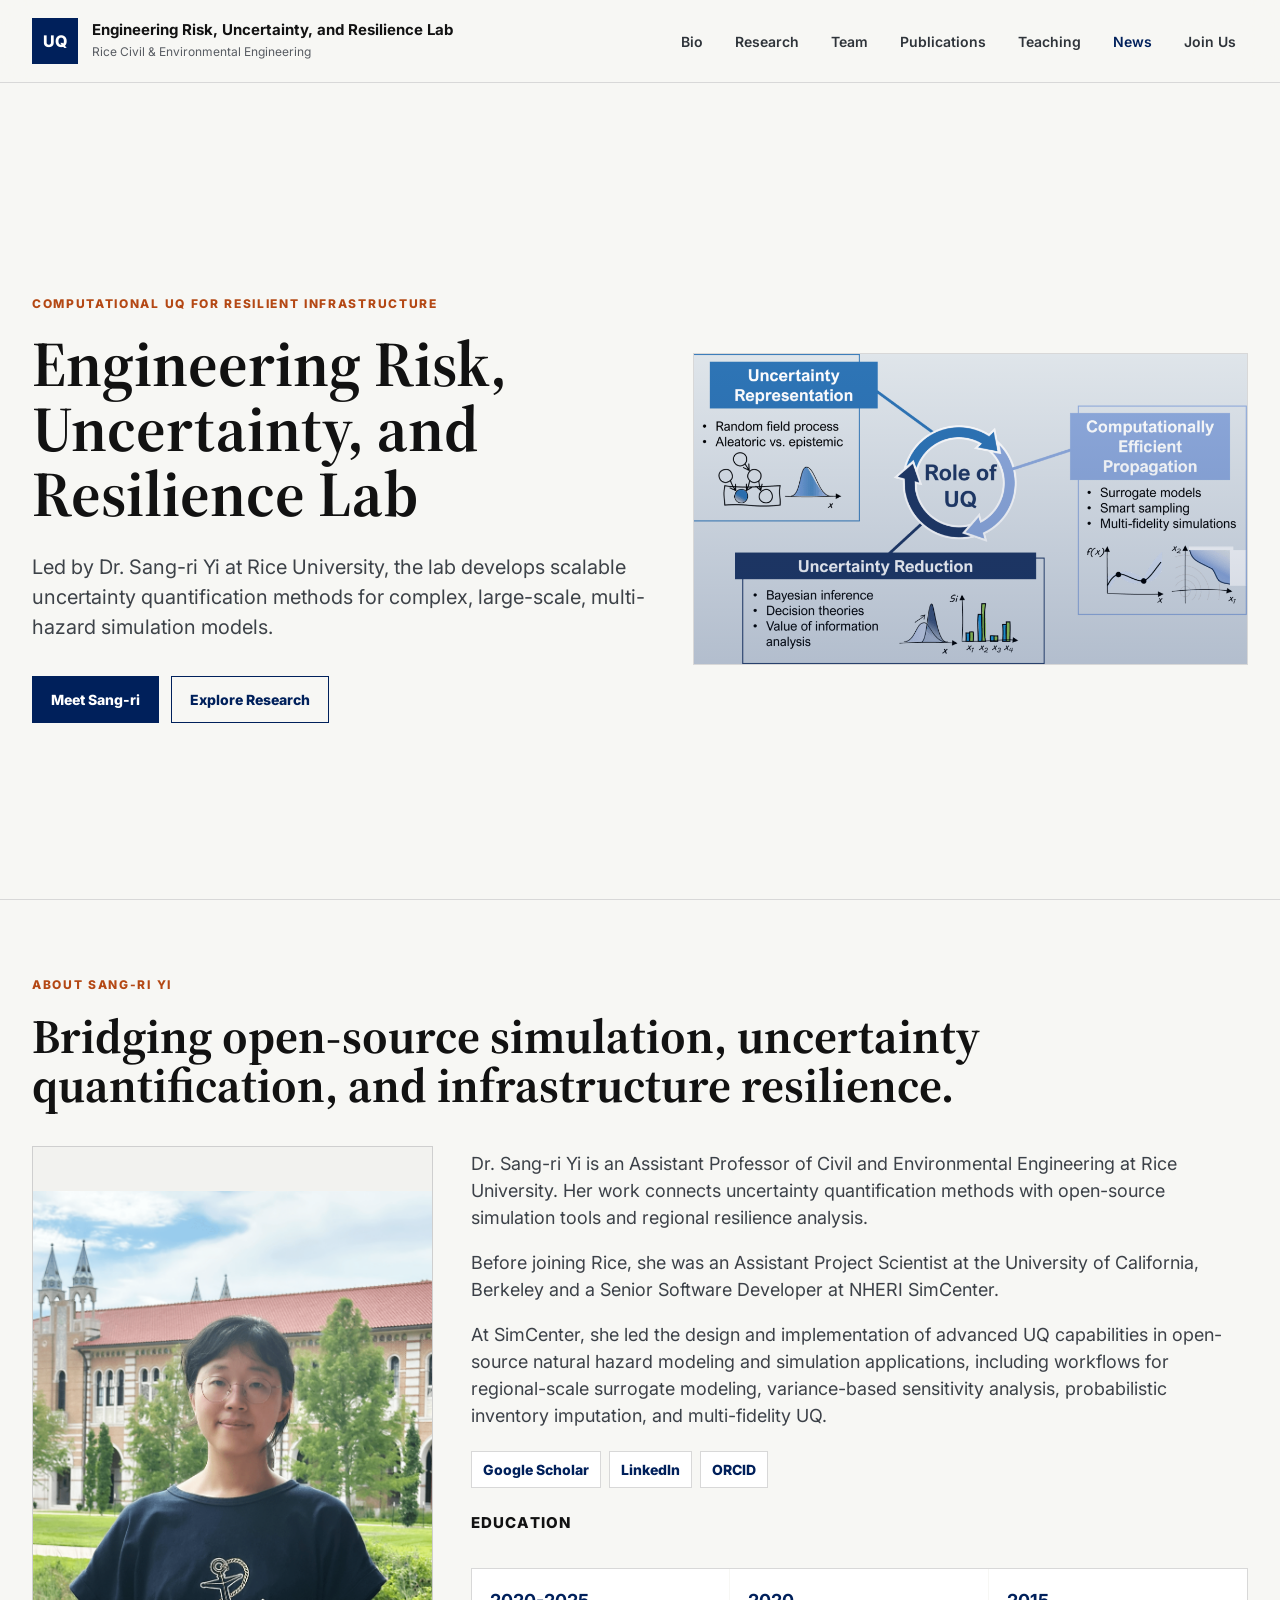
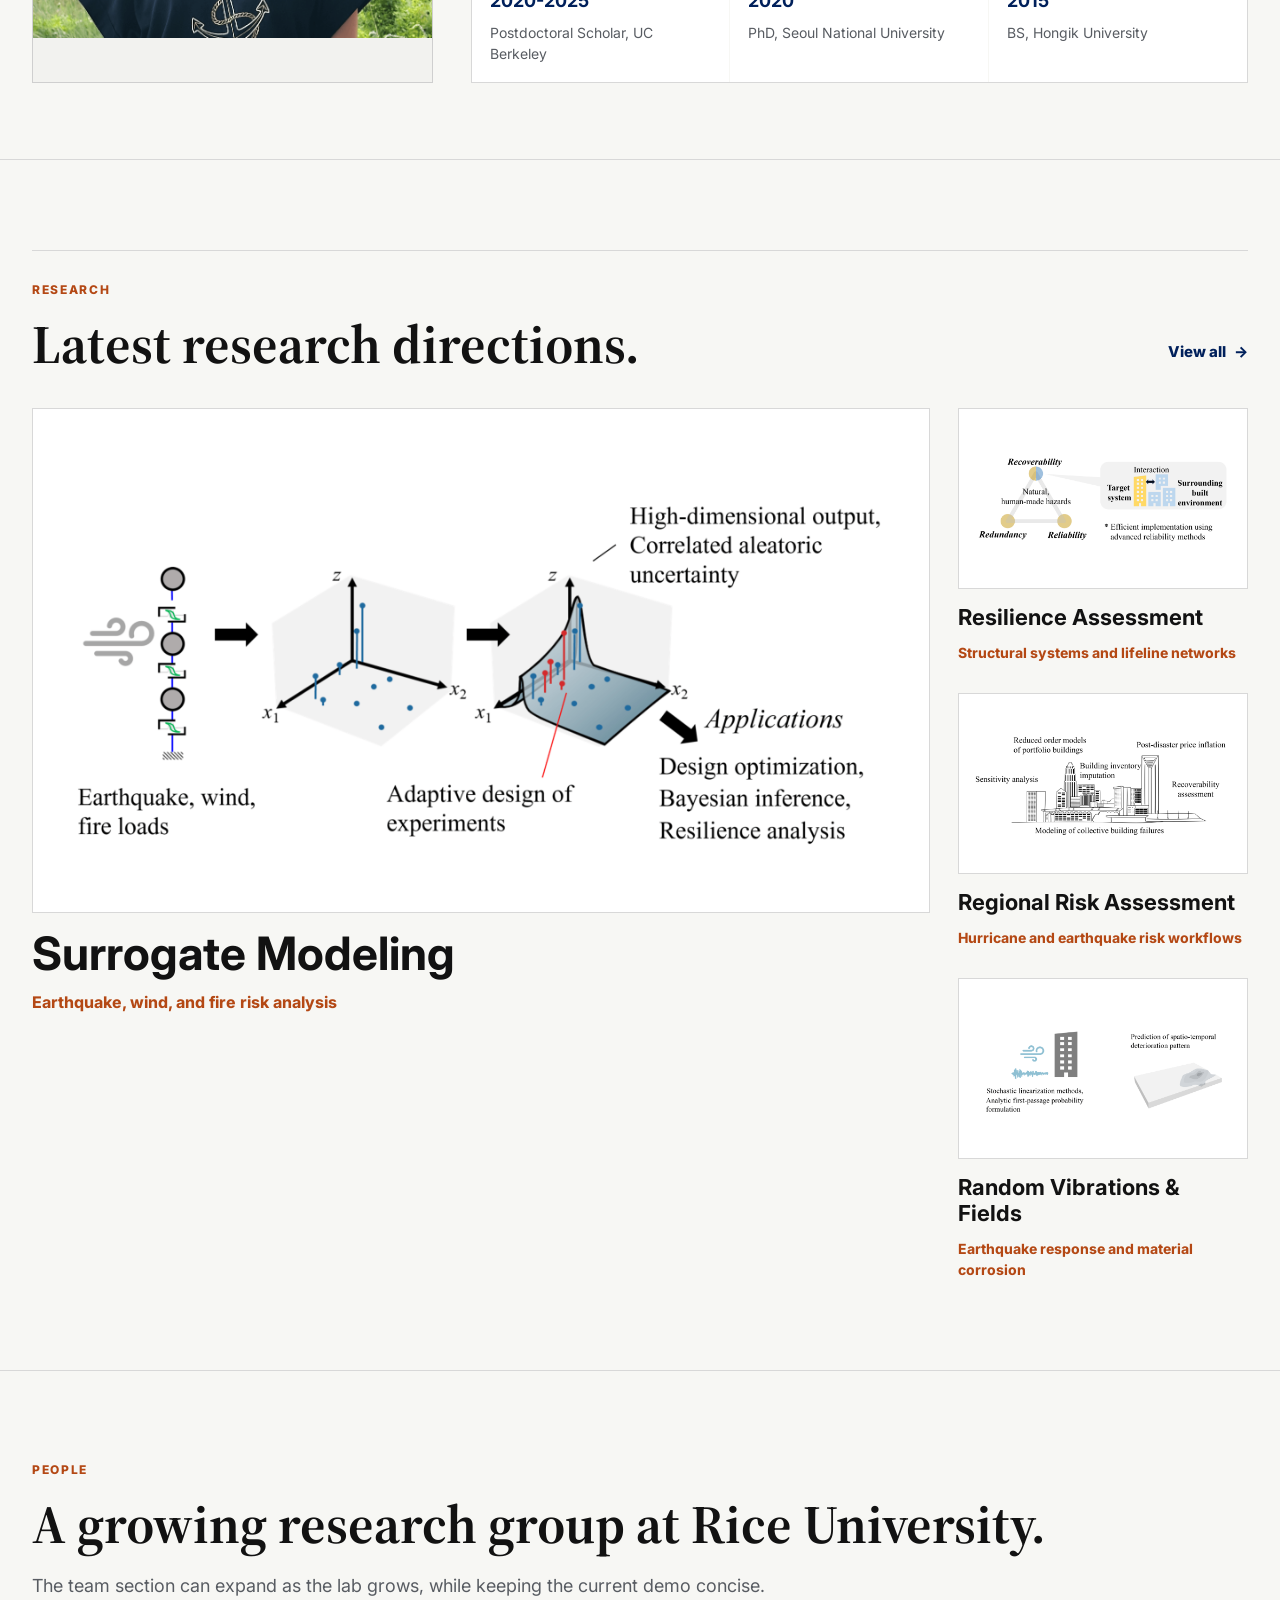
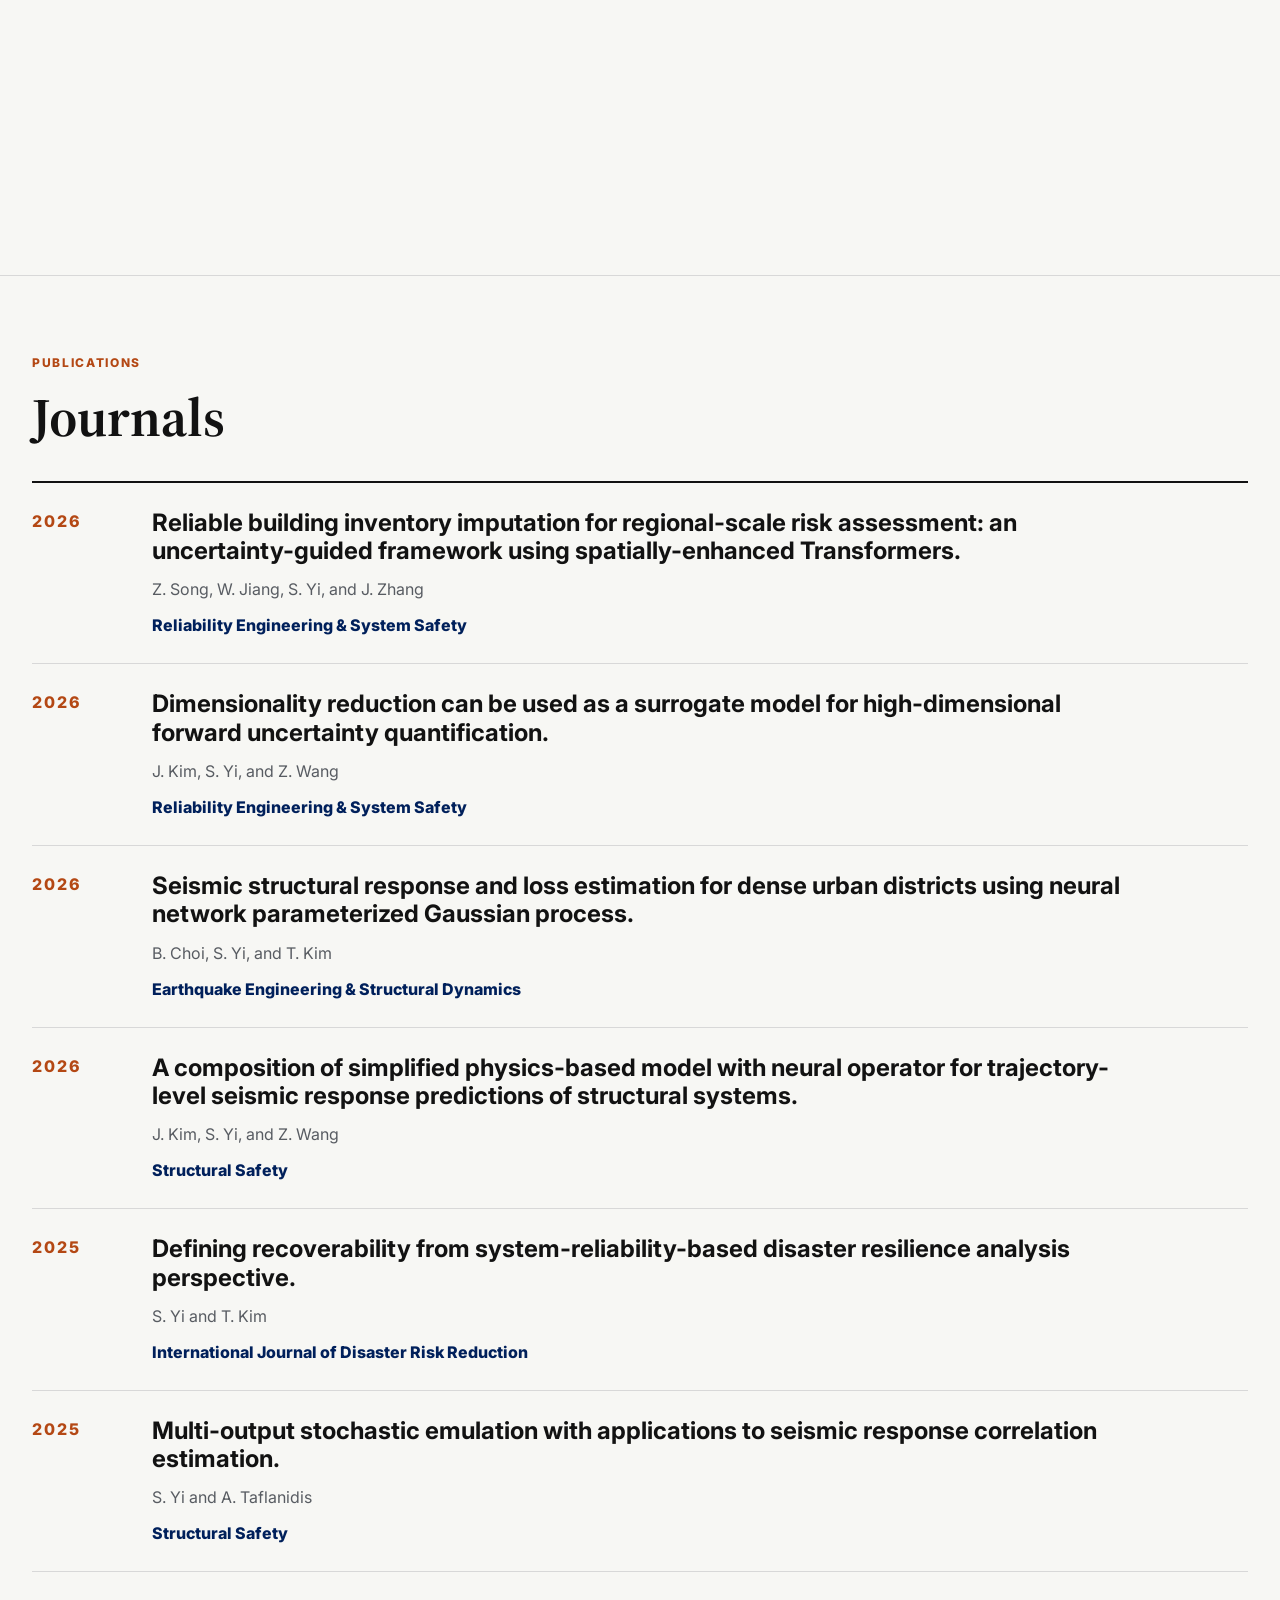
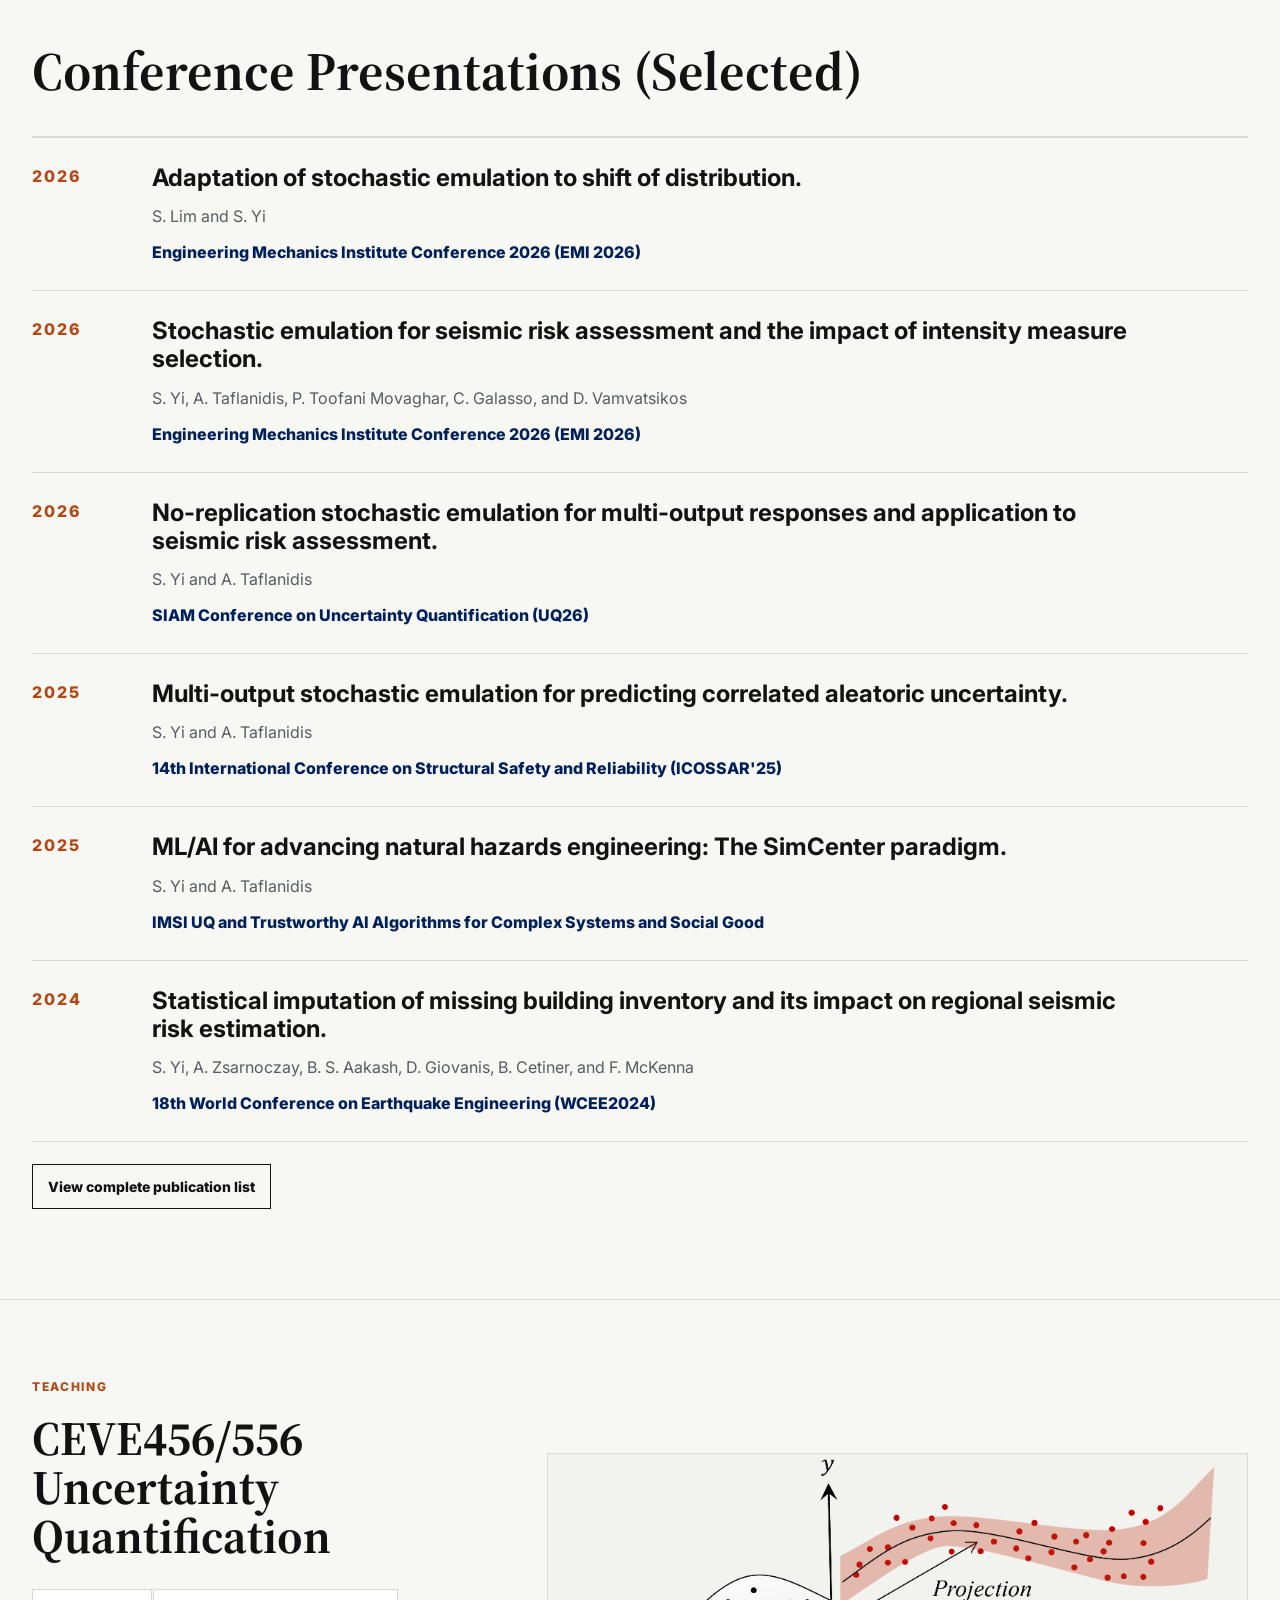
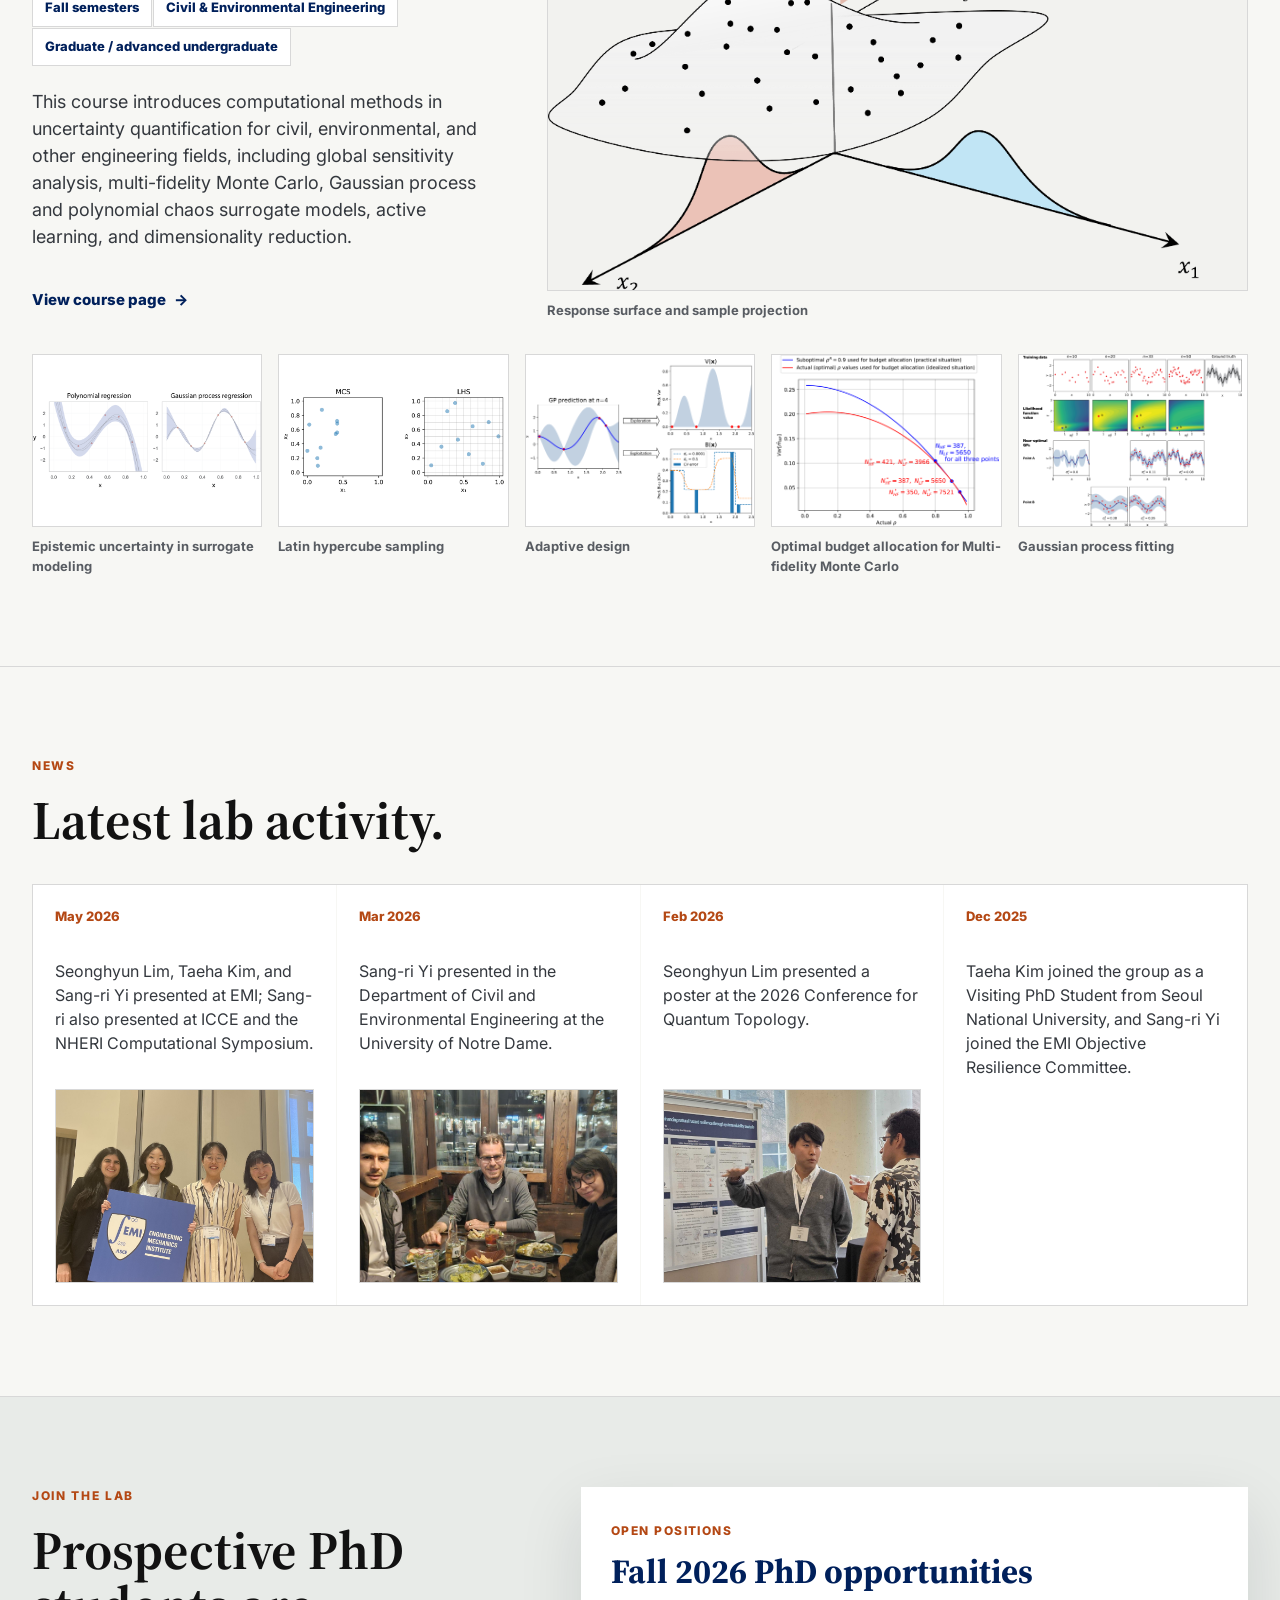
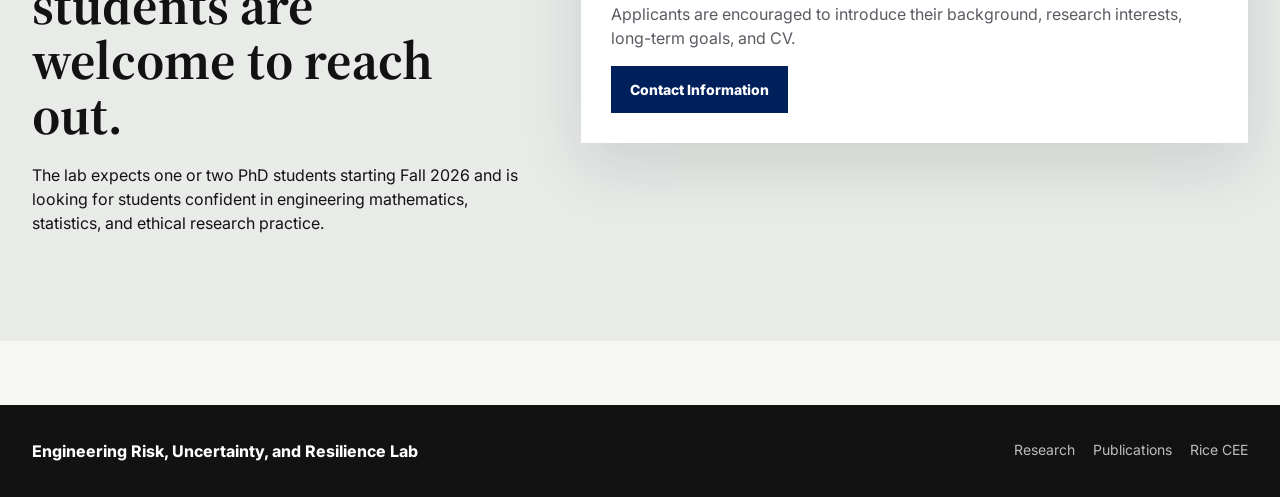
==== index.html @ cdb6949f "initial commit" ====
<!DOCTYPE html>
<html lang="en">
<head>
  <meta charset="UTF-8">
  <meta name="viewport" content="width=device-width, initial-scale=1.0">
  <title>Engineering Risk, Uncertainty, and Resilience Lab</title>
  <meta name="description" content="A redesigned static prototype for the Engineering Risk, Uncertainty, and Resilience Lab at Rice University.">
  <link rel="preconnect" href="https://fonts.googleapis.com">
  <link rel="preconnect" href="https://fonts.gstatic.com" crossorigin>
  <link href="https://fonts.googleapis.com/css2?family=Inter:wght@400;500;600;700;800&family=Source+Serif+4:wght@500;600;700&display=swap" rel="stylesheet">
  <link rel="stylesheet" href="styles.css?v=19">
</head>
<body>
  <header class="site-header" data-header>
    <a class="brand" href="#home" aria-label="Engineering Risk, Uncertainty, and Resilience Lab home">
      <span class="brand-mark">UQ</span>
      <span>
        <strong>Engineering Risk, Uncertainty, and Resilience Lab</strong>
        <small>Rice Civil & Environmental Engineering</small>
      </span>
    </a>
    <button class="nav-toggle" type="button" aria-expanded="false" aria-controls="site-nav" data-nav-toggle>
      <span></span>
      <span></span>
      <span></span>
    </button>
    <nav class="site-nav" id="site-nav" data-nav>
      <a href="#bio">Bio</a>
      <a href="#research">Research</a>
      <a href="#team">Team</a>
      <a href="#publications">Publications</a>
      <a href="#teaching">Teaching</a>
      <a href="#news">News</a>
      <a href="#contact">Join Us</a>
    </nav>
  </header>

  <main id="home">
    <section class="hero">
      <div class="hero-copy">
        <p class="eyebrow">Computational UQ for resilient infrastructure</p>
        <h1>Engineering Risk, Uncertainty, and Resilience Lab</h1>
        <p class="hero-text">Led by Dr. Sang-ri Yi at Rice University, the lab develops scalable uncertainty quantification methods for complex, large-scale, multi-hazard simulation models.</p>
        <div class="hero-actions">
          <a class="button primary" href="#bio">Meet Sang-ri</a>
          <a class="button secondary" href="#research">Explore Research</a>
        </div>
      </div>
      <div class="hero-visual" aria-label="Uncertainty quantification diagram">
        <img src="assets/uq-diagram.png" alt="Uncertainty quantification workflow diagram">
      </div>
    </section>

    <section class="bio-section section" id="bio">
      <div class="section-head wide-head">
        <p class="section-kicker">About Sang-ri Yi</p>
        <h2>Bridging open-source simulation, uncertainty quantification, and infrastructure resilience.</h2>
      </div>
      <div class="bio-layout">
        <div class="pi-portrait">
          <img src="assets/sangri-yi.png?v=2" alt="Dr. Sang-ri Yi">
        </div>
        <div class="bio-details">
          <p>Dr. Sang-ri Yi is an Assistant Professor of Civil and Environmental Engineering at Rice University. Her work connects uncertainty quantification methods with open-source simulation tools and regional resilience analysis.</p>
          <p>Before joining Rice, she was an Assistant Project Scientist at the University of California, Berkeley and a Senior Software Developer at NHERI SimCenter.</p>
          <p>At SimCenter, she led the design and implementation of advanced UQ capabilities in open-source natural hazard modeling and simulation applications, including workflows for regional-scale surrogate modeling, variance-based sensitivity analysis, probabilistic inventory imputation, and multi-fidelity UQ.</p>
          <div class="profile-links" aria-label="Sang-ri Yi profile links">
            <a href="https://scholar.google.com/citations?hl=en&amp;user=2m0CFvgAAAAJ&amp;view_op=list_works&amp;sortby=pubdate" target="_blank" rel="noreferrer">Google Scholar</a>
            <a href="https://www.linkedin.com/in/sang-ri-yi-031b26117/" target="_blank" rel="noreferrer">LinkedIn</a>
            <a href="https://orcid.org/0000-0001-7196-127X" target="_blank" rel="noreferrer">ORCID</a>
          </div>
          <h3 class="bio-subtitle">Education</h3>
          <div class="credential-grid">
            <span><strong>2020-2025</strong>Postdoctoral Scholar, UC Berkeley</span>
            <span><strong>2020</strong>PhD, Seoul National University</span>
            <span><strong>2015</strong>BS, Hongik University</span>
          </div>
        </div>
      </div>
    </section>

    <section class="section" id="research">
      <div class="section-head wide-head research-head">
        <div>
          <p class="section-kicker">Research</p>
          <h2>Latest research directions.</h2>
        </div>
        <a class="section-view-link" href="https://uncertainty.blogs.rice.edu/research/" target="_blank" rel="noreferrer">View all</a>
      </div>
      <div class="research-layout">
        <div class="research-feature-panel">
          <article class="research-card featured-research">
            <div class="research-card-image">
              <img src="assets/research-surrogate.png" alt="Gaussian Process Surrogate Modeling">
            </div>
            <div class="research-card-body">
              <div class="research-card-heading">
                <h3>Surrogate Modeling</h3>
              </div>
              <small>Earthquake, wind, and fire risk analysis</small>
            </div>
          </article>
        </div>
        <div class="research-side-stack" aria-label="Additional research directions">
          <article class="research-card">
            <div class="research-card-image">
              <img src="assets/research-resilience.png" alt="Resilience analysis">
            </div>
            <div class="research-card-body">
              <div class="research-card-heading">
                <h3>Resilience Assessment</h3>
              </div>
              <small>Structural systems and lifeline networks</small>
            </div>
          </article>
          <article class="research-card">
            <div class="research-card-image">
              <img src="assets/research-regional.png" alt="Regional scale uncertainty quantification">
            </div>
            <div class="research-card-body">
              <div class="research-card-heading">
                <h3>Regional Risk Assessment</h3>
              </div>
              <small>Hurricane and earthquake risk workflows</small>
            </div>
          </article>
          <article class="research-card">
            <div class="research-card-image">
              <img src="assets/research-random-fields.png" alt="Random vibrations and random fields">
            </div>
            <div class="research-card-body">
              <div class="research-card-heading">
                <h3>Random Vibrations & Fields</h3>
              </div>
              <small>Earthquake response and material corrosion</small>
            </div>
          </article>
        </div>
      </div>
    </section>

    <section class="section top-section" id="team">
      <div class="section-head wide-head">
        <p class="section-kicker">People</p>
        <h2>A growing research group at Rice University.</h2>
        <p>The team section can expand as the lab grows, while keeping the current demo concise.</p>
      </div>
      <div class="people-stack">
        <article class="person-card">
          <div class="avatar">SL</div>
          <div>
            <h3>Dr. Seonghyun Lim</h3>
            <p>Postdoctoral researcher focused on stochastic modeling, seismic risk analysis, and system-level resilience assessment of complex infrastructure systems.</p>
          </div>
        </article>
      </div>
    </section>

    <section class="section publication-section" id="publications">
      <div class="section-head wide-head">
        <p class="section-kicker">Publications</p>
        <h2>Journals</h2>
      </div>
      <div class="publication-board">
        <article class="publication-card">
          <div class="publication-index">2026</div>
          <div class="publication-body">
            <h3>Reliable building inventory imputation for regional-scale risk assessment: an uncertainty-guided framework using spatially-enhanced Transformers.</h3>
            <p class="authors">Z. Song, W. Jiang, S. Yi, and J. Zhang</p>
            <p class="publisher">Reliability Engineering &amp; System Safety</p>
          </div>
        </article>
        <article class="publication-card">
          <div class="publication-index">2026</div>
          <div class="publication-body">
            <h3>Dimensionality reduction can be used as a surrogate model for high-dimensional forward uncertainty quantification.</h3>
            <p class="authors">J. Kim, S. Yi, and Z. Wang</p>
            <p class="publisher">Reliability Engineering &amp; System Safety</p>
          </div>
        </article>
        <article class="publication-card">
          <div class="publication-index">2026</div>
          <div class="publication-body">
            <h3>Seismic structural response and loss estimation for dense urban districts using neural network parameterized Gaussian process.</h3>
            <p class="authors">B. Choi, S. Yi, and T. Kim</p>
            <p class="publisher">Earthquake Engineering &amp; Structural Dynamics</p>
          </div>
        </article>
        <article class="publication-card">
          <div class="publication-index">2026</div>
          <div class="publication-body">
            <h3>A composition of simplified physics-based model with neural operator for trajectory-level seismic response predictions of structural systems.</h3>
            <p class="authors">J. Kim, S. Yi, and Z. Wang</p>
            <p class="publisher">Structural Safety</p>
          </div>
        </article>
        <article class="publication-card">
          <div class="publication-index">2025</div>
          <div class="publication-body">
            <h3>Defining recoverability from system-reliability-based disaster resilience analysis perspective.</h3>
            <p class="authors">S. Yi and T. Kim</p>
            <p class="publisher">International Journal of Disaster Risk Reduction</p>
          </div>
        </article>
        <article class="publication-card">
          <div class="publication-index">2025</div>
          <div class="publication-body">
            <h3>Multi-output stochastic emulation with applications to seismic response correlation estimation.</h3>
            <p class="authors">S. Yi and A. Taflanidis</p>
            <p class="publisher">Structural Safety</p>
          </div>
        </article>
      </div>

      <div class="section-head wide-head conference-head">
        <h2>Conference Presentations (Selected)</h2>
      </div>
      <div class="publication-board conference-board">
        <article class="publication-card">
          <div class="publication-index">2026</div>
          <div class="publication-body">
            <h3>Adaptation of stochastic emulation to shift of distribution.</h3>
            <p class="authors">S. Lim and S. Yi</p>
            <p class="publisher">Engineering Mechanics Institute Conference 2026 (EMI 2026)</p>
          </div>
        </article>
        <article class="publication-card">
          <div class="publication-index">2026</div>
          <div class="publication-body">
            <h3>Stochastic emulation for seismic risk assessment and the impact of intensity measure selection.</h3>
            <p class="authors">S. Yi, A. Taflanidis, P. Toofani Movaghar, C. Galasso, and D. Vamvatsikos</p>
            <p class="publisher">Engineering Mechanics Institute Conference 2026 (EMI 2026)</p>
          </div>
        </article>
        <article class="publication-card">
          <div class="publication-index">2026</div>
          <div class="publication-body">
            <h3>No-replication stochastic emulation for multi-output responses and application to seismic risk assessment.</h3>
            <p class="authors">S. Yi and A. Taflanidis</p>
            <p class="publisher">SIAM Conference on Uncertainty Quantification (UQ26)</p>
          </div>
        </article>
        <article class="publication-card">
          <div class="publication-index">2025</div>
          <div class="publication-body">
            <h3>Multi-output stochastic emulation for predicting correlated aleatoric uncertainty.</h3>
            <p class="authors">S. Yi and A. Taflanidis</p>
            <p class="publisher">14th International Conference on Structural Safety and Reliability (ICOSSAR'25)</p>
          </div>
        </article>
        <article class="publication-card">
          <div class="publication-index">2025</div>
          <div class="publication-body">
            <h3>ML/AI for advancing natural hazards engineering: The SimCenter paradigm.</h3>
            <p class="authors">S. Yi and A. Taflanidis</p>
            <p class="publisher">IMSI UQ and Trustworthy AI Algorithms for Complex Systems and Social Good</p>
          </div>
        </article>
        <article class="publication-card">
          <div class="publication-index">2024</div>
          <div class="publication-body">
            <h3>Statistical imputation of missing building inventory and its impact on regional seismic risk estimation.</h3>
            <p class="authors">S. Yi, A. Zsarnoczay, B. S. Aakash, D. Giovanis, B. Cetiner, and F. McKenna</p>
            <p class="publisher">18th World Conference on Earthquake Engineering (WCEE2024)</p>
          </div>
        </article>
        <a class="publication-link" href="https://uncertainty.blogs.rice.edu/publications/" target="_blank" rel="noreferrer">View complete publication list</a>
      </div>
    </section>

    <section class="section teaching-section" id="teaching">
      <div class="teaching-layout">
        <div class="teaching-copy">
          <p class="section-kicker">Teaching</p>
          <h2>CEVE456/556 Uncertainty Quantification</h2>
          <div class="teaching-meta" aria-label="Course details">
            <span>Fall semesters</span>
            <span>Civil &amp; Environmental Engineering</span>
            <span>Graduate / advanced undergraduate</span>
          </div>
          <p class="teaching-description">This course introduces computational methods in uncertainty quantification for civil, environmental, and other engineering fields, including global sensitivity analysis, multi-fidelity Monte Carlo, Gaussian process and polynomial chaos surrogate models, active learning, and dimensionality reduction.</p>
          <a class="section-view-link teaching-link" href="https://uncertainty.blogs.rice.edu/teaching/" target="_blank" rel="noreferrer">View course page</a>
        </div>
        <figure class="teaching-feature">
          <img src="assets/teaching-response-surface.png" alt="Response surface and sample projection">
          <figcaption>Response surface and sample projection</figcaption>
        </figure>
      </div>
      <div class="teaching-gallery" aria-label="Teaching visual topics">
        <figure>
          <img src="assets/teaching-pce.png" alt="Epistemic uncertainty in surrogate modeling">
          <figcaption>Epistemic uncertainty in surrogate modeling</figcaption>
        </figure>
        <figure>
          <img src="assets/teaching-lhs.png" alt="Latin hypercube sampling">
          <figcaption>Latin hypercube sampling</figcaption>
        </figure>
        <figure>
          <img src="assets/teaching-adaptive-design.png" alt="Adaptive design">
          <figcaption>Adaptive design</figcaption>
        </figure>
        <figure>
          <img src="assets/teaching-mfmc.png" alt="Optimal budget allocation for Multi-fidelity Monte Carlo">
          <figcaption>Optimal budget allocation for Multi-fidelity Monte Carlo</figcaption>
        </figure>
        <figure>
          <img src="assets/teaching-gp-fitting.png" alt="Gaussian process fitting">
          <figcaption>Gaussian process fitting</figcaption>
        </figure>
      </div>
    </section>

    <section class="section news-section" id="news">
      <div class="section-head wide-head">
        <p class="section-kicker">News</p>
        <h2>Latest lab activity.</h2>
      </div>
      <div class="timeline">
        <article>
          <span>May 2026</span>
          <p>Seonghyun Lim, Taeha Kim, and Sang-ri Yi presented at EMI; Sang-ri also presented at ICCE and the NHERI Computational Symposium.</p>
          <div class="timeline-media">
            <img src="assets/news-emi-group.jpg" alt="Group photo from 2026 conference activity">
          </div>
        </article>
        <article>
          <span>Mar 2026</span>
          <p>Sang-ri Yi presented in the Department of Civil and Environmental Engineering at the University of Notre Dame.</p>
          <div class="timeline-media">
            <img src="assets/news-nd-group.jpg" alt="Sang-ri Yi with Dr. Taflanidis group at Notre Dame">
          </div>
        </article>
        <article>
          <span>Feb 2026</span>
          <p>Seonghyun Lim presented a poster at the 2026 Conference for Quantum Topology.</p>
          <div class="timeline-media">
            <img src="assets/news-cqt-seonghyun.jpg" alt="Seonghyun Lim presenting a poster">
          </div>
        </article>
        <article>
          <span>Dec 2025</span>
          <p>Taeha Kim joined the group as a Visiting PhD Student from Seoul National University, and Sang-ri Yi joined the EMI Objective Resilience Committee.</p>
        </article>
      </div>
    </section>

    <section class="contact-section" id="contact">
      <div>
        <p class="section-kicker">Join the lab</p>
        <h2>Prospective PhD students are welcome to reach out.</h2>
        <p>The lab expects one or two PhD students starting Fall 2026 and is looking for students confident in engineering mathematics, statistics, and ethical research practice.</p>
      </div>
      <div class="contact-card">
        <span>Open Positions</span>
        <strong>Fall 2026 PhD opportunities</strong>
        <p>Applicants are encouraged to introduce their background, research interests, long-term goals, and CV.</p>
        <a class="button primary" href="https://uncertainty.blogs.rice.edu/contact-us/" target="_blank" rel="noreferrer">Contact Information</a>
      </div>
    </section>
  </main>

  <footer class="site-footer">
    <p>Engineering Risk, Uncertainty, and Resilience Lab</p>
    <div>
      <a href="https://uncertainty.blogs.rice.edu/research/" target="_blank" rel="noreferrer">Research</a>
      <a href="https://uncertainty.blogs.rice.edu/publications/" target="_blank" rel="noreferrer">Publications</a>
      <a href="https://cee.rice.edu/" target="_blank" rel="noreferrer">Rice CEE</a>
    </div>
  </footer>

  <script src="script.js"></script>
</body>
</html>
---- styles.css ----
:root {
  --ink: #121212;
  --muted: #585c62;
  --line: #d8d8d8;
  --paper: #f7f7f4;
  --white: #ffffff;
  --rice-blue: #00205b;
  --rice-blue-soft: #0e3a72;
  --copper: #b44814;
  --sage: #7b8c6d;
  --mist: #ededeb;
  --shadow: 0 1px 0 rgba(18, 18, 18, 0.12);
}

* {
  box-sizing: border-box;
}

html {
  scroll-behavior: smooth;
}

body {
  margin: 0;
  background: var(--paper);
  color: var(--ink);
  font-family: "Inter", Arial, sans-serif;
  line-height: 1.5;
}

body.nav-open {
  overflow: hidden;
}

a {
  color: inherit;
  text-decoration: none;
}

img {
  display: block;
  max-width: 100%;
}

.site-header {
  position: sticky;
  top: 0;
  z-index: 20;
  display: flex;
  align-items: center;
  justify-content: space-between;
  gap: 24px;
  padding: 18px 32px;
  background: rgba(247, 247, 244, 0.92);
  border-bottom: 1px solid var(--line);
  backdrop-filter: blur(18px);
}

.site-header.is-scrolled {
  box-shadow: 0 1px 0 rgba(18, 18, 18, 0.08);
}

.brand {
  display: flex;
  align-items: center;
  gap: 14px;
  min-width: 0;
}

.brand-mark {
  display: grid;
  width: 46px;
  height: 46px;
  place-items: center;
  background: var(--rice-blue);
  color: var(--white);
  font-weight: 800;
  letter-spacing: 0.02em;
}

.brand strong,
.brand small {
  display: block;
}

.brand strong {
  max-width: 460px;
  overflow: hidden;
  font-size: 15px;
  line-height: 1.2;
  text-overflow: ellipsis;
  white-space: nowrap;
}

.brand small {
  margin-top: 4px;
  color: var(--muted);
  font-size: 12px;
}

.site-nav {
  display: flex;
  align-items: center;
  gap: 8px;
}

.site-nav a {
  padding: 10px 12px;
  color: #2f343a;
  font-size: 14px;
  font-weight: 600;
}

.site-nav a:hover,
.site-nav a.active {
  color: var(--rice-blue);
}

.nav-toggle {
  display: none;
  width: 42px;
  height: 42px;
  padding: 0;
  background: var(--white);
  border: 1px solid var(--line);
}

.nav-toggle span {
  display: block;
  width: 18px;
  height: 2px;
  margin: 4px auto;
  background: var(--ink);
}

.hero {
  display: grid;
  grid-template-columns: minmax(440px, 1.05fr) minmax(0, 0.95fr);
  gap: 48px;
  align-items: center;
  width: min(100%, 1280px);
  min-height: calc(100vh - 83px);
  margin: 0 auto;
  padding: 84px 32px 48px;
  background: var(--paper);
  border-bottom: 1px solid var(--line);
}

.hero-copy {
  max-width: 760px;
}

.eyebrow,
.section-kicker {
  margin: 0 0 18px;
  color: var(--copper);
  font-size: 12px;
  font-weight: 800;
  letter-spacing: 0.14em;
  text-transform: uppercase;
}

h1,
h2,
h3,
p {
  margin-top: 0;
}

h1,
h2 {
  font-family: "Source Serif 4", Georgia, serif;
  font-weight: 650;
  line-height: 1.02;
}

h1 {
  margin-bottom: 26px;
  max-width: 980px;
  font-size: 64px;
}

h2 {
  margin-bottom: 20px;
  font-size: 54px;
}

h3 {
  margin-bottom: 12px;
  font-size: 20px;
  line-height: 1.2;
}

.hero-text {
  max-width: 660px;
  color: #3d4248;
  font-size: 20px;
}

.hero-actions {
  display: flex;
  flex-wrap: wrap;
  gap: 12px;
  margin-top: 34px;
}

.button {
  display: inline-flex;
  min-height: 46px;
  align-items: center;
  justify-content: center;
  padding: 12px 18px;
  border: 1px solid var(--rice-blue);
  font-size: 14px;
  font-weight: 800;
}

.button.primary {
  background: var(--rice-blue);
  color: var(--white);
}

.button.secondary {
  color: var(--rice-blue);
}

.hero-visual {
  position: relative;
  width: 100%;
  max-width: 780px;
  aspect-ratio: 16 / 9;
  justify-self: end;
  overflow: hidden;
  background: #dfe5ea;
  border: 1px solid var(--line);
  box-shadow: none;
}

.hero-visual::after {
  position: absolute;
  inset: 0;
  content: "";
  background: linear-gradient(180deg, rgba(0, 32, 91, 0), rgba(0, 32, 91, 0.2));
  pointer-events: none;
}

.hero-visual img {
  width: 100%;
  height: 100%;
  object-fit: cover;
}

.contact-card span {
  color: var(--copper);
  font-size: 12px;
  font-weight: 800;
  letter-spacing: 0.12em;
  text-transform: uppercase;
}

.section,
.bio-section,
.contact-section {
  padding: 90px 32px;
}

.contact-section {
  display: grid;
  grid-template-columns: minmax(0, 0.85fr) minmax(0, 1.15fr);
  gap: 56px;
  align-items: start;
}

.bio-section,
.section,
.contact-section {
  max-width: 1280px;
  margin: 0 auto;
}

.bio-section {
  padding-top: 76px;
  padding-bottom: 76px;
  border-bottom: 1px solid var(--line);
}

.bio-layout {
  display: grid;
  grid-template-columns: minmax(220px, 0.34fr) minmax(0, 0.66fr);
  gap: 38px;
  align-items: stretch;
}

.pi-portrait {
  min-height: 0;
  display: grid;
  place-items: center;
  overflow: hidden;
  background: #f2f2ef;
  border: 1px solid #cfcfcf;
}

.pi-portrait img {
  width: 100%;
  height: 100%;
  object-fit: contain;
  object-position: center;
}

.bio-details {
  display: flex;
  flex-direction: column;
  justify-content: flex-start;
  padding-top: 4px;
}

.bio-details p {
  max-width: 820px;
  color: #3c4148;
  font-size: 18px;
}

.profile-links {
  display: flex;
  flex-wrap: wrap;
  gap: 8px;
  margin: 4px 0 26px;
}

.profile-links a {
  display: inline-flex;
  min-height: 36px;
  align-items: center;
  padding: 7px 11px;
  border: 1px solid var(--line);
  background: var(--white);
  color: var(--rice-blue);
  font-size: 14px;
  font-weight: 800;
}

.bio-subtitle {
  margin: 0 0 12px;
  color: var(--ink);
  font-family: "Inter", Arial, sans-serif;
  font-size: 15px;
  font-weight: 800;
  letter-spacing: 0.08em;
  text-transform: uppercase;
}

.credential-grid {
  display: grid;
  grid-template-columns: repeat(3, minmax(0, 1fr));
  gap: 1px;
  margin-top: 24px;
  overflow: hidden;
  border: 1px solid var(--line);
}

.credential-grid span {
  min-height: 104px;
  padding: 18px;
  background: var(--white);
  color: var(--muted);
  font-size: 14px;
}

.credential-grid strong {
  display: block;
  margin-bottom: 8px;
  color: var(--rice-blue);
  font-size: 18px;
}

.section-head {
  max-width: 100%;
  margin-bottom: 36px;
}

.wide-head h2 {
  max-width: 100%;
}

.bio-section .wide-head h2 {
  max-width: 100%;
  font-size: 48px;
}

.bio-section .section-head {
  max-width: 1360px;
}

.section-head p:not(.section-kicker) {
  max-width: 100%;
  color: var(--muted);
  font-size: 18px;
}

#research .section-head,
#research .section-head p:not(.section-kicker) {
  max-width: 100%;
}

.research-head {
  display: flex;
  align-items: end;
  justify-content: space-between;
  gap: 28px;
  border-top: 1px solid var(--line);
  padding-top: 30px;
}

.research-head h2 {
  margin-bottom: 0;
}

.section-view-link {
  display: inline-flex;
  min-height: 40px;
  align-items: center;
  flex: 0 0 auto;
  color: var(--rice-blue);
  font-size: 15px;
  font-weight: 800;
}

.section-view-link::after {
  content: "->";
  margin-left: 8px;
}

.research-layout {
  display: grid;
  grid-template-columns: minmax(0, 3.1fr) minmax(260px, 1fr);
  gap: 28px;
  align-items: start;
}

.research-side-stack {
  display: grid;
  gap: 30px;
}

.research-feature-panel {
  position: sticky;
  top: 112px;
}

.research-card {
  display: flex;
  flex-direction: column;
  min-height: 100%;
  background: transparent;
  border: 0;
  box-shadow: none;
}

.research-card-body {
  display: flex;
  flex: 1;
  flex-direction: column;
  padding-top: 16px;
}

.research-card-heading {
  min-height: auto;
  margin-bottom: 12px;
}

.research-card-heading h3 {
  margin-bottom: 0;
  font-size: 22px;
  line-height: 1.14;
}

.research-card-image {
  display: grid;
  aspect-ratio: 16 / 10;
  padding: 14px;
  place-items: center;
  overflow: hidden;
  background: var(--white);
  border: 1px solid var(--line);
}

.research-card-image img {
  width: 100%;
  height: 100%;
  object-fit: contain;
}

.featured-research .research-card-image {
  aspect-ratio: 16 / 9;
  padding: 22px;
}

.featured-research .research-card-heading {
  min-height: auto;
}

.featured-research .research-card-heading h3 {
  max-width: 780px;
  font-size: 46px;
  line-height: 1.05;
}

.research-card.featured-research small {
  max-width: 780px;
  font-size: 16px;
}

.research-card small {
  margin-top: auto;
  color: var(--copper);
  font-size: 14px;
  font-weight: 750;
}

.people-stack {
  display: grid;
  gap: 16px;
}

#team {
  border-top: 1px solid var(--line);
}

#publications,
#teaching,
#news,
.contact-section {
  border-top: 1px solid var(--line);
}

.person-card {
  display: grid;
  grid-template-columns: 72px minmax(0, 1fr);
  gap: 20px;
  padding: 24px;
  background: var(--white);
  border: 1px solid var(--line);
}

.avatar {
  display: grid;
  width: 72px;
  height: 72px;
  place-items: center;
  background: var(--rice-blue);
  color: var(--white);
  font-weight: 800;
}

.publication-section {
  padding-top: 78px;
}

.conference-head {
  margin-top: 72px;
}

.publication-board {
  display: grid;
  border-top: 2px solid var(--ink);
}

.conference-board {
  border-top-color: var(--line);
}

.publication-card {
  display: grid;
  grid-template-columns: 92px minmax(0, 1fr);
  gap: 28px;
  padding: 26px 0;
  border-bottom: 1px solid var(--line);
}

.publication-index {
  color: var(--copper);
  font-size: 16px;
  font-weight: 800;
  letter-spacing: 0.12em;
}

.publication-body {
  display: grid;
  gap: 12px;
}

.publication-body h3 {
  max-width: 980px;
  margin-bottom: 0;
  color: var(--ink);
  font-size: 24px;
  line-height: 1.18;
}

.authors,
.publisher {
  margin-bottom: 0;
  color: var(--muted);
  font-size: 16px;
}

.publisher {
  color: var(--rice-blue);
  font-weight: 800;
}

.publication-link {
  display: inline-flex;
  width: fit-content;
  min-height: 44px;
  align-items: center;
  margin-top: 22px;
  padding: 11px 15px;
  border: 1px solid var(--ink);
  color: var(--ink);
  font-size: 14px;
  font-weight: 800;
}

.teaching-section {
  padding-top: 78px;
}

.teaching-layout {
  display: grid;
  grid-template-columns: minmax(0, 0.8fr) minmax(420px, 1.2fr);
  gap: 48px;
  align-items: end;
}

.teaching-copy {
  max-width: 640px;
}

.teaching-copy h2 {
  margin-bottom: 0;
  font-size: 48px;
}

.teaching-meta {
  display: flex;
  flex-wrap: wrap;
  gap: 1px;
  margin: 28px 0 22px;
}

.teaching-meta span {
  display: inline-flex;
  min-height: 38px;
  align-items: center;
  padding: 8px 12px;
  background: var(--white);
  border: 1px solid var(--line);
  color: var(--rice-blue);
  font-size: 13px;
  font-weight: 800;
}

.teaching-description {
  max-width: 620px;
  color: #34383e;
  font-size: 18px;
}

.teaching-link {
  margin-top: 12px;
}

.teaching-feature,
.teaching-gallery figure {
  margin: 0;
}

.teaching-feature img {
  width: 100%;
  aspect-ratio: 16 / 10;
  object-fit: cover;
  background: #f2f2ef;
  border: 1px solid var(--line);
}

.teaching-feature figcaption,
.teaching-gallery figcaption {
  margin-top: 10px;
  color: var(--muted);
  font-size: 13px;
  font-weight: 700;
}

.teaching-gallery {
  display: grid;
  grid-template-columns: repeat(5, minmax(0, 1fr));
  gap: 16px;
  margin-top: 34px;
}

.teaching-gallery figure {
  min-width: 0;
}

.teaching-gallery img {
  width: 100%;
  aspect-ratio: 4 / 3;
  object-fit: contain;
  background: var(--white);
  border: 1px solid var(--line);
}

.timeline {
  display: grid;
  grid-template-columns: repeat(4, minmax(0, 1fr));
  gap: 1px;
  overflow: hidden;
  border: 1px solid var(--line);
}

.timeline article {
  display: flex;
  flex-direction: column;
  min-height: 300px;
  padding: 22px;
  background: var(--white);
}

.timeline span {
  display: block;
  margin-bottom: 32px;
  color: var(--copper);
  font-size: 13px;
  font-weight: 800;
}

.timeline p {
  color: #34383e;
}

.timeline-media {
  display: grid;
  gap: 8px;
  margin-top: auto;
  padding-top: 18px;
}

.timeline-media img {
  width: 100%;
  aspect-ratio: 4 / 3;
  object-fit: cover;
  background: #f2f2ef;
  border: 1px solid var(--line);
}

.contact-section {
  margin-bottom: 64px;
  background: #e8ebe8;
}

.contact-section > div:first-child {
  max-width: 660px;
}

.contact-card {
  padding: 30px;
  background: var(--white);
  box-shadow: 0 24px 60px rgba(20, 24, 30, 0.12);
}

.contact-card strong {
  display: block;
  margin: 12px 0;
  color: var(--rice-blue);
  font-family: "Source Serif 4", Georgia, serif;
  font-size: 34px;
  line-height: 1.1;
}

.contact-card p {
  color: var(--muted);
}

.site-footer {
  display: flex;
  justify-content: space-between;
  gap: 24px;
  padding: 34px 32px;
  background: #121212;
  color: var(--white);
}

.site-footer p {
  margin-bottom: 0;
  font-weight: 750;
}

.site-footer div {
  display: flex;
  flex-wrap: wrap;
  gap: 18px;
}

.site-footer a {
  color: rgba(255, 255, 255, 0.72);
  font-size: 14px;
}

.reveal {
  opacity: 0;
  transform: translateY(18px);
  transition: opacity 600ms ease, transform 600ms ease;
}

.reveal.is-visible {
  opacity: 1;
  transform: translateY(0);
}

@media (max-width: 1100px) {
  .hero,
  .contact-section,
  .bio-layout,
  .teaching-layout {
    grid-template-columns: 1fr;
  }

  .hero {
    min-height: auto;
  }

  .hero-visual {
    max-width: none;
    justify-self: stretch;
  }

  .pi-portrait {
    min-height: 420px;
  }

  .research-layout,
  .timeline {
    grid-template-columns: repeat(2, minmax(0, 1fr));
  }

  .research-feature-panel {
    position: static;
    grid-column: span 2;
  }

  .research-side-stack {
    grid-template-columns: repeat(3, minmax(0, 1fr));
    grid-column: span 2;
  }

  .teaching-gallery {
    grid-template-columns: repeat(3, minmax(0, 1fr));
  }
}

@media (max-width: 760px) {
  .site-header {
    padding: 14px 18px;
  }

  .brand strong {
    max-width: calc(100vw - 140px);
    font-size: 13px;
  }

  .brand small {
    display: none;
  }

  .nav-toggle {
    display: block;
  }

  .site-nav {
    position: fixed;
    inset: 75px 14px auto;
    display: none;
    flex-direction: column;
    align-items: stretch;
    padding: 12px;
    background: var(--white);
    border: 1px solid var(--line);
    box-shadow: var(--shadow);
  }

  .site-nav.is-open {
    display: flex;
  }

  .site-nav a {
    padding: 14px;
  }

  .hero,
  .section,
  .bio-section,
  .contact-section {
    padding-right: 18px;
    padding-left: 18px;
  }

  .hero {
    padding-top: 58px;
  }

  h1 {
    font-size: 40px;
  }

  h2 {
    font-size: 34px;
  }

  .hero-text,
  .bio-details p,
  .section-head p:not(.section-kicker) {
    font-size: 16px;
  }

  .research-layout,
  .timeline,
  .credential-grid,
  .teaching-gallery {
    grid-template-columns: 1fr;
  }

  .research-side-stack {
    grid-template-columns: 1fr;
    grid-column: auto;
  }

  .pi-portrait {
    min-height: 360px;
  }

  .research-card {
    min-height: 300px;
  }

  .research-feature-panel {
    grid-column: auto;
  }

  .featured-research .research-card-heading h3 {
    font-size: 34px;
  }

  .publication-card,
  .person-card {
    grid-template-columns: 1fr;
  }

  .site-footer {
    flex-direction: column;
    padding: 28px 18px;
  }
}
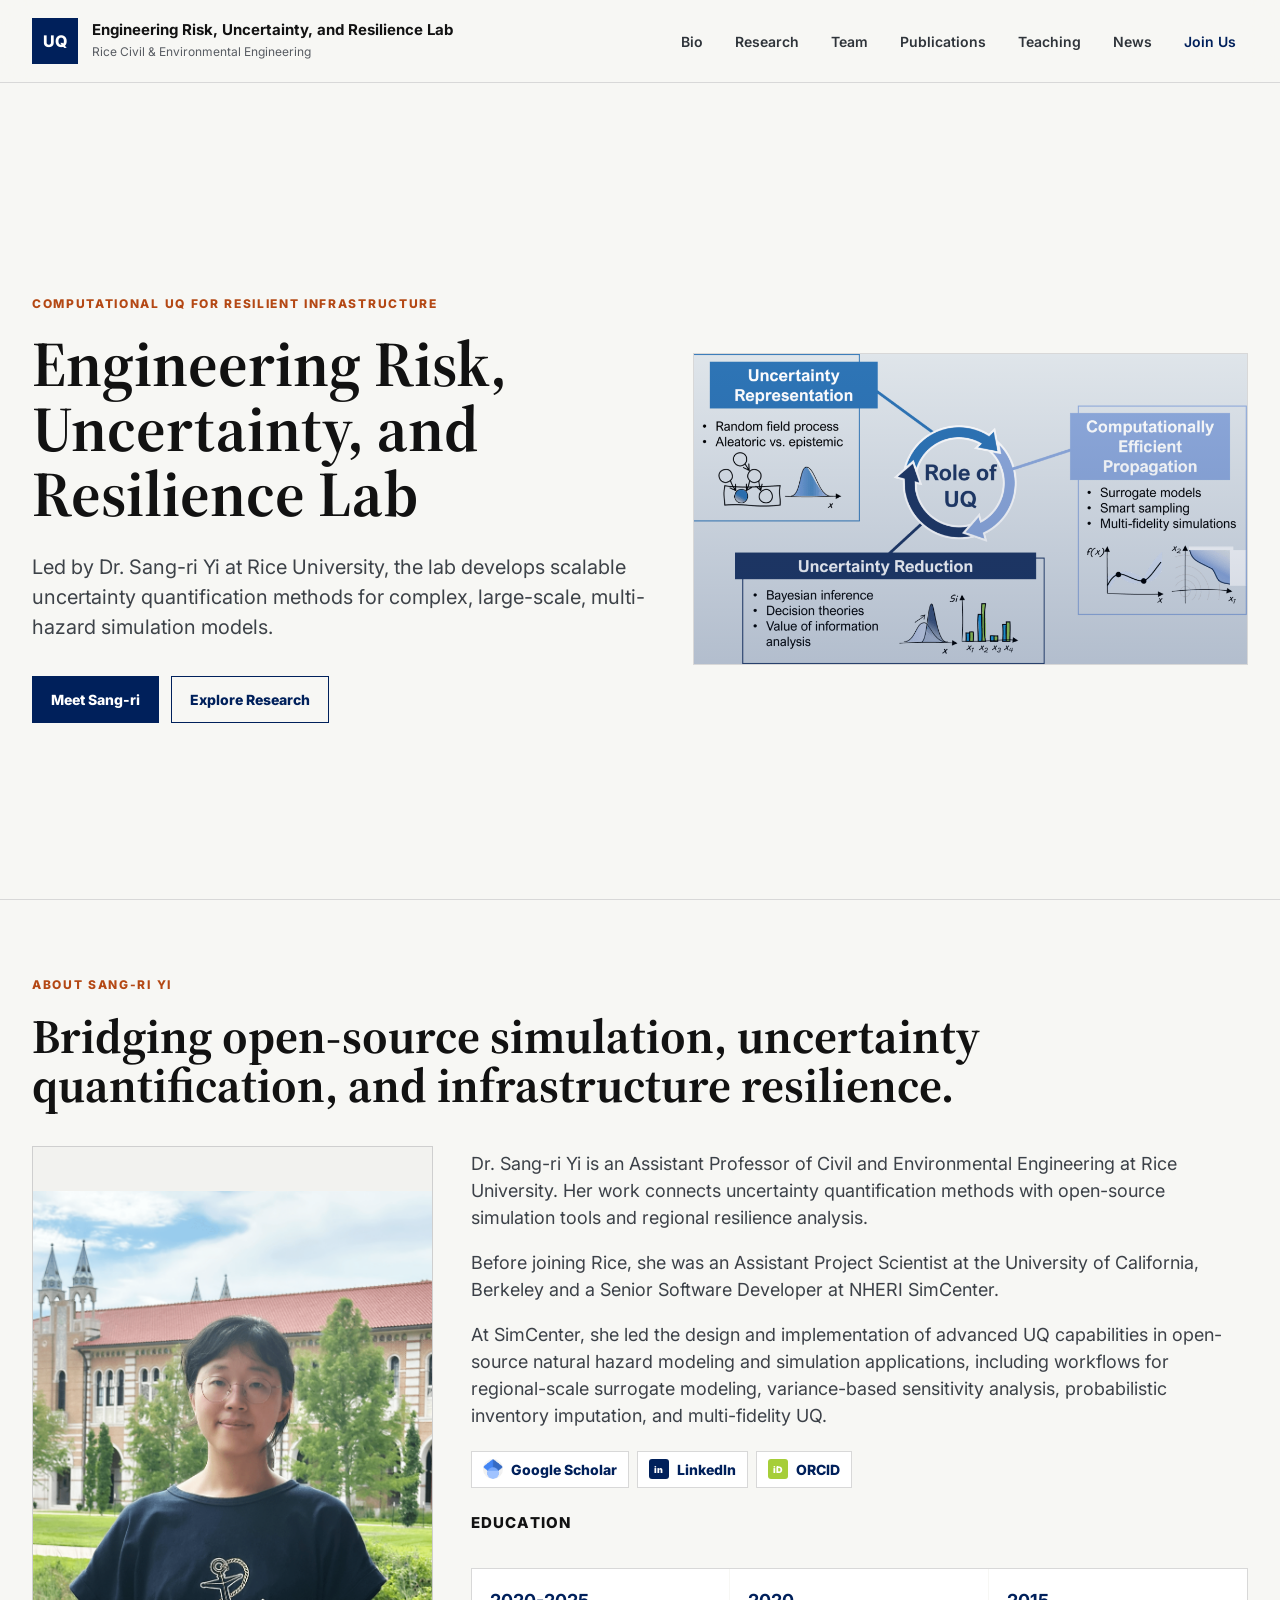
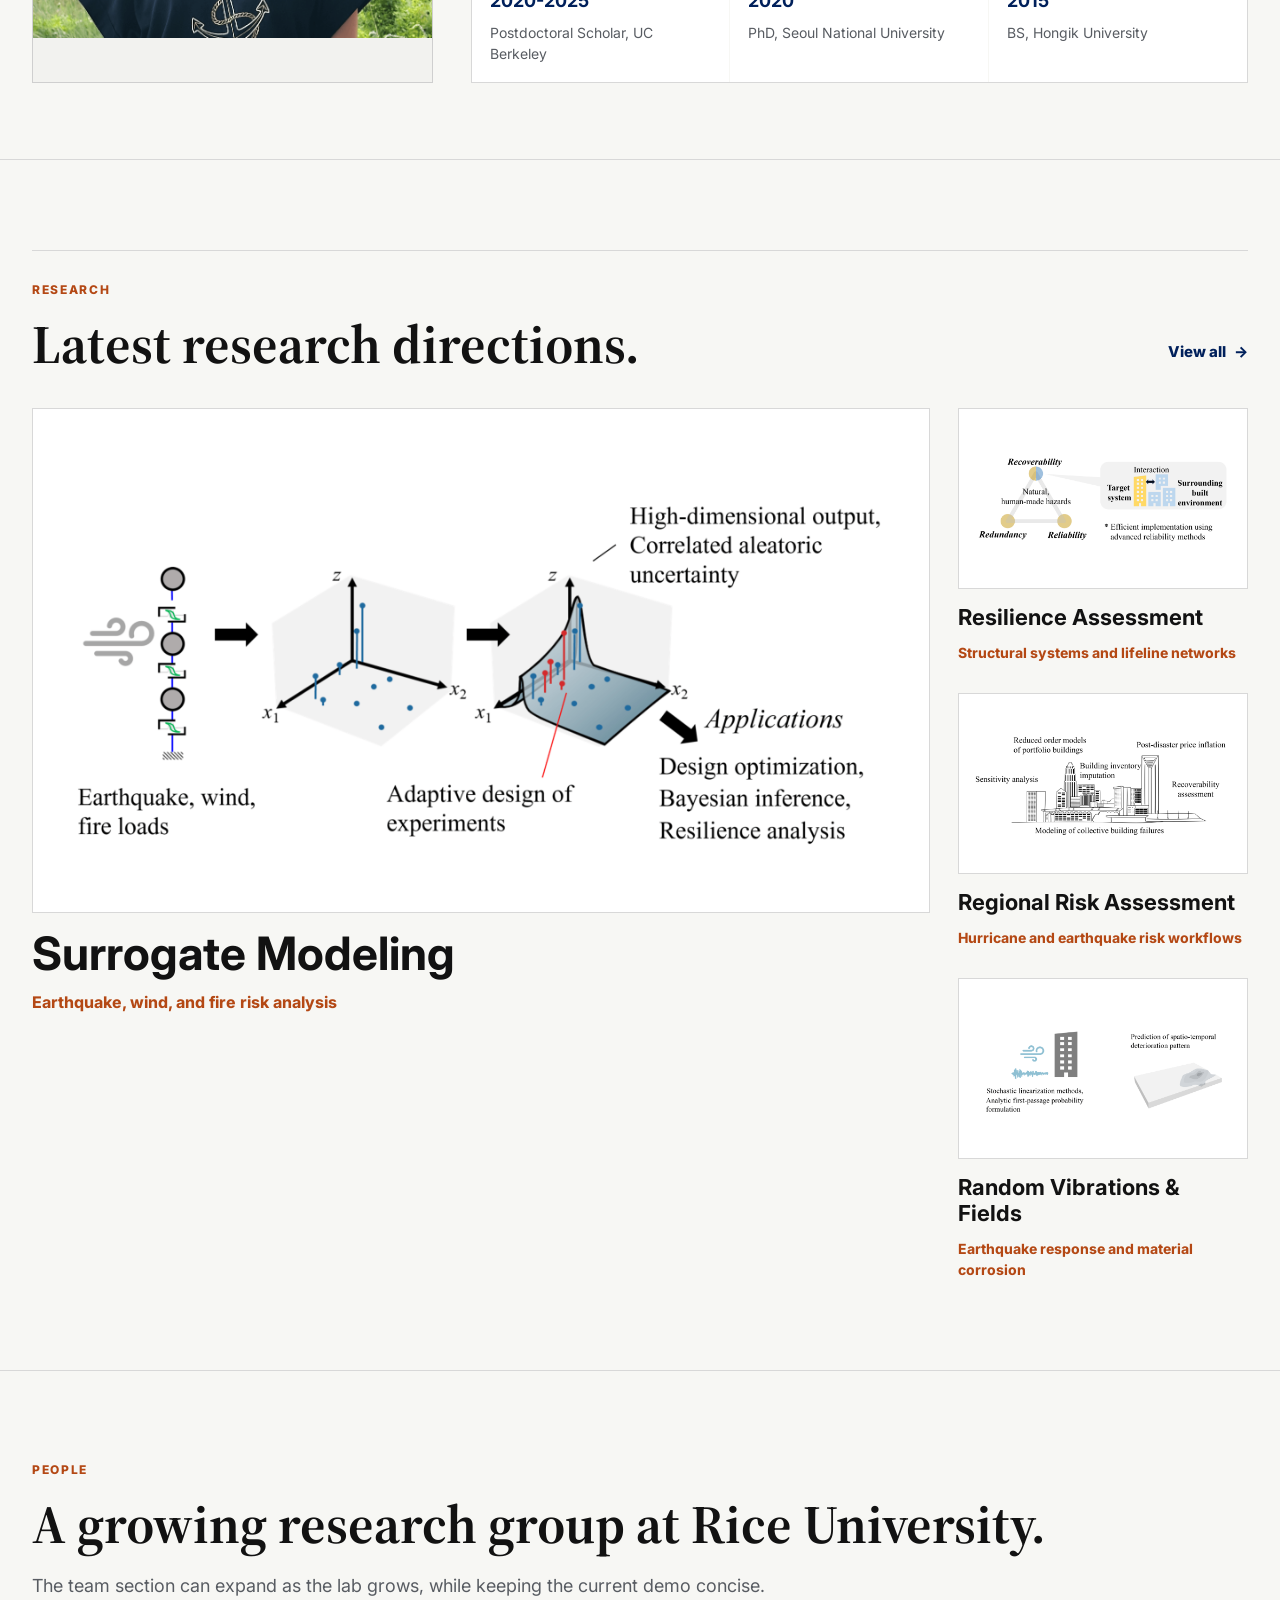
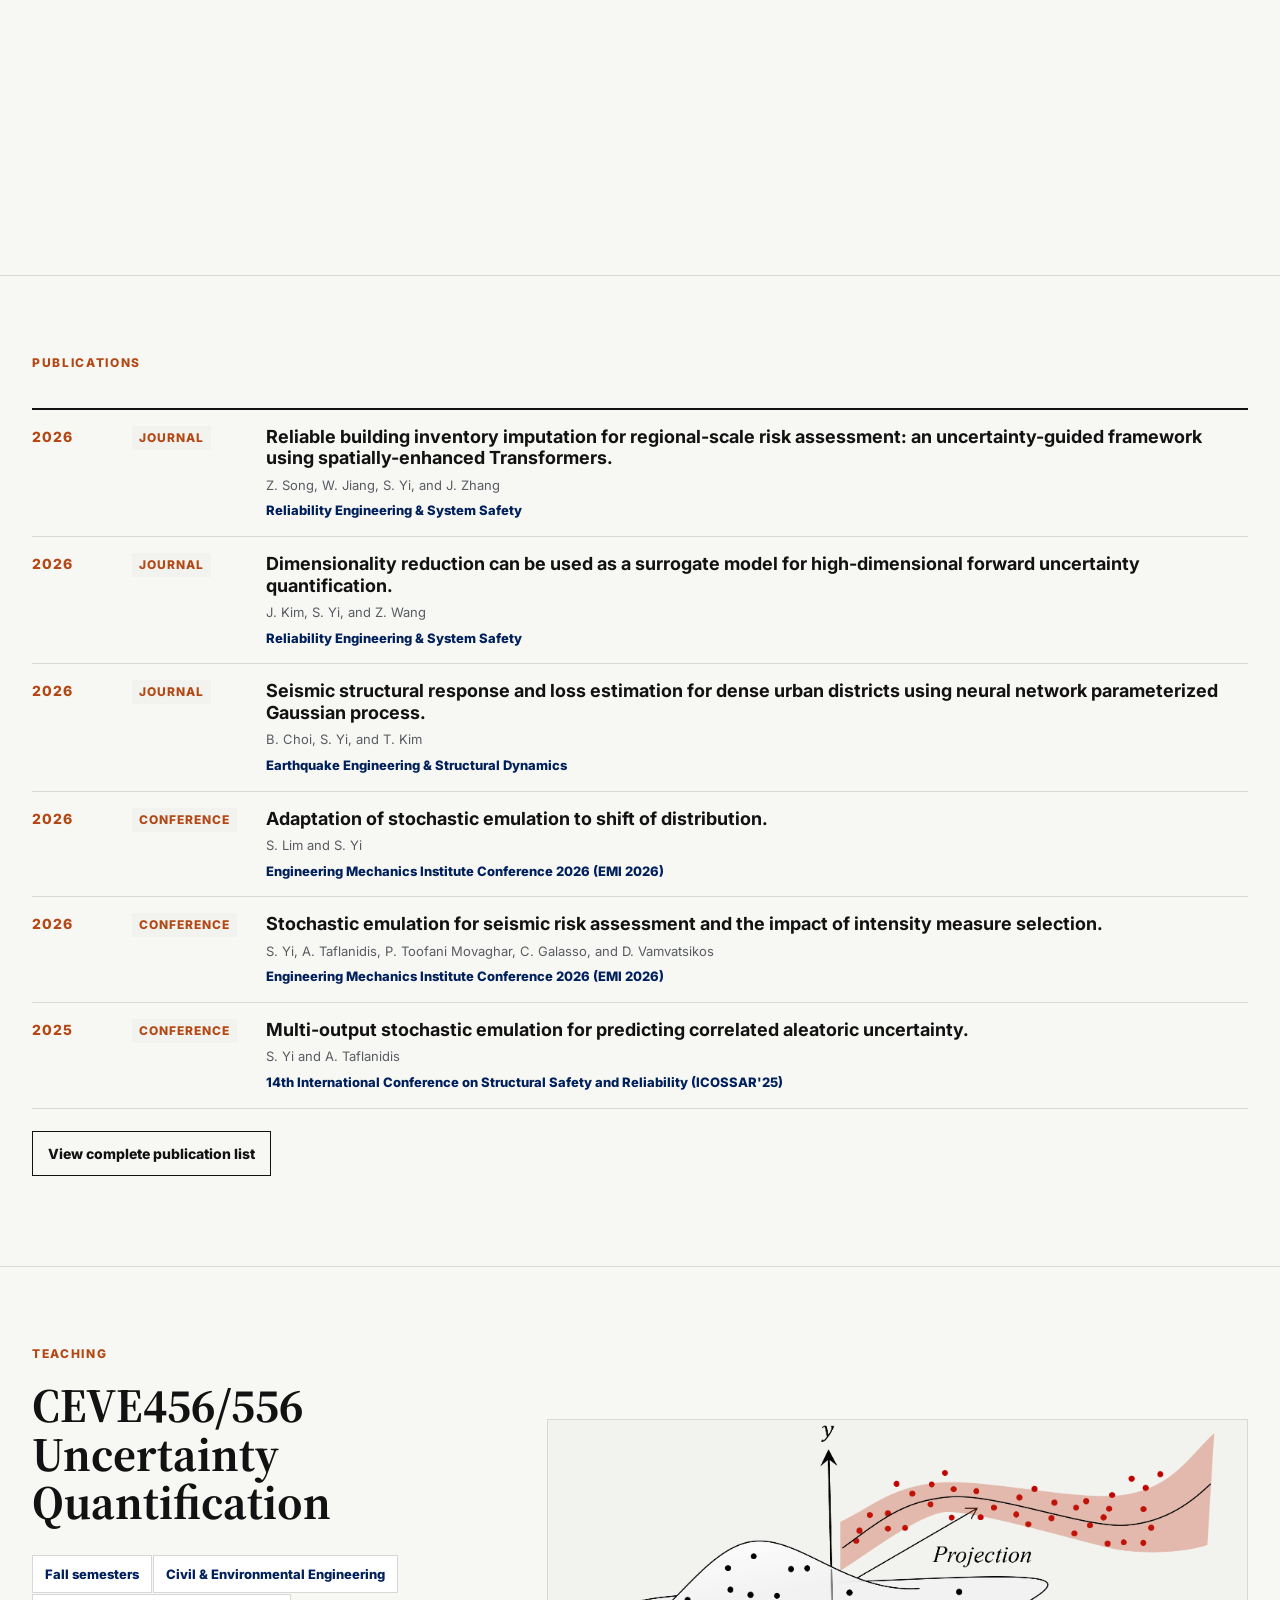
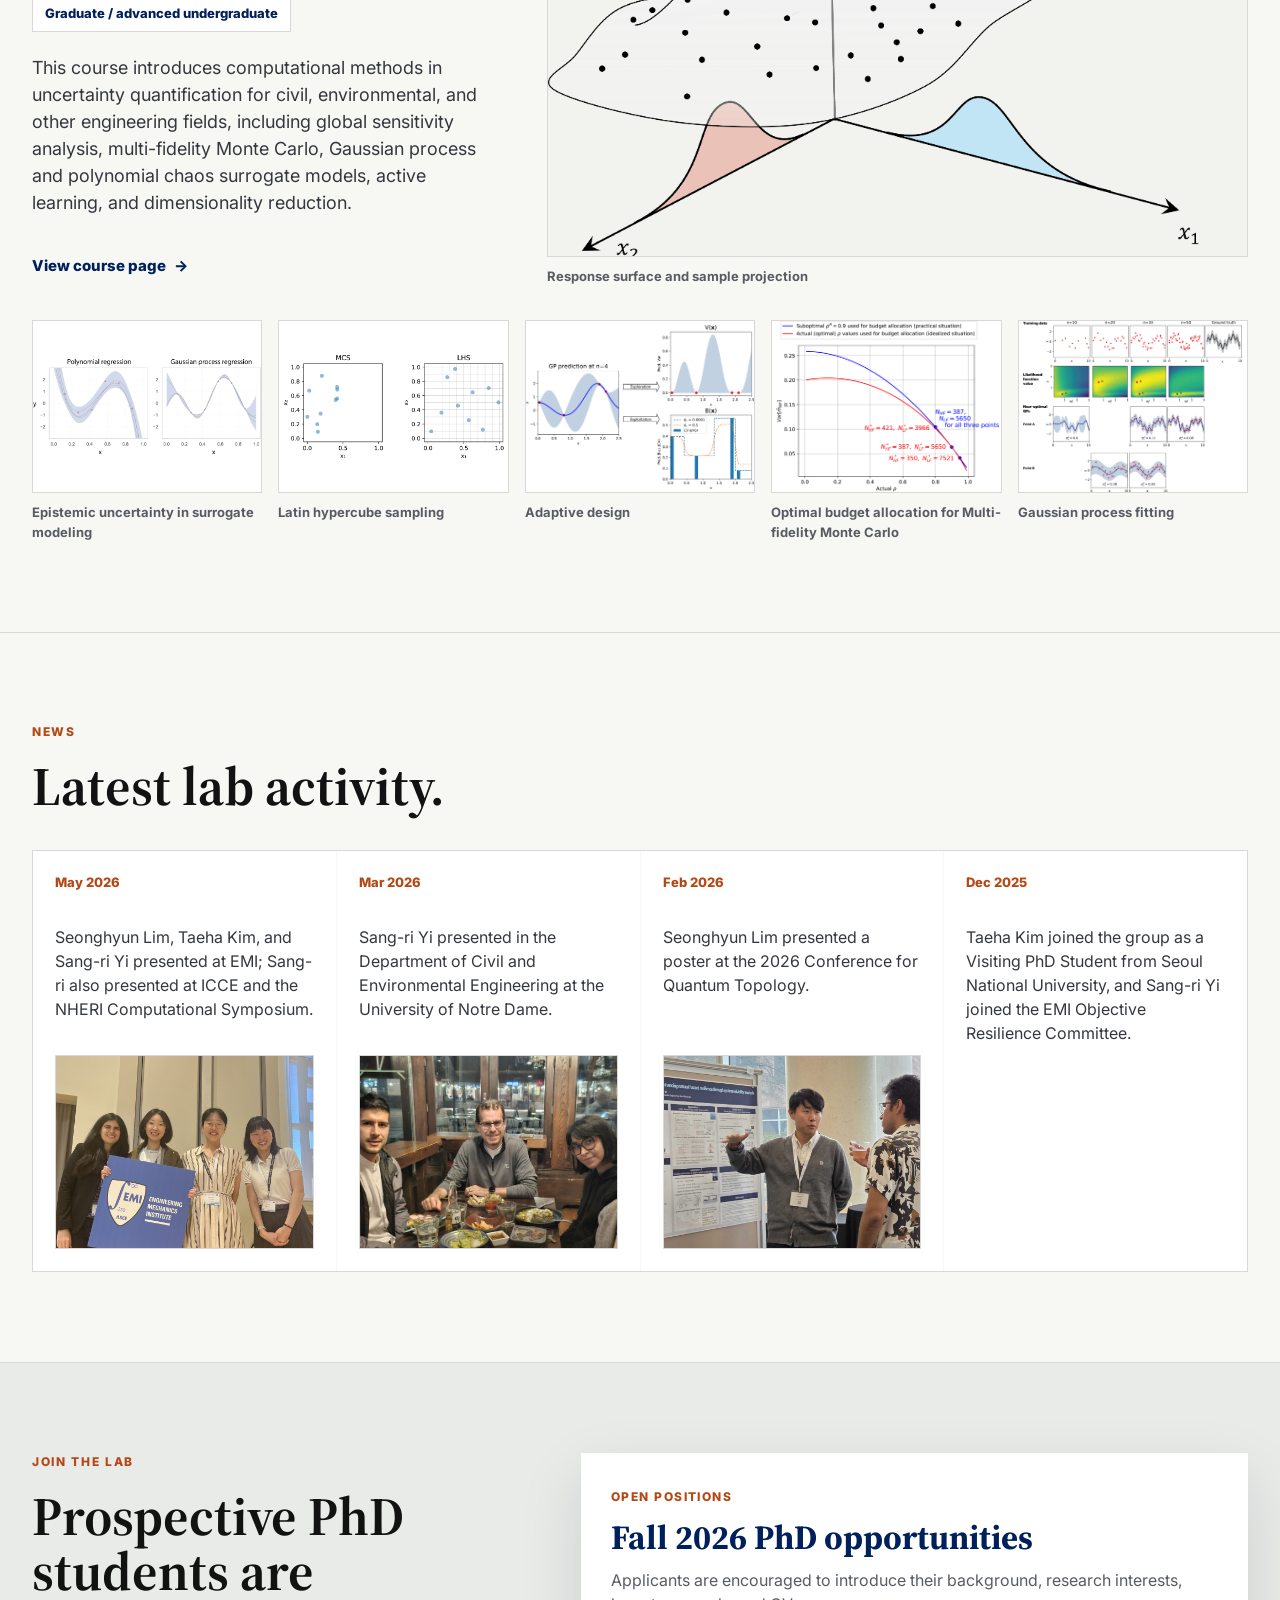
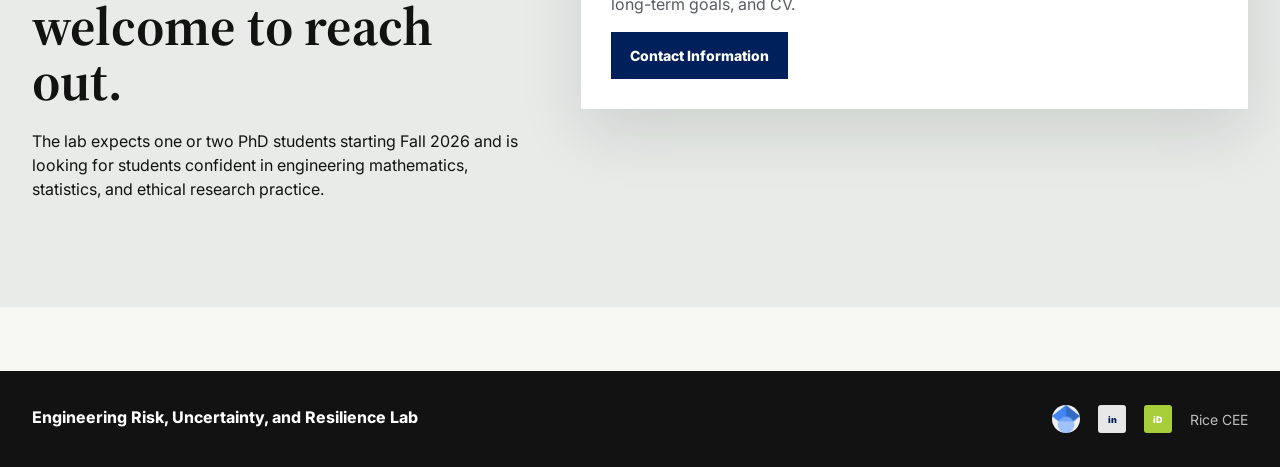
==== commit 78ca16d1: "day_1 revision" ====
--- a/index.html
+++ b/index.html
@@ -8,7 +8,7 @@
   <link rel="preconnect" href="https://fonts.googleapis.com">
   <link rel="preconnect" href="https://fonts.gstatic.com" crossorigin>
   <link href="https://fonts.googleapis.com/css2?family=Inter:wght@400;500;600;700;800&family=Source+Serif+4:wght@500;600;700&display=swap" rel="stylesheet">
-  <link rel="stylesheet" href="styles.css?v=19">
+  <link rel="stylesheet" href="styles.css?v=24">
 </head>
 <body>
   <header class="site-header" data-header>
@@ -65,9 +65,9 @@
           <p>Before joining Rice, she was an Assistant Project Scientist at the University of California, Berkeley and a Senior Software Developer at NHERI SimCenter.</p>
           <p>At SimCenter, she led the design and implementation of advanced UQ capabilities in open-source natural hazard modeling and simulation applications, including workflows for regional-scale surrogate modeling, variance-based sensitivity analysis, probabilistic inventory imputation, and multi-fidelity UQ.</p>
           <div class="profile-links" aria-label="Sang-ri Yi profile links">
-            <a href="https://scholar.google.com/citations?hl=en&amp;user=2m0CFvgAAAAJ&amp;view_op=list_works&amp;sortby=pubdate" target="_blank" rel="noreferrer">Google Scholar</a>
-            <a href="https://www.linkedin.com/in/sang-ri-yi-031b26117/" target="_blank" rel="noreferrer">LinkedIn</a>
-            <a href="https://orcid.org/0000-0001-7196-127X" target="_blank" rel="noreferrer">ORCID</a>
+            <a href="https://scholar.google.com/citations?hl=en&amp;user=2m0CFvgAAAAJ&amp;view_op=list_works&amp;sortby=pubdate" target="_blank" rel="noreferrer"><span class="link-icon scholar-icon image-icon" aria-hidden="true"><img src="assets/google-scholar.png" alt=""></span><span>Google Scholar</span></a>
+            <a href="https://www.linkedin.com/in/sang-ri-yi-031b26117/" target="_blank" rel="noreferrer"><span class="link-icon linkedin-icon" aria-hidden="true">in</span><span>LinkedIn</span></a>
+            <a href="https://orcid.org/0000-0001-7196-127X" target="_blank" rel="noreferrer"><span class="link-icon orcid-icon" aria-hidden="true">iD</span><span>ORCID</span></a>
           </div>
           <h3 class="bio-subtitle">Education</h3>
           <div class="credential-grid">
@@ -159,11 +159,11 @@
     <section class="section publication-section" id="publications">
       <div class="section-head wide-head">
         <p class="section-kicker">Publications</p>
-        <h2>Journals</h2>
-      </div>
-      <div class="publication-board">
-        <article class="publication-card">
-          <div class="publication-index">2026</div>
+      </div>
+      <div class="publication-board compact-publications">
+        <article class="publication-card">
+          <div class="publication-index">2026</div>
+          <div class="publication-type">Journal</div>
           <div class="publication-body">
             <h3>Reliable building inventory imputation for regional-scale risk assessment: an uncertainty-guided framework using spatially-enhanced Transformers.</h3>
             <p class="authors">Z. Song, W. Jiang, S. Yi, and J. Zhang</p>
@@ -172,6 +172,7 @@
         </article>
         <article class="publication-card">
           <div class="publication-index">2026</div>
+          <div class="publication-type">Journal</div>
           <div class="publication-body">
             <h3>Dimensionality reduction can be used as a surrogate model for high-dimensional forward uncertainty quantification.</h3>
             <p class="authors">J. Kim, S. Yi, and Z. Wang</p>
@@ -180,6 +181,7 @@
         </article>
         <article class="publication-card">
           <div class="publication-index">2026</div>
+          <div class="publication-type">Journal</div>
           <div class="publication-body">
             <h3>Seismic structural response and loss estimation for dense urban districts using neural network parameterized Gaussian process.</h3>
             <p class="authors">B. Choi, S. Yi, and T. Kim</p>
@@ -188,36 +190,7 @@
         </article>
         <article class="publication-card">
           <div class="publication-index">2026</div>
-          <div class="publication-body">
-            <h3>A composition of simplified physics-based model with neural operator for trajectory-level seismic response predictions of structural systems.</h3>
-            <p class="authors">J. Kim, S. Yi, and Z. Wang</p>
-            <p class="publisher">Structural Safety</p>
-          </div>
-        </article>
-        <article class="publication-card">
-          <div class="publication-index">2025</div>
-          <div class="publication-body">
-            <h3>Defining recoverability from system-reliability-based disaster resilience analysis perspective.</h3>
-            <p class="authors">S. Yi and T. Kim</p>
-            <p class="publisher">International Journal of Disaster Risk Reduction</p>
-          </div>
-        </article>
-        <article class="publication-card">
-          <div class="publication-index">2025</div>
-          <div class="publication-body">
-            <h3>Multi-output stochastic emulation with applications to seismic response correlation estimation.</h3>
-            <p class="authors">S. Yi and A. Taflanidis</p>
-            <p class="publisher">Structural Safety</p>
-          </div>
-        </article>
-      </div>
-
-      <div class="section-head wide-head conference-head">
-        <h2>Conference Presentations (Selected)</h2>
-      </div>
-      <div class="publication-board conference-board">
-        <article class="publication-card">
-          <div class="publication-index">2026</div>
+          <div class="publication-type">Conference</div>
           <div class="publication-body">
             <h3>Adaptation of stochastic emulation to shift of distribution.</h3>
             <p class="authors">S. Lim and S. Yi</p>
@@ -226,6 +199,7 @@
         </article>
         <article class="publication-card">
           <div class="publication-index">2026</div>
+          <div class="publication-type">Conference</div>
           <div class="publication-body">
             <h3>Stochastic emulation for seismic risk assessment and the impact of intensity measure selection.</h3>
             <p class="authors">S. Yi, A. Taflanidis, P. Toofani Movaghar, C. Galasso, and D. Vamvatsikos</p>
@@ -233,39 +207,16 @@
           </div>
         </article>
         <article class="publication-card">
-          <div class="publication-index">2026</div>
-          <div class="publication-body">
-            <h3>No-replication stochastic emulation for multi-output responses and application to seismic risk assessment.</h3>
-            <p class="authors">S. Yi and A. Taflanidis</p>
-            <p class="publisher">SIAM Conference on Uncertainty Quantification (UQ26)</p>
-          </div>
-        </article>
-        <article class="publication-card">
           <div class="publication-index">2025</div>
+          <div class="publication-type">Conference</div>
           <div class="publication-body">
             <h3>Multi-output stochastic emulation for predicting correlated aleatoric uncertainty.</h3>
             <p class="authors">S. Yi and A. Taflanidis</p>
             <p class="publisher">14th International Conference on Structural Safety and Reliability (ICOSSAR'25)</p>
           </div>
         </article>
-        <article class="publication-card">
-          <div class="publication-index">2025</div>
-          <div class="publication-body">
-            <h3>ML/AI for advancing natural hazards engineering: The SimCenter paradigm.</h3>
-            <p class="authors">S. Yi and A. Taflanidis</p>
-            <p class="publisher">IMSI UQ and Trustworthy AI Algorithms for Complex Systems and Social Good</p>
-          </div>
-        </article>
-        <article class="publication-card">
-          <div class="publication-index">2024</div>
-          <div class="publication-body">
-            <h3>Statistical imputation of missing building inventory and its impact on regional seismic risk estimation.</h3>
-            <p class="authors">S. Yi, A. Zsarnoczay, B. S. Aakash, D. Giovanis, B. Cetiner, and F. McKenna</p>
-            <p class="publisher">18th World Conference on Earthquake Engineering (WCEE2024)</p>
-          </div>
-        </article>
-        <a class="publication-link" href="https://uncertainty.blogs.rice.edu/publications/" target="_blank" rel="noreferrer">View complete publication list</a>
-      </div>
+      </div>
+      <a class="publication-link" href="https://uncertainty.blogs.rice.edu/publications/" target="_blank" rel="noreferrer">View complete publication list</a>
     </section>
 
     <section class="section teaching-section" id="teaching">
@@ -361,9 +312,10 @@
 
   <footer class="site-footer">
     <p>Engineering Risk, Uncertainty, and Resilience Lab</p>
-    <div>
-      <a href="https://uncertainty.blogs.rice.edu/research/" target="_blank" rel="noreferrer">Research</a>
-      <a href="https://uncertainty.blogs.rice.edu/publications/" target="_blank" rel="noreferrer">Publications</a>
+    <div class="footer-links">
+      <a class="footer-icon-link" href="https://scholar.google.com/citations?hl=en&amp;user=2m0CFvgAAAAJ&amp;view_op=list_works&amp;sortby=pubdate" target="_blank" rel="noreferrer" aria-label="Google Scholar"><span class="link-icon scholar-icon image-icon" aria-hidden="true"><img src="assets/google-scholar.png" alt=""></span></a>
+      <a class="footer-icon-link" href="https://www.linkedin.com/in/sang-ri-yi-031b26117/" target="_blank" rel="noreferrer" aria-label="LinkedIn"><span class="link-icon linkedin-icon" aria-hidden="true">in</span></a>
+      <a class="footer-icon-link" href="https://orcid.org/0000-0001-7196-127X" target="_blank" rel="noreferrer" aria-label="ORCID"><span class="link-icon orcid-icon" aria-hidden="true">iD</span></a>
       <a href="https://cee.rice.edu/" target="_blank" rel="noreferrer">Rice CEE</a>
     </div>
   </footer>
--- a/styles.css
+++ b/styles.css
@@ -331,12 +331,53 @@
   display: inline-flex;
   min-height: 36px;
   align-items: center;
+  gap: 8px;
   padding: 7px 11px;
   border: 1px solid var(--line);
   background: var(--white);
   color: var(--rice-blue);
   font-size: 14px;
   font-weight: 800;
+}
+
+.link-icon {
+  display: inline-grid;
+  width: 20px;
+  height: 20px;
+  place-items: center;
+  flex: 0 0 20px;
+  background: var(--rice-blue);
+  color: var(--white);
+  font-size: 9px;
+  font-weight: 900;
+  line-height: 1;
+}
+
+.linkedin-icon,
+.orcid-icon {
+  border-radius: 3px;
+}
+
+.scholar-icon {
+  border-radius: 50%;
+  font-size: 8px;
+}
+
+.image-icon {
+  overflow: hidden;
+  background: transparent;
+  color: inherit;
+}
+
+.image-icon img {
+  display: block;
+  width: 100%;
+  height: 100%;
+  object-fit: contain;
+}
+
+.orcid-icon {
+  background: #a6ce39;
 }
 
 .bio-subtitle {
@@ -556,52 +597,56 @@
   padding-top: 78px;
 }
 
-.conference-head {
-  margin-top: 72px;
-}
-
 .publication-board {
   display: grid;
   border-top: 2px solid var(--ink);
 }
 
-.conference-board {
-  border-top-color: var(--line);
-}
-
 .publication-card {
   display: grid;
-  grid-template-columns: 92px minmax(0, 1fr);
-  gap: 28px;
-  padding: 26px 0;
+  grid-template-columns: 78px 112px minmax(0, 1fr);
+  gap: 22px;
+  padding: 16px 0;
+  align-items: start;
   border-bottom: 1px solid var(--line);
 }
 
 .publication-index {
   color: var(--copper);
-  font-size: 16px;
-  font-weight: 800;
-  letter-spacing: 0.12em;
+  font-size: 14px;
+  font-weight: 800;
+  letter-spacing: 0.08em;
+}
+
+.publication-type {
+  width: fit-content;
+  padding: 3px 7px;
+  background: #f2f2ef;
+  color: var(--copper);
+  font-size: 12px;
+  font-weight: 800;
+  letter-spacing: 0.08em;
+  text-transform: uppercase;
 }
 
 .publication-body {
   display: grid;
-  gap: 12px;
+  gap: 8px;
 }
 
 .publication-body h3 {
-  max-width: 980px;
   margin-bottom: 0;
   color: var(--ink);
-  font-size: 24px;
-  line-height: 1.18;
+  font-size: 18px;
+  line-height: 1.2;
 }
 
 .authors,
 .publisher {
   margin-bottom: 0;
   color: var(--muted);
-  font-size: 16px;
+  font-size: 13px;
+  line-height: 1.35;
 }
 
 .publisher {
@@ -796,15 +841,39 @@
   font-weight: 750;
 }
 
-.site-footer div {
+.site-footer div,
+.footer-links {
   display: flex;
   flex-wrap: wrap;
+  align-items: center;
   gap: 18px;
 }
 
 .site-footer a {
   color: rgba(255, 255, 255, 0.72);
   font-size: 14px;
+}
+
+.footer-icon-link {
+  display: inline-flex;
+  align-items: center;
+}
+
+.footer-icon-link .link-icon {
+  width: 28px;
+  height: 28px;
+  flex-basis: 28px;
+  background: rgba(255, 255, 255, 0.9);
+  color: var(--rice-blue);
+}
+
+.footer-icon-link .image-icon {
+  background: transparent;
+}
+
+.footer-icon-link .orcid-icon {
+  background: #a6ce39;
+  color: var(--white);
 }
 
 .reveal {
@@ -956,6 +1025,10 @@
     grid-template-columns: 1fr;
   }
 
+  .publication-card {
+    gap: 10px;
+  }
+
   .site-footer {
     flex-direction: column;
     padding: 28px 18px;
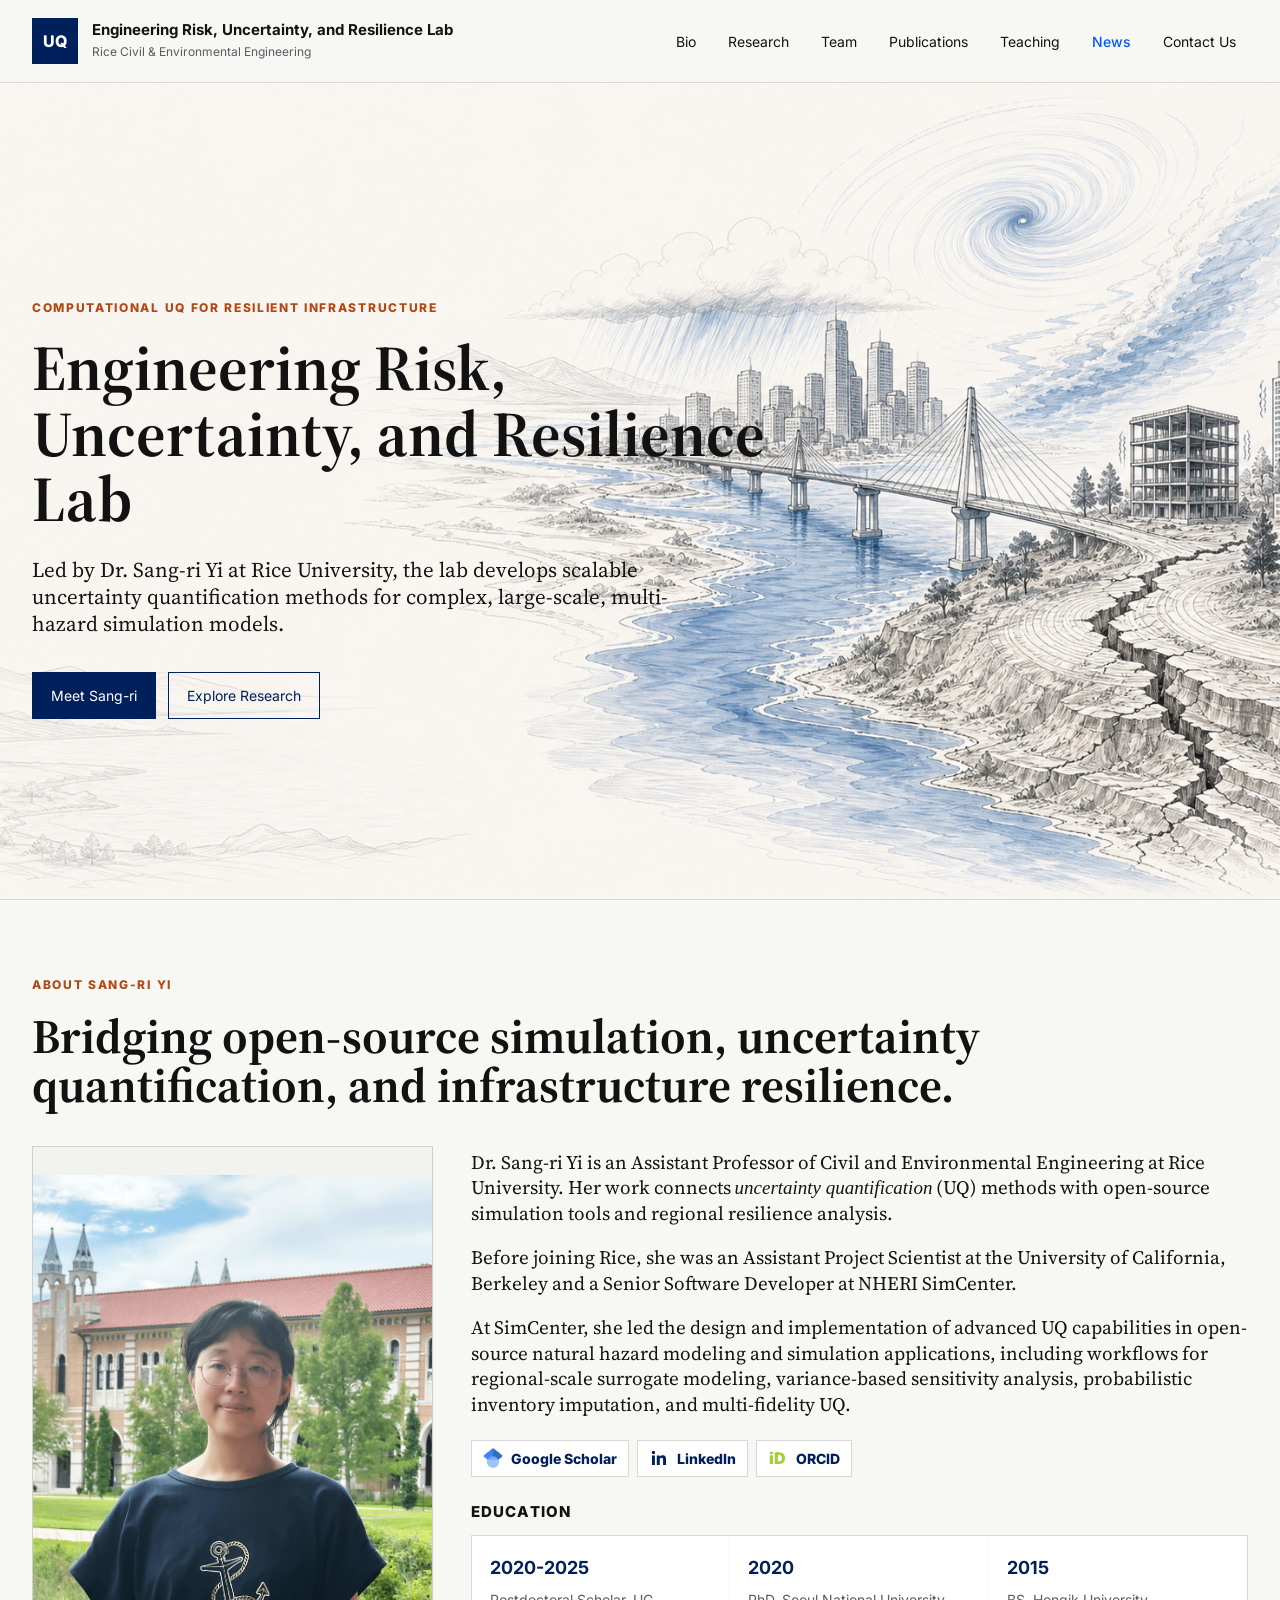
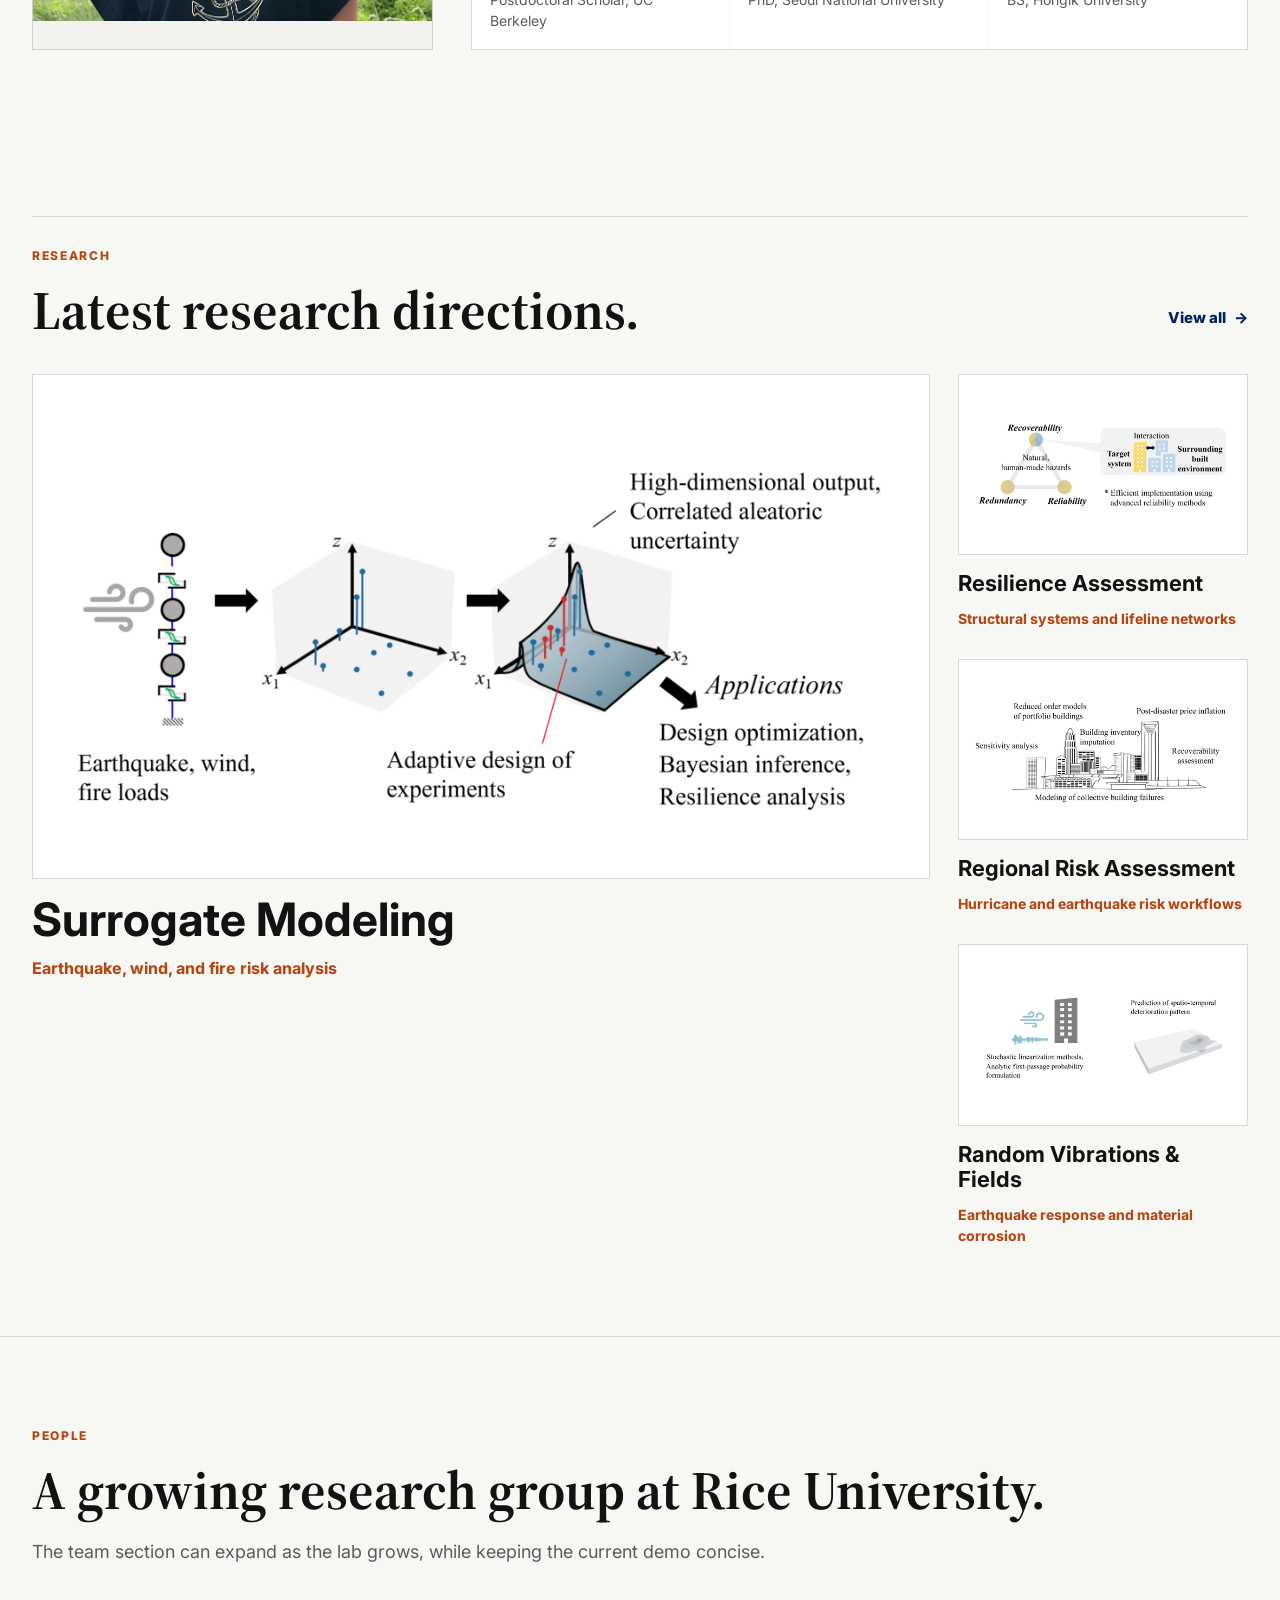
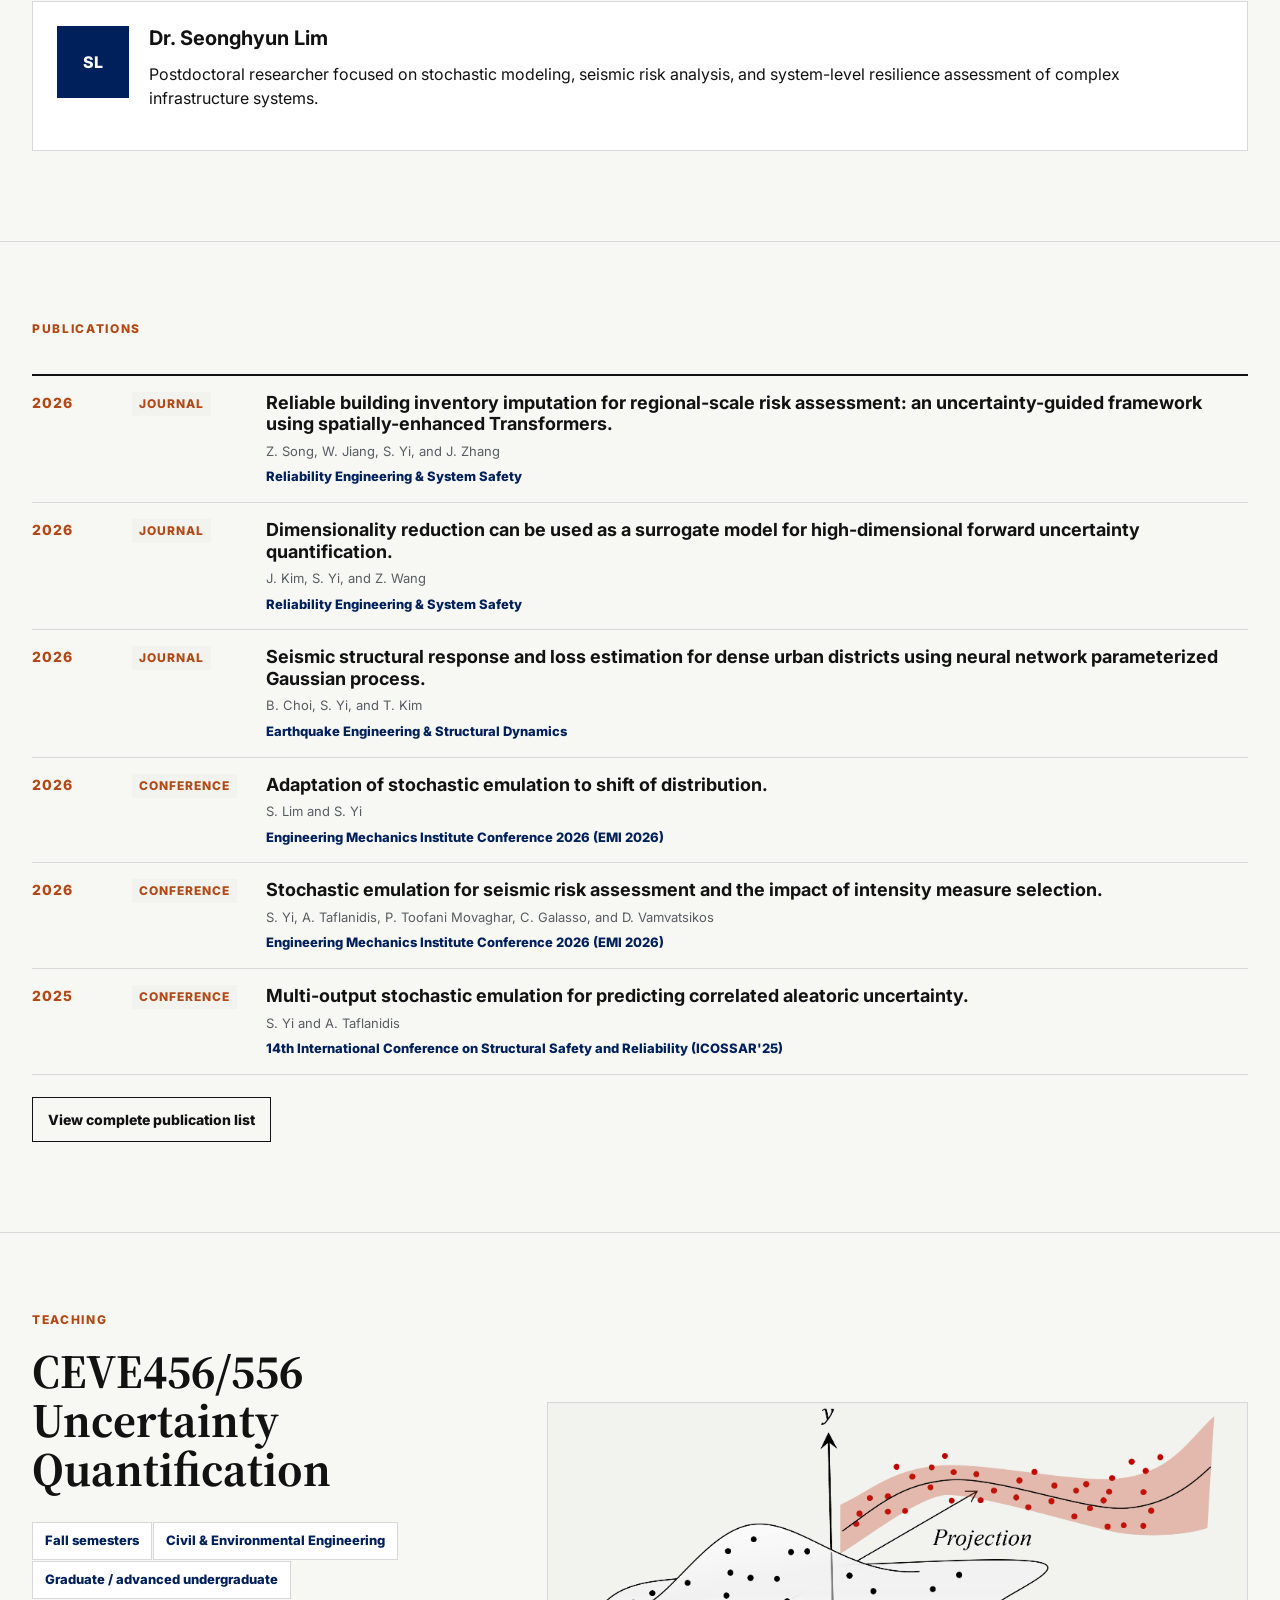
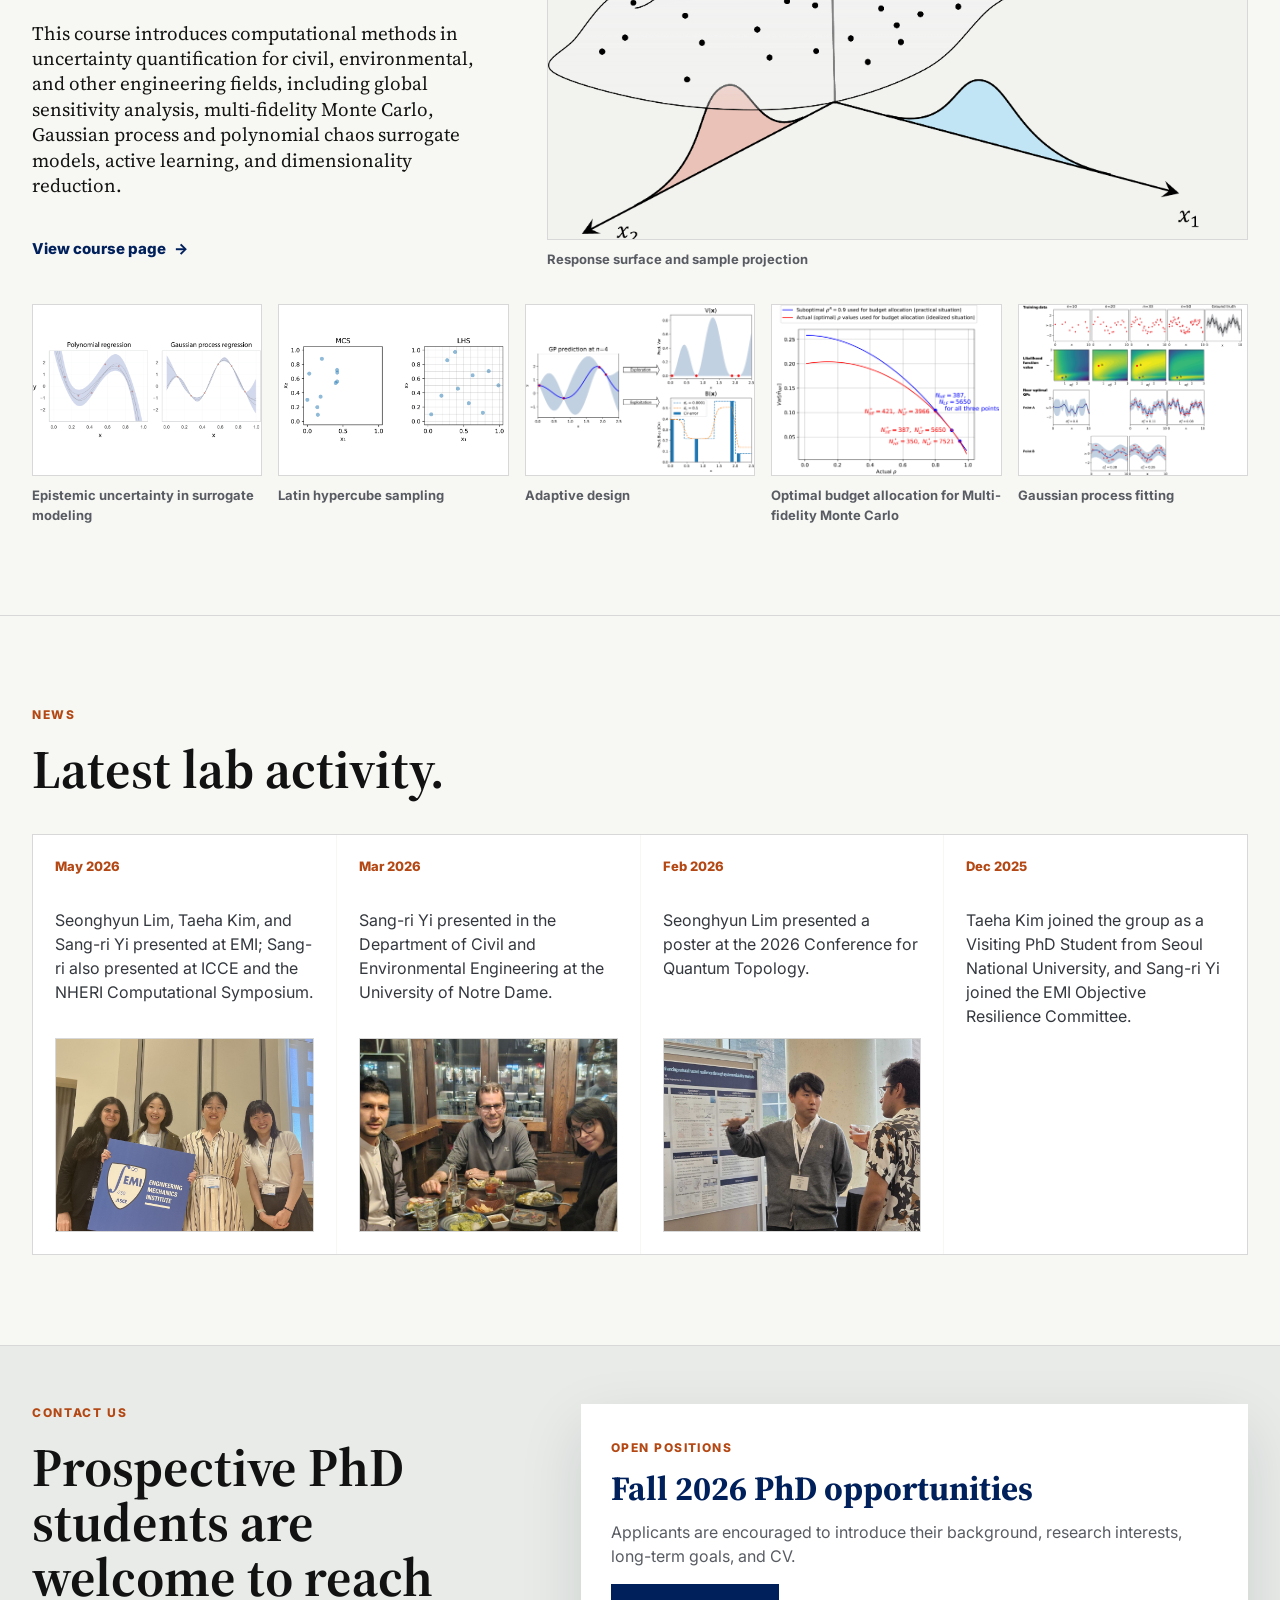
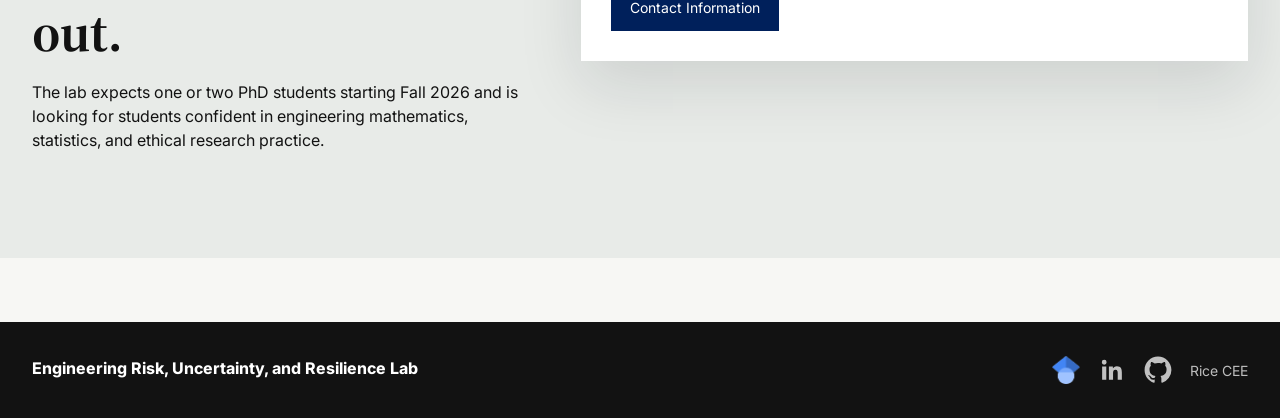
==== commit 2de9c774: "day 2 revision" ====
--- a/index.html
+++ b/index.html
@@ -8,7 +8,7 @@
   <link rel="preconnect" href="https://fonts.googleapis.com">
   <link rel="preconnect" href="https://fonts.gstatic.com" crossorigin>
   <link href="https://fonts.googleapis.com/css2?family=Inter:wght@400;500;600;700;800&family=Source+Serif+4:wght@500;600;700&display=swap" rel="stylesheet">
-  <link rel="stylesheet" href="styles.css?v=24">
+  <link rel="stylesheet" href="styles.css?v=47">
 </head>
 <body>
   <header class="site-header" data-header>
@@ -31,12 +31,12 @@
       <a href="#publications">Publications</a>
       <a href="#teaching">Teaching</a>
       <a href="#news">News</a>
-      <a href="#contact">Join Us</a>
+      <a href="#contact">Contact Us</a>
     </nav>
   </header>
 
   <main id="home">
-    <section class="hero">
+    <section class="hero hero-background" data-hero-snap>
       <div class="hero-copy">
         <p class="eyebrow">Computational UQ for resilient infrastructure</p>
         <h1>Engineering Risk, Uncertainty, and Resilience Lab</h1>
@@ -46,9 +46,6 @@
           <a class="button secondary" href="#research">Explore Research</a>
         </div>
       </div>
-      <div class="hero-visual" aria-label="Uncertainty quantification diagram">
-        <img src="assets/uq-diagram.png" alt="Uncertainty quantification workflow diagram">
-      </div>
     </section>
 
     <section class="bio-section section" id="bio">
@@ -61,13 +58,13 @@
           <img src="assets/sangri-yi.png?v=2" alt="Dr. Sang-ri Yi">
         </div>
         <div class="bio-details">
-          <p>Dr. Sang-ri Yi is an Assistant Professor of Civil and Environmental Engineering at Rice University. Her work connects uncertainty quantification methods with open-source simulation tools and regional resilience analysis.</p>
+          <p>Dr. Sang-ri Yi is an Assistant Professor of Civil and Environmental Engineering at Rice University. Her work connects <em>uncertainty quantification</em> (UQ) methods with open-source simulation tools and regional resilience analysis.</p>
           <p>Before joining Rice, she was an Assistant Project Scientist at the University of California, Berkeley and a Senior Software Developer at NHERI SimCenter.</p>
           <p>At SimCenter, she led the design and implementation of advanced UQ capabilities in open-source natural hazard modeling and simulation applications, including workflows for regional-scale surrogate modeling, variance-based sensitivity analysis, probabilistic inventory imputation, and multi-fidelity UQ.</p>
           <div class="profile-links" aria-label="Sang-ri Yi profile links">
-            <a href="https://scholar.google.com/citations?hl=en&amp;user=2m0CFvgAAAAJ&amp;view_op=list_works&amp;sortby=pubdate" target="_blank" rel="noreferrer"><span class="link-icon scholar-icon image-icon" aria-hidden="true"><img src="assets/google-scholar.png" alt=""></span><span>Google Scholar</span></a>
-            <a href="https://www.linkedin.com/in/sang-ri-yi-031b26117/" target="_blank" rel="noreferrer"><span class="link-icon linkedin-icon" aria-hidden="true">in</span><span>LinkedIn</span></a>
-            <a href="https://orcid.org/0000-0001-7196-127X" target="_blank" rel="noreferrer"><span class="link-icon orcid-icon" aria-hidden="true">iD</span><span>ORCID</span></a>
+            <a href="https://scholar.google.com/citations?hl=en&amp;user=2m0CFvgAAAAJ&amp;view_op=list_works&amp;sortby=pubdate" target="_blank" rel="noreferrer"><span class="link-icon scholar-icon image-icon" aria-hidden="true"><img src="assets/google-scholar.png?v=2" alt=""></span><span>Google Scholar</span></a>
+            <a href="https://www.linkedin.com/in/sang-ri-yi-031b26117/" target="_blank" rel="noreferrer"><span class="link-icon linkedin-icon svg-icon" aria-hidden="true"><svg viewBox="0 0 24 24" focusable="false"><path d="M20.45 20.45h-3.56v-5.57c0-1.33-.03-3.04-1.85-3.04-1.85 0-2.14 1.45-2.14 2.94v5.67H9.34V9h3.42v1.56h.05c.48-.9 1.64-1.85 3.37-1.85 3.6 0 4.27 2.37 4.27 5.46v6.28zM5.32 7.43a2.06 2.06 0 1 1 0-4.12 2.06 2.06 0 0 1 0 4.12zM7.1 20.45H3.54V9H7.1v11.45z"/></svg></span><span>LinkedIn</span></a>
+            <a href="https://orcid.org/0000-0001-7196-127X" target="_blank" rel="noreferrer"><span class="link-icon orcid-icon orcid-text-icon" aria-hidden="true">iD</span><span>ORCID</span></a>
           </div>
           <h3 class="bio-subtitle">Education</h3>
           <div class="credential-grid">
@@ -297,7 +294,7 @@
 
     <section class="contact-section" id="contact">
       <div>
-        <p class="section-kicker">Join the lab</p>
+        <p class="section-kicker">Contact Us</p>
         <h2>Prospective PhD students are welcome to reach out.</h2>
         <p>The lab expects one or two PhD students starting Fall 2026 and is looking for students confident in engineering mathematics, statistics, and ethical research practice.</p>
       </div>
@@ -313,9 +310,9 @@
   <footer class="site-footer">
     <p>Engineering Risk, Uncertainty, and Resilience Lab</p>
     <div class="footer-links">
-      <a class="footer-icon-link" href="https://scholar.google.com/citations?hl=en&amp;user=2m0CFvgAAAAJ&amp;view_op=list_works&amp;sortby=pubdate" target="_blank" rel="noreferrer" aria-label="Google Scholar"><span class="link-icon scholar-icon image-icon" aria-hidden="true"><img src="assets/google-scholar.png" alt=""></span></a>
-      <a class="footer-icon-link" href="https://www.linkedin.com/in/sang-ri-yi-031b26117/" target="_blank" rel="noreferrer" aria-label="LinkedIn"><span class="link-icon linkedin-icon" aria-hidden="true">in</span></a>
-      <a class="footer-icon-link" href="https://orcid.org/0000-0001-7196-127X" target="_blank" rel="noreferrer" aria-label="ORCID"><span class="link-icon orcid-icon" aria-hidden="true">iD</span></a>
+      <a class="footer-icon-link" href="https://scholar.google.com/citations?hl=en&amp;user=2m0CFvgAAAAJ&amp;view_op=list_works&amp;sortby=pubdate" target="_blank" rel="noreferrer" aria-label="Google Scholar"><span class="link-icon scholar-icon image-icon" aria-hidden="true"><img src="assets/google-scholar.png?v=2" alt=""></span></a>
+      <a class="footer-icon-link" href="https://www.linkedin.com/in/sang-ri-yi-031b26117/" target="_blank" rel="noreferrer" aria-label="LinkedIn"><span class="link-icon linkedin-icon svg-icon" aria-hidden="true"><svg viewBox="0 0 24 24" focusable="false"><path d="M20.45 20.45h-3.56v-5.57c0-1.33-.03-3.04-1.85-3.04-1.85 0-2.14 1.45-2.14 2.94v5.67H9.34V9h3.42v1.56h.05c.48-.9 1.64-1.85 3.37-1.85 3.6 0 4.27 2.37 4.27 5.46v6.28zM5.32 7.43a2.06 2.06 0 1 1 0-4.12 2.06 2.06 0 0 1 0 4.12zM7.1 20.45H3.54V9H7.1v11.45z"/></svg></span></a>
+      <a class="footer-icon-link" href="https://github.com/yisangriB" target="_blank" rel="noreferrer" aria-label="GitHub"><span class="link-icon github-icon svg-icon" aria-hidden="true"><svg viewBox="0 0 24 24" focusable="false"><path fill-rule="evenodd" clip-rule="evenodd" d="M12 .5C5.65.5.5 5.65.5 12c0 5.08 3.29 9.39 7.86 10.91.58.11.79-.25.79-.56v-2.16c-3.2.7-3.87-1.36-3.87-1.36-.52-1.33-1.28-1.68-1.28-1.68-1.05-.72.08-.71.08-.71 1.16.08 1.77 1.19 1.77 1.19 1.03 1.76 2.7 1.25 3.36.96.1-.75.4-1.25.73-1.54-2.55-.29-5.23-1.28-5.23-5.68 0-1.25.45-2.28 1.19-3.08-.12-.29-.52-1.46.11-3.04 0 0 .97-.31 3.17 1.18A10.93 10.93 0 0 1 12 6.04c.98 0 1.95.13 2.87.39 2.2-1.49 3.17-1.18 3.17-1.18.63 1.58.23 2.75.11 3.04.74.8 1.19 1.83 1.19 3.08 0 4.42-2.69 5.39-5.25 5.67.41.36.78 1.06.78 2.13v3.18c0 .31.21.67.79.56A11.51 11.51 0 0 0 23.5 12C23.5 5.65 18.35.5 12 .5z"/></svg></span></a>
       <a href="https://cee.rice.edu/" target="_blank" rel="noreferrer">Rice CEE</a>
     </div>
   </footer>
--- a/styles.css
+++ b/styles.css
@@ -6,6 +6,7 @@
   --white: #ffffff;
   --rice-blue: #00205b;
   --rice-blue-soft: #0e3a72;
+  --active-blue: #0057ff;
   --copper: #b44814;
   --sage: #7b8c6d;
   --mist: #ededeb;
@@ -106,14 +107,27 @@
 
 .site-nav a {
   padding: 10px 12px;
-  color: #2f343a;
+  color: var(--ink);
   font-size: 14px;
-  font-weight: 600;
-}
-
-.site-nav a:hover,
+  font-weight: 400;
+  transition: color 160ms ease;
+}
+
+.site-nav:hover a:not(.active) {
+  color: var(--muted);
+}
+
+.site-nav:hover a:not(.active):hover {
+  color: var(--ink);
+}
+
 .site-nav a.active {
-  color: var(--rice-blue);
+  color: var(--active-blue);
+  font-weight: 500;
+}
+
+.site-nav a.active:hover {
+  color: var(--active-blue);
 }
 
 .nav-toggle {
@@ -134,9 +148,8 @@
 }
 
 .hero {
-  display: grid;
-  grid-template-columns: minmax(440px, 1.05fr) minmax(0, 0.95fr);
-  gap: 48px;
+  position: relative;
+  display: flex;
   align-items: center;
   width: min(100%, 1280px);
   min-height: calc(100vh - 83px);
@@ -146,7 +159,17 @@
   border-bottom: 1px solid var(--line);
 }
 
+.hero-background {
+  overflow: hidden;
+  background-image: url("assets/uq-hero-background-clean.png");
+  background-position: center center;
+  background-size: cover;
+  background-repeat: no-repeat;
+}
+
 .hero-copy {
+  position: relative;
+  z-index: 1;
   max-width: 760px;
 }
 
@@ -193,8 +216,11 @@
 
 .hero-text {
   max-width: 660px;
-  color: #3d4248;
-  font-size: 20px;
+  color: #141413;
+  font-family: "Source Serif 4", Georgia, serif;
+  font-size: 21px;
+  font-weight: 400;
+  line-height: 1.28;
 }
 
 .hero-actions {
@@ -212,7 +238,7 @@
   padding: 12px 18px;
   border: 1px solid var(--rice-blue);
   font-size: 14px;
-  font-weight: 800;
+  font-weight: 400;
 }
 
 .button.primary {
@@ -222,32 +248,6 @@
 
 .button.secondary {
   color: var(--rice-blue);
-}
-
-.hero-visual {
-  position: relative;
-  width: 100%;
-  max-width: 780px;
-  aspect-ratio: 16 / 9;
-  justify-self: end;
-  overflow: hidden;
-  background: #dfe5ea;
-  border: 1px solid var(--line);
-  box-shadow: none;
-}
-
-.hero-visual::after {
-  position: absolute;
-  inset: 0;
-  content: "";
-  background: linear-gradient(180deg, rgba(0, 32, 91, 0), rgba(0, 32, 91, 0.2));
-  pointer-events: none;
-}
-
-.hero-visual img {
-  width: 100%;
-  height: 100%;
-  object-fit: cover;
 }
 
 .contact-card span {
@@ -281,7 +281,6 @@
 .bio-section {
   padding-top: 76px;
   padding-bottom: 76px;
-  border-bottom: 1px solid var(--line);
 }
 
 .bio-layout {
@@ -316,8 +315,11 @@
 
 .bio-details p {
   max-width: 820px;
-  color: #3c4148;
-  font-size: 18px;
+  color: #141413;
+  font-family: "Source Serif 4", Georgia, serif;
+  font-size: 19px;
+  font-weight: 400;
+  line-height: 1.34;
 }
 
 .profile-links {
@@ -376,12 +378,32 @@
   object-fit: contain;
 }
 
+.svg-icon {
+  background: transparent;
+  color: currentColor;
+}
+
+.svg-icon svg {
+  display: block;
+  width: 100%;
+  height: 100%;
+  fill: currentColor;
+}
+
 .orcid-icon {
   background: #a6ce39;
 }
 
+.orcid-text-icon {
+  background: transparent;
+  color: #a6ce39;
+  font-size: 16px;
+  font-weight: 900;
+  letter-spacing: -0.03em;
+}
+
 .bio-subtitle {
-  margin: 0 0 12px;
+  margin: 0 0 6px;
   color: var(--ink);
   font-family: "Inter", Arial, sans-serif;
   font-size: 15px;
@@ -394,7 +416,7 @@
   display: grid;
   grid-template-columns: repeat(3, minmax(0, 1fr));
   gap: 1px;
-  margin-top: 24px;
+  margin-top: 8px;
   overflow: hidden;
   border: 1px solid var(--line);
 }
@@ -708,8 +730,11 @@
 
 .teaching-description {
   max-width: 620px;
-  color: #34383e;
-  font-size: 18px;
+  color: #141413;
+  font-family: "Source Serif 4", Georgia, serif;
+  font-size: 19px;
+  font-weight: 400;
+  line-height: 1.34;
 }
 
 .teaching-link {
@@ -801,6 +826,7 @@
 
 .contact-section {
   margin-bottom: 64px;
+  padding-top: 58px;
   background: #e8ebe8;
 }
 
@@ -867,12 +893,16 @@
   color: var(--rice-blue);
 }
 
-.footer-icon-link .image-icon {
+.footer-icon-link .image-icon,
+.footer-icon-link .svg-icon {
   background: transparent;
 }
 
-.footer-icon-link .orcid-icon {
-  background: #a6ce39;
+.footer-icon-link .svg-icon {
+  color: rgba(255, 255, 255, 0.74);
+}
+
+.footer-icon-link:hover .svg-icon {
   color: var(--white);
 }
 
@@ -896,12 +926,8 @@
   }
 
   .hero {
-    min-height: auto;
-  }
-
-  .hero-visual {
-    max-width: none;
-    justify-self: stretch;
+    min-height: calc(100vh - 75px);
+    background-position: center center;
   }
 
   .pi-portrait {
@@ -976,6 +1002,7 @@
 
   .hero {
     padding-top: 58px;
+    background-position: 58% center;
   }
 
   h1 {
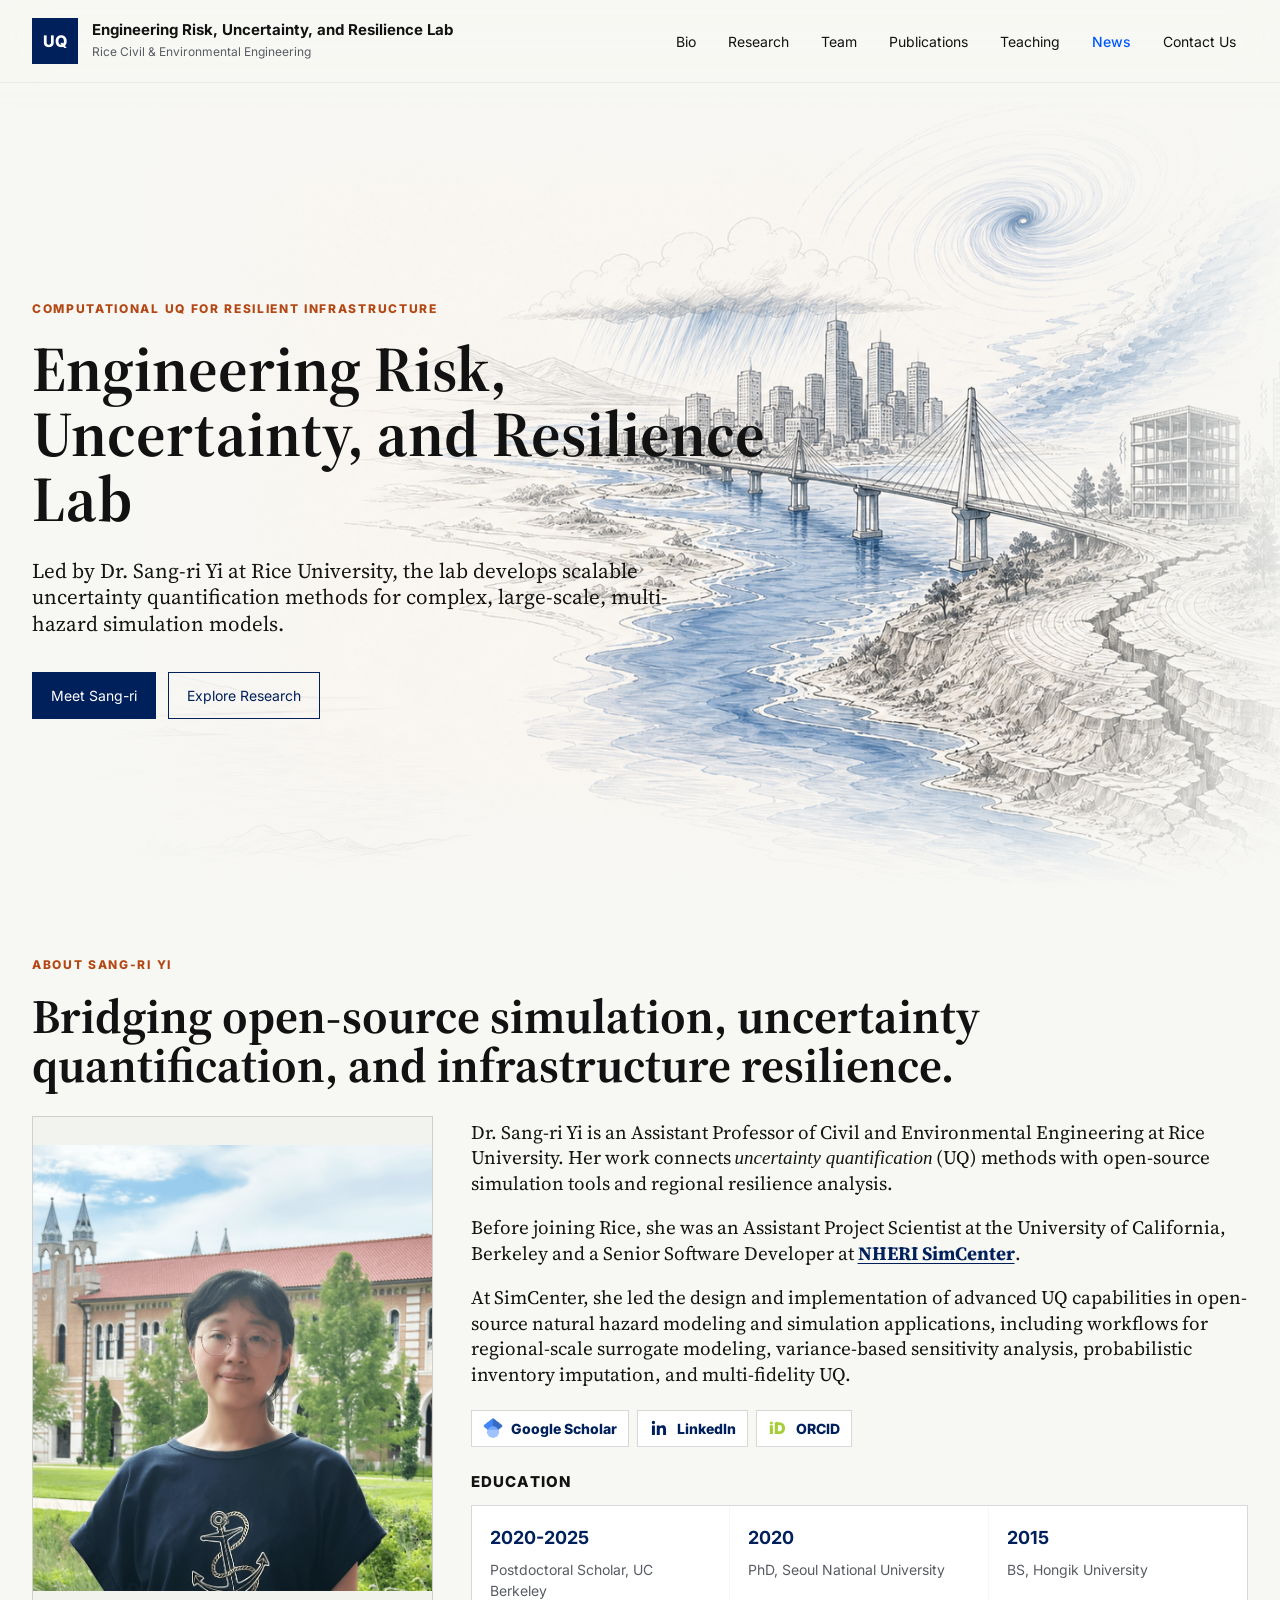
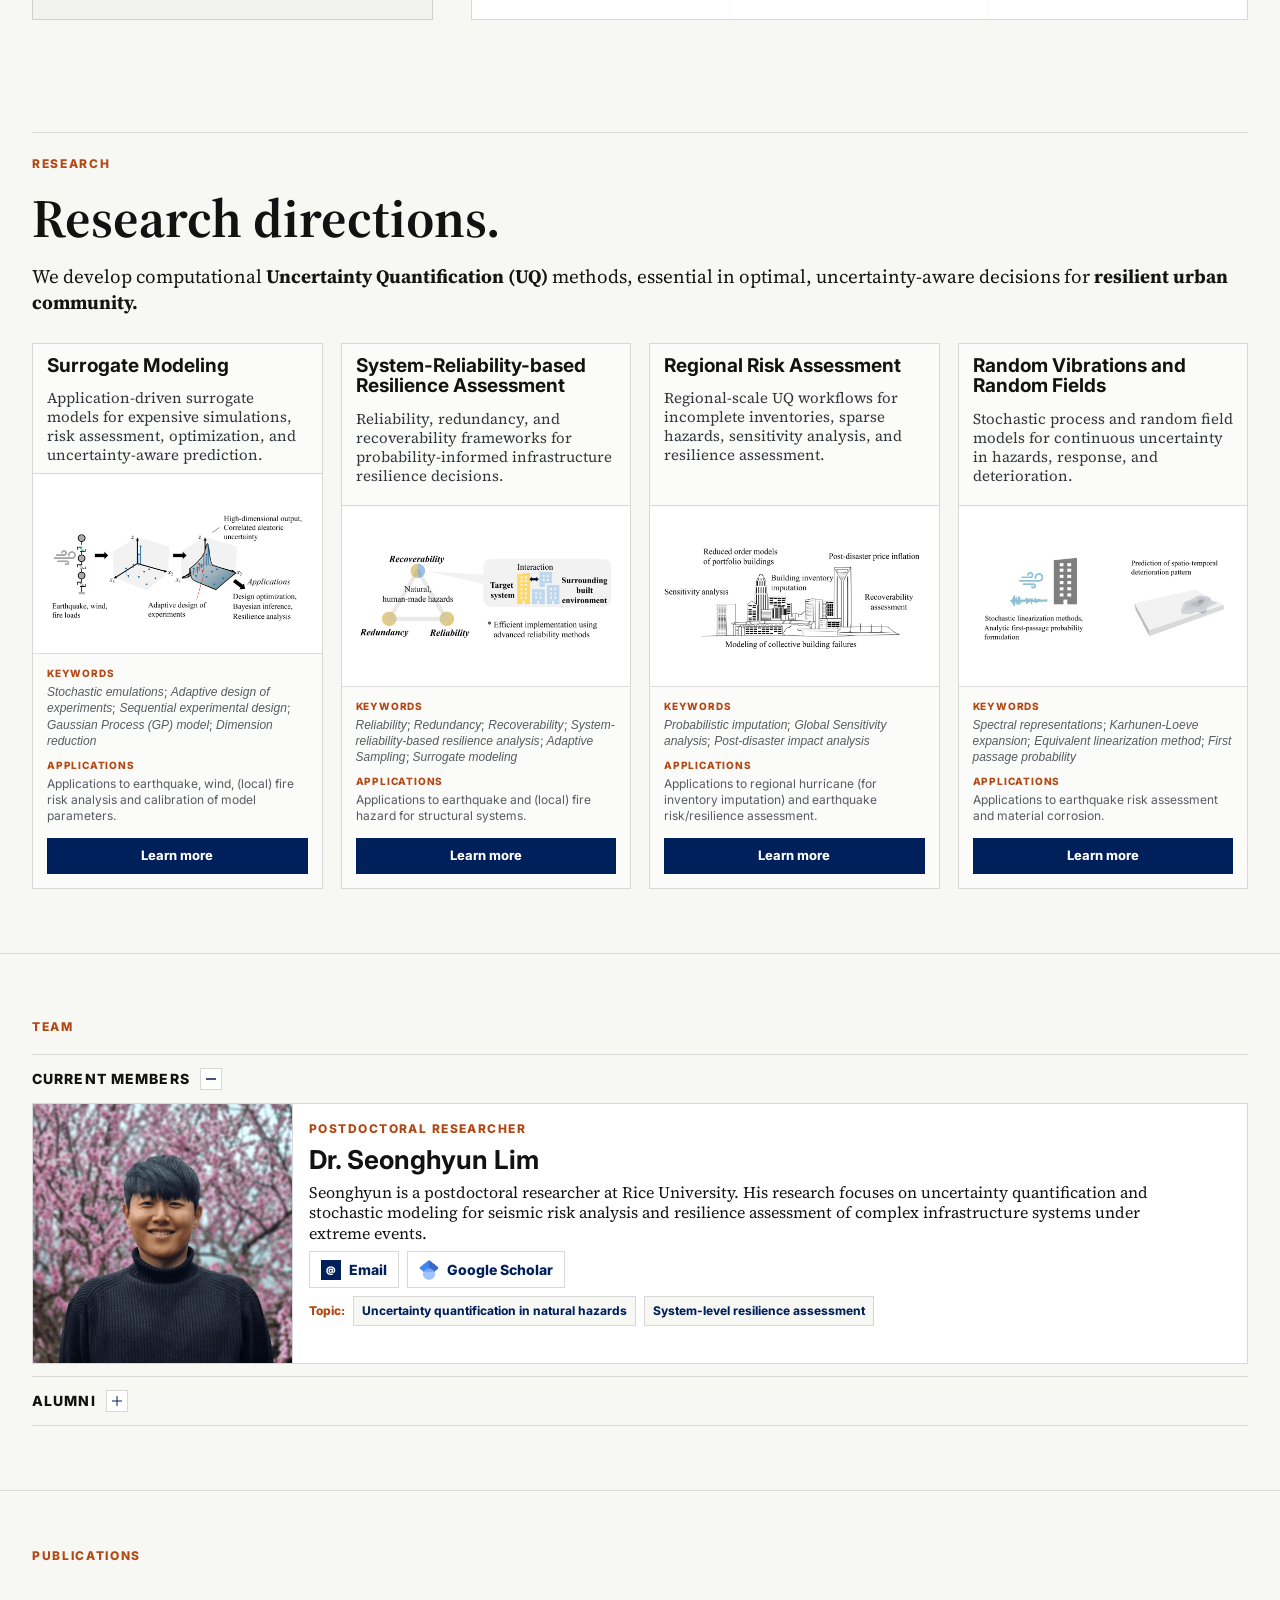
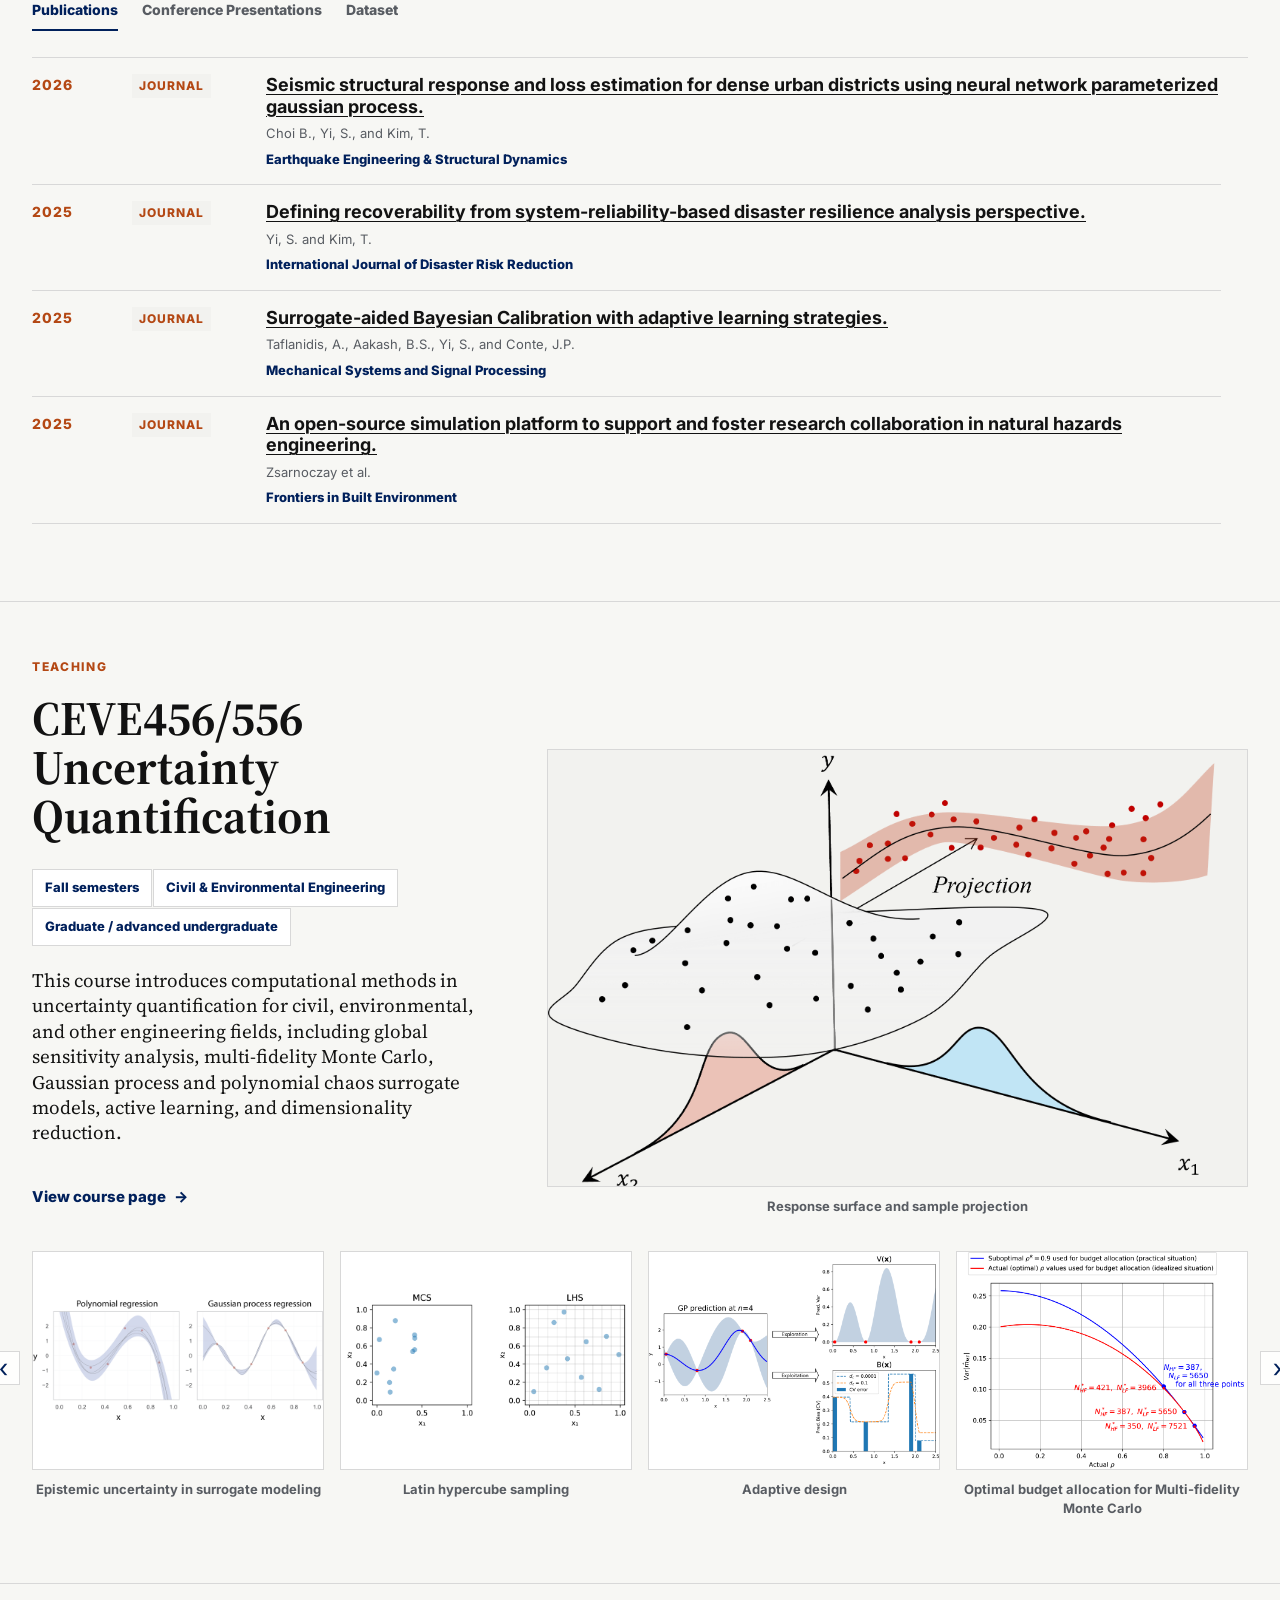
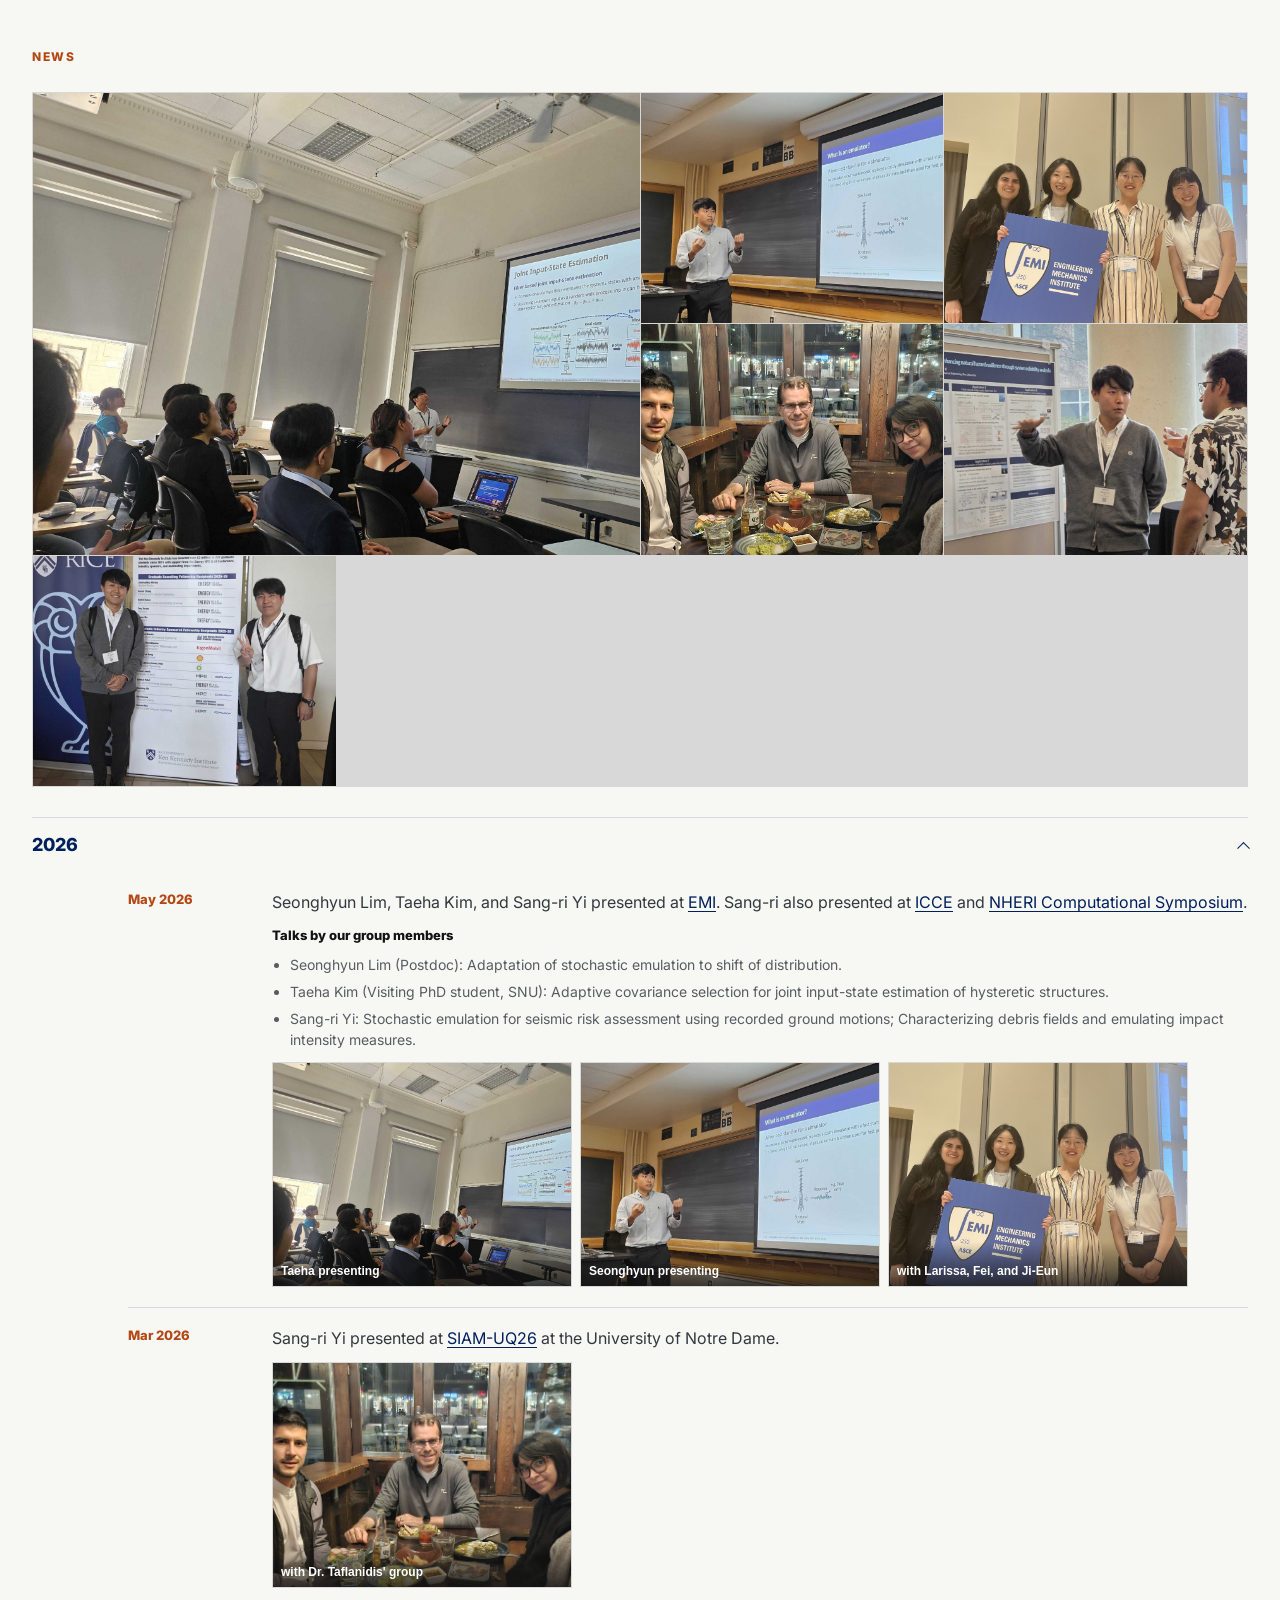
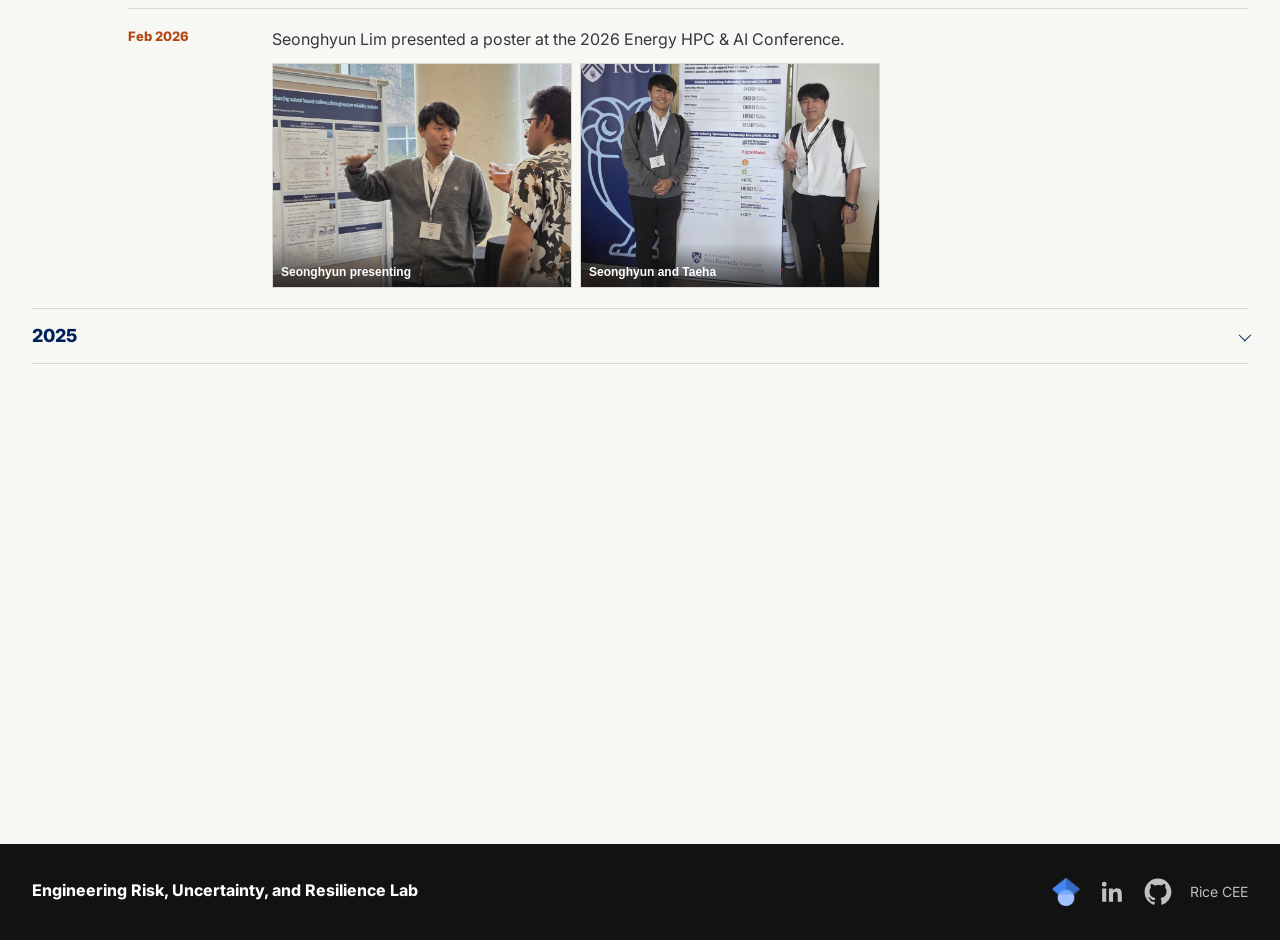
==== commit 1bd76f76: "day_5" ====
--- a/index.html
+++ b/index.html
@@ -8,7 +8,8 @@
   <link rel="preconnect" href="https://fonts.googleapis.com">
   <link rel="preconnect" href="https://fonts.gstatic.com" crossorigin>
   <link href="https://fonts.googleapis.com/css2?family=Inter:wght@400;500;600;700;800&family=Source+Serif+4:wght@500;600;700&display=swap" rel="stylesheet">
-  <link rel="stylesheet" href="styles.css?v=47">
+  <link rel="stylesheet" href="styles.css?v=74">
+  <link rel="stylesheet" href="research-demo.css?v=10">
 </head>
 <body>
   <header class="site-header" data-header>
@@ -59,7 +60,7 @@
         </div>
         <div class="bio-details">
           <p>Dr. Sang-ri Yi is an Assistant Professor of Civil and Environmental Engineering at Rice University. Her work connects <em>uncertainty quantification</em> (UQ) methods with open-source simulation tools and regional resilience analysis.</p>
-          <p>Before joining Rice, she was an Assistant Project Scientist at the University of California, Berkeley and a Senior Software Developer at NHERI SimCenter.</p>
+          <p>Before joining Rice, she was an Assistant Project Scientist at the University of California, Berkeley and a Senior Software Developer at <a href="https://simcenter.designsafe-ci.org/" target="_blank" rel="noreferrer">NHERI SimCenter</a>.</p>
           <p>At SimCenter, she led the design and implementation of advanced UQ capabilities in open-source natural hazard modeling and simulation applications, including workflows for regional-scale surrogate modeling, variance-based sensitivity analysis, probabilistic inventory imputation, and multi-fidelity UQ.</p>
           <div class="profile-links" aria-label="Sang-ri Yi profile links">
             <a href="https://scholar.google.com/citations?hl=en&amp;user=2m0CFvgAAAAJ&amp;view_op=list_works&amp;sortby=pubdate" target="_blank" rel="noreferrer"><span class="link-icon scholar-icon image-icon" aria-hidden="true"><img src="assets/google-scholar.png?v=2" alt=""></span><span>Google Scholar</span></a>
@@ -76,144 +77,69 @@
       </div>
     </section>
 
-    <section class="section" id="research">
+    <section class="section research-demo-section" id="research">
       <div class="section-head wide-head research-head">
         <div>
           <p class="section-kicker">Research</p>
-          <h2>Latest research directions.</h2>
-        </div>
-        <a class="section-view-link" href="https://uncertainty.blogs.rice.edu/research/" target="_blank" rel="noreferrer">View all</a>
-      </div>
-      <div class="research-layout">
-        <div class="research-feature-panel">
-          <article class="research-card featured-research">
-            <div class="research-card-image">
-              <img src="assets/research-surrogate.png" alt="Gaussian Process Surrogate Modeling">
-            </div>
-            <div class="research-card-body">
-              <div class="research-card-heading">
-                <h3>Surrogate Modeling</h3>
+          <h2>Research directions.</h2>
+        </div>
+      </div>
+      <div id="research-demo-root" data-research-demo="modal"></div>
+    </section>
+
+    <section class="section top-section" id="team">
+      <div class="section-head team-head">
+        <p class="section-kicker">Team</p>
+      </div>
+      <div class="team-roster">
+        <details class="team-group" open>
+          <summary class="team-group-toggle">
+            <span>Current Members</span>
+            <span aria-hidden="true"></span>
+          </summary>
+          <article class="team-member-card">
+            <figure class="team-member-photo">
+              <img src="assets/team-seonghyun-lim.png" alt="Dr. Seonghyun Lim">
+            </figure>
+            <div class="team-member-copy">
+              <p class="team-member-role">Postdoctoral Researcher</p>
+              <h3>Dr. Seonghyun Lim</h3>
+              <p class="team-member-bio">Seonghyun is a postdoctoral researcher at Rice University. His research focuses on uncertainty quantification and stochastic modeling for seismic risk analysis and resilience assessment of complex infrastructure systems under extreme events.</p>
+              <div class="profile-links team-member-links" aria-label="Seonghyun Lim profile links">
+                <a href="mailto:sl68@rice.edu"><span class="link-icon" aria-hidden="true">@</span><span>Email</span></a>
+                <a href="https://scholar.google.ca/citations?user=xd2oqD0AAAAJ&amp;hl=en" target="_blank" rel="noreferrer"><span class="link-icon scholar-icon image-icon" aria-hidden="true"><img src="assets/google-scholar.png?v=2" alt=""></span><span>Google Scholar</span></a>
               </div>
-              <small>Earthquake, wind, and fire risk analysis</small>
+              <div class="team-topic-row">
+                <span class="team-topic-label">Topic:</span>
+                <div class="team-topic-list" aria-label="Research topics">
+                  <span>Uncertainty quantification in natural hazards</span>
+                  <span>System-level resilience assessment</span>
+                </div>
+              </div>
             </div>
           </article>
-        </div>
-        <div class="research-side-stack" aria-label="Additional research directions">
-          <article class="research-card">
-            <div class="research-card-image">
-              <img src="assets/research-resilience.png" alt="Resilience analysis">
-            </div>
-            <div class="research-card-body">
-              <div class="research-card-heading">
-                <h3>Resilience Assessment</h3>
-              </div>
-              <small>Structural systems and lifeline networks</small>
-            </div>
-          </article>
-          <article class="research-card">
-            <div class="research-card-image">
-              <img src="assets/research-regional.png" alt="Regional scale uncertainty quantification">
-            </div>
-            <div class="research-card-body">
-              <div class="research-card-heading">
-                <h3>Regional Risk Assessment</h3>
-              </div>
-              <small>Hurricane and earthquake risk workflows</small>
-            </div>
-          </article>
-          <article class="research-card">
-            <div class="research-card-image">
-              <img src="assets/research-random-fields.png" alt="Random vibrations and random fields">
-            </div>
-            <div class="research-card-body">
-              <div class="research-card-heading">
-                <h3>Random Vibrations & Fields</h3>
-              </div>
-              <small>Earthquake response and material corrosion</small>
-            </div>
-          </article>
-        </div>
-      </div>
-    </section>
-
-    <section class="section top-section" id="team">
-      <div class="section-head wide-head">
-        <p class="section-kicker">People</p>
-        <h2>A growing research group at Rice University.</h2>
-        <p>The team section can expand as the lab grows, while keeping the current demo concise.</p>
-      </div>
-      <div class="people-stack">
-        <article class="person-card">
-          <div class="avatar">SL</div>
-          <div>
-            <h3>Dr. Seonghyun Lim</h3>
-            <p>Postdoctoral researcher focused on stochastic modeling, seismic risk analysis, and system-level resilience assessment of complex infrastructure systems.</p>
-          </div>
-        </article>
+        </details>
+        <details class="team-group">
+          <summary class="team-group-toggle">
+            <span>Alumni</span>
+            <span aria-hidden="true"></span>
+          </summary>
+          <p class="team-empty-state">No alumni listed yet.</p>
+        </details>
       </div>
     </section>
 
     <section class="section publication-section" id="publications">
       <div class="section-head wide-head">
         <p class="section-kicker">Publications</p>
-      </div>
-      <div class="publication-board compact-publications">
-        <article class="publication-card">
-          <div class="publication-index">2026</div>
-          <div class="publication-type">Journal</div>
-          <div class="publication-body">
-            <h3>Reliable building inventory imputation for regional-scale risk assessment: an uncertainty-guided framework using spatially-enhanced Transformers.</h3>
-            <p class="authors">Z. Song, W. Jiang, S. Yi, and J. Zhang</p>
-            <p class="publisher">Reliability Engineering &amp; System Safety</p>
-          </div>
-        </article>
-        <article class="publication-card">
-          <div class="publication-index">2026</div>
-          <div class="publication-type">Journal</div>
-          <div class="publication-body">
-            <h3>Dimensionality reduction can be used as a surrogate model for high-dimensional forward uncertainty quantification.</h3>
-            <p class="authors">J. Kim, S. Yi, and Z. Wang</p>
-            <p class="publisher">Reliability Engineering &amp; System Safety</p>
-          </div>
-        </article>
-        <article class="publication-card">
-          <div class="publication-index">2026</div>
-          <div class="publication-type">Journal</div>
-          <div class="publication-body">
-            <h3>Seismic structural response and loss estimation for dense urban districts using neural network parameterized Gaussian process.</h3>
-            <p class="authors">B. Choi, S. Yi, and T. Kim</p>
-            <p class="publisher">Earthquake Engineering &amp; Structural Dynamics</p>
-          </div>
-        </article>
-        <article class="publication-card">
-          <div class="publication-index">2026</div>
-          <div class="publication-type">Conference</div>
-          <div class="publication-body">
-            <h3>Adaptation of stochastic emulation to shift of distribution.</h3>
-            <p class="authors">S. Lim and S. Yi</p>
-            <p class="publisher">Engineering Mechanics Institute Conference 2026 (EMI 2026)</p>
-          </div>
-        </article>
-        <article class="publication-card">
-          <div class="publication-index">2026</div>
-          <div class="publication-type">Conference</div>
-          <div class="publication-body">
-            <h3>Stochastic emulation for seismic risk assessment and the impact of intensity measure selection.</h3>
-            <p class="authors">S. Yi, A. Taflanidis, P. Toofani Movaghar, C. Galasso, and D. Vamvatsikos</p>
-            <p class="publisher">Engineering Mechanics Institute Conference 2026 (EMI 2026)</p>
-          </div>
-        </article>
-        <article class="publication-card">
-          <div class="publication-index">2025</div>
-          <div class="publication-type">Conference</div>
-          <div class="publication-body">
-            <h3>Multi-output stochastic emulation for predicting correlated aleatoric uncertainty.</h3>
-            <p class="authors">S. Yi and A. Taflanidis</p>
-            <p class="publisher">14th International Conference on Structural Safety and Reliability (ICOSSAR'25)</p>
-          </div>
-        </article>
-      </div>
-      <a class="publication-link" href="https://uncertainty.blogs.rice.edu/publications/" target="_blank" rel="noreferrer">View complete publication list</a>
+        <div class="publication-tabs" data-publication-tabs role="tablist" aria-label="Publication views">
+          <button class="publication-tab is-active" type="button" role="tab" aria-selected="true" data-publication-tab="publications">Publications</button>
+          <button class="publication-tab" type="button" role="tab" aria-selected="false" data-publication-tab="conferences">Conference Presentations</button>
+          <button class="publication-tab" type="button" role="tab" aria-selected="false" data-publication-tab="dataset">Dataset</button>
+          <span class="publication-tab-underline" data-publication-underline aria-hidden="true"></span>
+        </div>
+      </div>
+      <div class="publication-board compact-publications" data-publication-list></div>
     </section>
 
     <section class="section teaching-section" id="teaching">
@@ -227,33 +153,57 @@
             <span>Graduate / advanced undergraduate</span>
           </div>
           <p class="teaching-description">This course introduces computational methods in uncertainty quantification for civil, environmental, and other engineering fields, including global sensitivity analysis, multi-fidelity Monte Carlo, Gaussian process and polynomial chaos surrogate models, active learning, and dimensionality reduction.</p>
-          <a class="section-view-link teaching-link" href="https://uncertainty.blogs.rice.edu/teaching/" target="_blank" rel="noreferrer">View course page</a>
+          <a class="section-view-link teaching-link" href="https://courses.rice.edu/courses/courses/!SWKSCAT.cat?p_action=COURSE&amp;p_term=202620&amp;p_crn=25696" target="_blank" rel="noreferrer">View course page</a>
         </div>
         <figure class="teaching-feature">
-          <img src="assets/teaching-response-surface.png" alt="Response surface and sample projection">
+          <button class="teaching-zoom" type="button" data-site-zoom-src="assets/teaching-response-surface.png" data-site-zoom-alt="Response surface and sample projection" aria-label="Zoom image: Response surface and sample projection">
+            <img src="assets/teaching-response-surface.png" alt="Response surface and sample projection">
+          </button>
           <figcaption>Response surface and sample projection</figcaption>
         </figure>
       </div>
-      <div class="teaching-gallery" aria-label="Teaching visual topics">
-        <figure>
-          <img src="assets/teaching-pce.png" alt="Epistemic uncertainty in surrogate modeling">
-          <figcaption>Epistemic uncertainty in surrogate modeling</figcaption>
-        </figure>
-        <figure>
-          <img src="assets/teaching-lhs.png" alt="Latin hypercube sampling">
-          <figcaption>Latin hypercube sampling</figcaption>
-        </figure>
-        <figure>
-          <img src="assets/teaching-adaptive-design.png" alt="Adaptive design">
-          <figcaption>Adaptive design</figcaption>
-        </figure>
-        <figure>
-          <img src="assets/teaching-mfmc.png" alt="Optimal budget allocation for Multi-fidelity Monte Carlo">
-          <figcaption>Optimal budget allocation for Multi-fidelity Monte Carlo</figcaption>
-        </figure>
-        <figure>
-          <img src="assets/teaching-gp-fitting.png" alt="Gaussian process fitting">
-          <figcaption>Gaussian process fitting</figcaption>
+      <div class="teaching-carousel" data-teaching-carousel>
+        <button class="teaching-carousel-button previous" type="button" data-teaching-carousel-prev aria-label="Show previous teaching images">&lsaquo;</button>
+        <div class="teaching-gallery" aria-label="Teaching visual topics" data-teaching-gallery>
+          <figure>
+            <button class="teaching-zoom" type="button" data-site-zoom-src="assets/teaching-pce.png" data-site-zoom-alt="Epistemic uncertainty in surrogate modeling" aria-label="Zoom image: Epistemic uncertainty in surrogate modeling">
+              <img src="assets/teaching-pce.png" alt="Epistemic uncertainty in surrogate modeling">
+            </button>
+            <figcaption>Epistemic uncertainty in surrogate modeling</figcaption>
+          </figure>
+          <figure>
+            <button class="teaching-zoom" type="button" data-site-zoom-src="assets/teaching-lhs.png" data-site-zoom-alt="Latin hypercube sampling" aria-label="Zoom image: Latin hypercube sampling">
+              <img src="assets/teaching-lhs.png" alt="Latin hypercube sampling">
+            </button>
+            <figcaption>Latin hypercube sampling</figcaption>
+          </figure>
+          <figure>
+            <button class="teaching-zoom" type="button" data-site-zoom-src="assets/teaching-adaptive-design.png" data-site-zoom-alt="Adaptive design" aria-label="Zoom image: Adaptive design">
+              <img src="assets/teaching-adaptive-design.png" alt="Adaptive design">
+            </button>
+            <figcaption>Adaptive design</figcaption>
+          </figure>
+          <figure>
+            <button class="teaching-zoom" type="button" data-site-zoom-src="assets/teaching-mfmc.png" data-site-zoom-alt="Optimal budget allocation for Multi-fidelity Monte Carlo" aria-label="Zoom image: Optimal budget allocation for Multi-fidelity Monte Carlo">
+              <img src="assets/teaching-mfmc.png" alt="Optimal budget allocation for Multi-fidelity Monte Carlo">
+            </button>
+            <figcaption>Optimal budget allocation for Multi-fidelity Monte Carlo</figcaption>
+          </figure>
+          <figure>
+            <button class="teaching-zoom" type="button" data-site-zoom-src="assets/teaching-gp-fitting.png" data-site-zoom-alt="Gaussian process fitting" aria-label="Zoom image: Gaussian process fitting">
+              <img src="assets/teaching-gp-fitting.png" alt="Gaussian process fitting">
+            </button>
+            <figcaption>Gaussian process fitting</figcaption>
+          </figure>
+        </div>
+        <button class="teaching-carousel-button next" type="button" data-teaching-carousel-next aria-label="Show next teaching images">&rsaquo;</button>
+      </div>
+      <div class="site-lightbox" data-site-lightbox aria-hidden="true">
+        <button class="site-lightbox-scrim" type="button" data-site-lightbox-close aria-label="Close image preview"></button>
+        <figure class="site-lightbox-panel">
+          <button class="site-lightbox-close" type="button" data-site-lightbox-close aria-label="Close image preview">Close</button>
+          <img src="[data-uri]" alt="">
+          <figcaption></figcaption>
         </figure>
       </div>
     </section>
@@ -261,50 +211,33 @@
     <section class="section news-section" id="news">
       <div class="section-head wide-head">
         <p class="section-kicker">News</p>
-        <h2>Latest lab activity.</h2>
-      </div>
-      <div class="timeline">
-        <article>
-          <span>May 2026</span>
-          <p>Seonghyun Lim, Taeha Kim, and Sang-ri Yi presented at EMI; Sang-ri also presented at ICCE and the NHERI Computational Symposium.</p>
-          <div class="timeline-media">
-            <img src="assets/news-emi-group.jpg" alt="Group photo from 2026 conference activity">
-          </div>
-        </article>
-        <article>
-          <span>Mar 2026</span>
-          <p>Sang-ri Yi presented in the Department of Civil and Environmental Engineering at the University of Notre Dame.</p>
-          <div class="timeline-media">
-            <img src="assets/news-nd-group.jpg" alt="Sang-ri Yi with Dr. Taflanidis group at Notre Dame">
-          </div>
-        </article>
-        <article>
-          <span>Feb 2026</span>
-          <p>Seonghyun Lim presented a poster at the 2026 Conference for Quantum Topology.</p>
-          <div class="timeline-media">
-            <img src="assets/news-cqt-seonghyun.jpg" alt="Seonghyun Lim presenting a poster">
-          </div>
-        </article>
-        <article>
-          <span>Dec 2025</span>
-          <p>Taeha Kim joined the group as a Visiting PhD Student from Seoul National University, and Sang-ri Yi joined the EMI Objective Resilience Committee.</p>
-        </article>
-      </div>
+      </div>
+      <div class="news-atlas" data-news-atlas></div>
+      <div class="news-archive" data-news-archive></div>
     </section>
 
     <section class="contact-section" id="contact">
-      <div>
-        <p class="section-kicker">Contact Us</p>
-        <h2>Prospective PhD students are welcome to reach out.</h2>
-        <p>The lab expects one or two PhD students starting Fall 2026 and is looking for students confident in engineering mathematics, statistics, and ethical research practice.</p>
+      <div class="contact-copy">
+        <h2 class="contact-title">Contact Us</h2>
+        <p class="contact-description">Dr. Sang-ri Yi's email, office phone number, and office location can be found via the profile link below.</p>
+        <a class="contact-profile-link" href="https://profiles.rice.edu/faculty/sang-ri-yi" target="_blank" rel="noreferrer">Rice profile <span aria-hidden="true">&rarr;</span></a>
       </div>
       <div class="contact-card">
         <span>Open Positions</span>
         <strong>Fall 2026 PhD opportunities</strong>
-        <p>Applicants are encouraged to introduce their background, research interests, long-term goals, and CV.</p>
-        <a class="button primary" href="https://uncertainty.blogs.rice.edu/contact-us/" target="_blank" rel="noreferrer">Contact Information</a>
-      </div>
-    </section>
+        <p>One or two PhD students are expected, starting Fall 2026.</p>
+        <details class="contact-guidance">
+          <summary class="button primary">Learn more</summary>
+          <div class="contact-guidance-body">
+            <h3>To Prospective PhD Students</h3>
+            <p>Thank you for your interest in joining our lab.</p>
+            <p>I am seeking PhD students who are confident in engineering mathematics and statistics and committed to ethical research practices. Please apply to the <a href="https://cee.rice.edu/academics/graduate-programs/phd-program" target="_blank" rel="noreferrer">Rice CEE PhD Program</a> and see more information on <a href="https://cee.rice.edu/academics/graduate-programs/graduate-admissions" target="_blank" rel="noreferrer">Graduate Admissions</a>.</p>
+            <p>Prospective PhD students are encouraged to contact Dr. Yi before or after applying. In the message, please briefly introduce your background, current research interests, and long-term goals, and attach your CV. You are welcome to include other documents, such as a class project you enjoyed, that show your strengths and style.</p>
+            <p>Sending a message is encouraged but not required. Every message will be reviewed carefully, though a response may not always be possible. If you have already submitted your application to Rice, please indicate that clearly.</p>
+          </div>
+        </details>
+      </div>
+    </section>
   </main>
 
   <footer class="site-footer">
@@ -317,6 +250,10 @@
     </div>
   </footer>
 
-  <script src="script.js"></script>
+  <script src="assets/research/research-content.js?v=4"></script>
+  <script src="assets/publications-data.js?v=5"></script>
+  <script src="assets/news/news-data.js?v=1"></script>
+  <script src="research-demo.js?v=9"></script>
+  <script src="script.js?v=9"></script>
 </body>
 </html>
--- a/styles.css
+++ b/styles.css
@@ -52,13 +52,26 @@
   justify-content: space-between;
   gap: 24px;
   padding: 18px 32px;
-  background: rgba(247, 247, 244, 0.92);
-  border-bottom: 1px solid var(--line);
-  backdrop-filter: blur(18px);
+  overflow: visible;
+  background: rgba(247, 247, 244, 0.42);
+  border-bottom: 1px solid rgba(18, 18, 18, 0.08);
+  backdrop-filter: blur(22px) saturate(135%);
+}
+
+.site-header::after {
+  position: absolute;
+  right: 0;
+  bottom: -30px;
+  left: 0;
+  height: 30px;
+  background: linear-gradient(180deg, rgba(247, 247, 244, 0.34), rgba(247, 247, 244, 0));
+  content: "";
+  pointer-events: none;
 }
 
 .site-header.is-scrolled {
-  box-shadow: 0 1px 0 rgba(18, 18, 18, 0.08);
+  background: rgba(247, 247, 244, 0.58);
+  box-shadow: 0 1px 0 rgba(18, 18, 18, 0.05);
 }
 
 .brand {
@@ -156,7 +169,6 @@
   margin: 0 auto;
   padding: 84px 32px 48px;
   background: var(--paper);
-  border-bottom: 1px solid var(--line);
 }
 
 .hero-background {
@@ -165,6 +177,17 @@
   background-position: center center;
   background-size: cover;
   background-repeat: no-repeat;
+}
+
+.hero-background::before {
+  position: absolute;
+  inset: 0;
+  z-index: 0;
+  background:
+    linear-gradient(90deg, var(--paper) 0%, rgba(247, 247, 244, 0.92) 10%, rgba(247, 247, 244, 0) 28%, rgba(247, 247, 244, 0) 78%, rgba(247, 247, 244, 0.9) 100%),
+    linear-gradient(180deg, var(--paper) 0%, rgba(247, 247, 244, 0) 16%, rgba(247, 247, 244, 0) 82%, var(--paper) 100%);
+  content: "";
+  pointer-events: none;
 }
 
 .hero-copy {
@@ -258,12 +281,13 @@
   text-transform: uppercase;
 }
 
+
 .section,
-.bio-section,
+.bio-section,
 .contact-section {
-  padding: 90px 32px;
-}
-
+  padding: 64px 32px;
+}
+
 .contact-section {
   display: grid;
   grid-template-columns: minmax(0, 0.85fr) minmax(0, 1.15fr);
@@ -272,15 +296,15 @@
 }
 
 .bio-section,
-.section,
+.section,
 .contact-section {
   max-width: 1280px;
   margin: 0 auto;
 }
 
 .bio-section {
-  padding-top: 76px;
-  padding-bottom: 76px;
+  padding-top: 56px;
+  padding-bottom: 56px;
 }
 
 .bio-layout {
@@ -320,6 +344,14 @@
   font-size: 19px;
   font-weight: 400;
   line-height: 1.34;
+}
+
+.bio-details p a {
+  color: var(--rice-blue);
+  font-weight: 700;
+  text-decoration: underline;
+  text-decoration-thickness: 1px;
+  text-underline-offset: 3px;
 }
 
 .profile-links {
@@ -438,7 +470,7 @@
 
 .section-head {
   max-width: 100%;
-  margin-bottom: 36px;
+  margin-bottom: 26px;
 }
 
 .wide-head h2 {
@@ -471,7 +503,7 @@
   justify-content: space-between;
   gap: 28px;
   border-top: 1px solid var(--line);
-  padding-top: 30px;
+  padding-top: 22px;
 }
 
 .research-head h2 {
@@ -580,48 +612,259 @@
   font-weight: 750;
 }
 
-.people-stack {
-  display: grid;
-  gap: 16px;
-}
-
 #team {
   border-top: 1px solid var(--line);
 }
 
+.team-head {
+  margin-bottom: 14px;
+}
+
+.team-roster {
+  display: grid;
+  gap: 12px;
+}
+
+.team-group {
+  border-top: 1px solid var(--line);
+}
+
+.team-group:last-child {
+  border-bottom: 1px solid var(--line);
+}
+
+.team-group-toggle {
+  display: flex;
+  min-height: 48px;
+  align-items: center;
+  justify-content: flex-start;
+  gap: 10px;
+  cursor: pointer;
+  list-style: none;
+}
+
+.team-group-toggle::-webkit-details-marker {
+  display: none;
+}
+
+.team-group-toggle span:first-child {
+  color: var(--ink);
+  font-size: 14px;
+  font-weight: 800;
+  letter-spacing: 0.08em;
+  text-transform: uppercase;
+}
+
+.team-group-toggle span:last-child {
+  position: relative;
+  width: 22px;
+  height: 22px;
+  flex: 0 0 22px;
+  border: 1px solid var(--line);
+  background: var(--white);
+}
+
+.team-group-toggle span:last-child::before,
+.team-group-toggle span:last-child::after {
+  position: absolute;
+  top: 50%;
+  left: 50%;
+  width: 10px;
+  height: 1px;
+  background: var(--rice-blue);
+  content: "";
+  transform: translate(-50%, -50%);
+}
+
+.team-group-toggle span:last-child::after {
+  transform: translate(-50%, -50%) rotate(90deg);
+}
+
+.team-group[open] .team-group-toggle span:last-child::after {
+  transform: translate(-50%, -50%) rotate(0deg);
+}
+
 #publications,
 #teaching,
-#news,
+#news,
 .contact-section {
   border-top: 1px solid var(--line);
 }
 
-.person-card {
-  display: grid;
-  grid-template-columns: 72px minmax(0, 1fr);
-  gap: 20px;
-  padding: 24px;
+.team-member-card {
+  display: grid;
+  grid-template-columns: minmax(170px, 260px) minmax(0, 1fr);
+  gap: 0;
+  overflow: hidden;
   background: var(--white);
   border: 1px solid var(--line);
 }
 
-.avatar {
-  display: grid;
-  width: 72px;
-  height: 72px;
-  place-items: center;
+.team-member-photo {
+  min-width: 0;
+  margin: 0;
+  border-right: 1px solid var(--line);
+  background: #f1f1ee;
+}
+
+.team-member-photo img {
+  width: 100%;
+  height: 100%;
+  min-height: 0;
+  max-height: 280px;
+  object-fit: cover;
+  object-position: center;
+}
+
+.team-member-copy {
+  display: grid;
+  align-content: start;
+  gap: 8px;
+  min-width: 0;
+  padding: 16px;
+}
+
+.team-member-role {
+  margin: 0;
+  color: var(--copper);
+  font-size: 12px;
+  font-weight: 800;
+  letter-spacing: 0.12em;
+  text-transform: uppercase;
+}
+
+.team-member-copy h3 {
+  margin: 0;
+  color: var(--ink);
+  font-size: 26px;
+  line-height: 1.08;
+}
+
+.team-member-bio {
+  max-width: 860px;
+  margin: 0;
+  color: #141413;
+  font-family: "Source Serif 4", Georgia, serif;
+  font-size: 16px;
+  line-height: 1.28;
+}
+
+.team-topic-row,
+.team-member-links {
+  display: flex;
+  flex-wrap: wrap;
+  gap: 8px;
+}
+
+.team-topic-row {
+  align-items: center;
+}
+
+.team-topic-list {
+  display: flex;
+  flex-wrap: wrap;
+  gap: 8px;
+}
+
+.team-topic-label {
+  color: var(--copper);
+  font-size: 12px;
+  font-weight: 800;
+}
+
+.team-topic-list span {
+  padding: 5px 8px;
+  border: 1px solid var(--line);
+  background: var(--paper);
+  color: var(--rice-blue);
+  font-size: 12px;
+  font-weight: 750;
+}
+
+.team-member-links {
+  margin: 0;
+}
+
+.team-empty-state {
+  margin: 0 0 16px;
+  color: var(--muted);
+  font-size: 14px;
+}
+
+.publication-section {
+  padding-top: 56px;
+}
+
+.publication-section .section-head {
+  display: grid;
+  gap: 14px;
+}
+
+.publication-tabs {
+  position: relative;
+  display: flex;
+  width: fit-content;
+  max-width: 100%;
+  gap: 24px;
+  overflow-x: auto;
+  scrollbar-width: none;
+}
+
+.publication-tabs::-webkit-scrollbar {
+  display: none;
+}
+
+.publication-tab {
+  min-height: 34px;
+  padding: 0 0 8px;
+  border: 0;
+  background: transparent;
+  color: var(--muted);
+  font: inherit;
+  font-size: 14px;
+  font-weight: 800;
+  white-space: nowrap;
+  cursor: pointer;
+}
+
+.publication-tab.is-active {
+  color: var(--rice-blue);
+}
+
+.publication-tab-underline {
+  position: absolute;
+  bottom: 0;
+  left: 0;
+  width: 0;
+  height: 2px;
   background: var(--rice-blue);
-  color: var(--white);
-  font-weight: 800;
-}
-
-.publication-section {
-  padding-top: 78px;
+  transform: translateX(0);
+  transition: transform 220ms ease, width 220ms ease;
 }
 
 .publication-board {
   display: grid;
-  border-top: 2px solid var(--ink);
+  max-height: 480px;
+  overflow-y: auto;
+  background: var(--paper);
+  padding-right: 12px;
+  border-top: 1px solid var(--line);
+  scrollbar-gutter: stable;
+  scrollbar-color: #bdbdb8 var(--paper);
+}
+
+.publication-board::-webkit-scrollbar {
+  width: 10px;
+}
+
+.publication-board::-webkit-scrollbar-track {
+  background: var(--paper);
+}
+
+.publication-board::-webkit-scrollbar-thumb {
+  border: 3px solid var(--paper);
+  border-radius: 999px;
+  background: #bdbdb8;
 }
 
 .publication-card {
@@ -631,6 +874,11 @@
   padding: 16px 0;
   align-items: start;
   border-bottom: 1px solid var(--line);
+  transition: background-color 180ms ease;
+}
+
+.publication-card.is-targeted {
+  background: rgba(0, 32, 91, 0.06);
 }
 
 .publication-index {
@@ -663,6 +911,27 @@
   line-height: 1.2;
 }
 
+.publication-body h3 a {
+  color: inherit;
+  text-decoration: underline;
+  text-decoration-thickness: 1px;
+  text-underline-offset: 3px;
+}
+
+.publication-award {
+  color: var(--ink);
+  font-weight: 900;
+}
+
+.publication-empty {
+  margin: 0;
+  padding: 20px 0;
+  border-bottom: 1px solid var(--line);
+  color: var(--muted);
+  font-size: 14px;
+  font-weight: 700;
+}
+
 .authors,
 .publisher {
   margin-bottom: 0;
@@ -676,21 +945,13 @@
   font-weight: 800;
 }
 
-.publication-link {
-  display: inline-flex;
-  width: fit-content;
-  min-height: 44px;
-  align-items: center;
-  margin-top: 22px;
-  padding: 11px 15px;
-  border: 1px solid var(--ink);
+.publication-meta {
   color: var(--ink);
-  font-size: 14px;
-  font-weight: 800;
+  font-weight: 400;
 }
 
 .teaching-section {
-  padding-top: 78px;
+  padding-top: 56px;
 }
 
 .teaching-layout {
@@ -746,12 +1007,22 @@
   margin: 0;
 }
 
+.teaching-zoom {
+  display: block;
+  width: 100%;
+  padding: 0;
+  border: 0;
+  background: transparent;
+  cursor: zoom-in;
+}
+
 .teaching-feature img {
   width: 100%;
   aspect-ratio: 16 / 10;
   object-fit: cover;
   background: #f2f2ef;
   border: 1px solid var(--line);
+  display: block;
 }
 
 .teaching-feature figcaption,
@@ -760,16 +1031,30 @@
   color: var(--muted);
   font-size: 13px;
   font-weight: 700;
+  text-align: center;
+}
+
+.teaching-carousel {
+  position: relative;
+  margin-top: 34px;
+  padding: 0;
+  overflow: visible;
 }
 
 .teaching-gallery {
-  display: grid;
-  grid-template-columns: repeat(5, minmax(0, 1fr));
+  display: flex;
   gap: 16px;
-  margin-top: 34px;
+  overflow: hidden;
+  scroll-behavior: smooth;
+  scrollbar-width: none;
+}
+
+.teaching-gallery::-webkit-scrollbar {
+  display: none;
 }
 
 .teaching-gallery figure {
+  flex: 0 0 calc((100% - 48px) / 4);
   min-width: 0;
 }
 
@@ -779,54 +1064,356 @@
   object-fit: contain;
   background: var(--white);
   border: 1px solid var(--line);
-}
-
-.timeline {
+  display: block;
+}
+
+.teaching-carousel-button {
+  position: absolute;
+  top: calc(50% - 34px);
+  z-index: 2;
+  display: grid;
+  width: 34px;
+  height: 34px;
+  place-items: center;
+  border: 1px solid var(--line);
+  background: rgba(255, 255, 255, 0.82);
+  color: var(--rice-blue);
+  font-family: "Inter", Arial, sans-serif;
+  font-size: 26px;
+  line-height: 1;
+  cursor: pointer;
+  backdrop-filter: blur(12px);
+}
+
+.teaching-carousel-button:hover {
+  color: var(--active-blue);
+}
+
+.teaching-carousel-button.previous {
+  left: -46px;
+}
+
+.teaching-carousel-button.next {
+  right: -46px;
+}
+
+body.site-lightbox-open {
+  overflow: hidden;
+}
+
+.site-lightbox {
+  position: fixed;
+  inset: 0;
+  z-index: 120;
+  display: grid;
+  place-items: center;
+  padding: 32px;
+  pointer-events: none;
+  visibility: hidden;
+}
+
+.site-lightbox[aria-hidden="false"] {
+  pointer-events: auto;
+  visibility: visible;
+}
+
+.site-lightbox-scrim {
+  position: absolute;
+  inset: 0;
+  border: 0;
+  background: rgba(18, 18, 18, 0.72);
+  opacity: 0;
+  transition: opacity 160ms ease;
+}
+
+.site-lightbox[aria-hidden="false"] .site-lightbox-scrim {
+  opacity: 1;
+}
+
+.site-lightbox-panel {
+  position: relative;
+  z-index: 1;
+  display: grid;
+  width: min(1120px, 92vw);
+  max-height: 88vh;
+  margin: 0;
+  padding: 18px;
+  background: var(--paper);
+  border: 1px solid rgba(255, 255, 255, 0.2);
+  box-shadow: 0 24px 70px rgba(0, 0, 0, 0.34);
+  transform: scale(0.98);
+  transition: transform 160ms ease;
+}
+
+.site-lightbox[aria-hidden="false"] .site-lightbox-panel {
+  transform: scale(1);
+}
+
+.site-lightbox-panel img {
+  width: 100%;
+  max-height: 74vh;
+  object-fit: contain;
+  background: var(--white);
+}
+
+.site-lightbox-panel figcaption {
+  margin-top: 10px;
+  color: var(--muted);
+  font-size: 13px;
+  text-align: center;
+}
+
+.site-lightbox-close {
+  justify-self: end;
+  min-height: 34px;
+  margin-bottom: 10px;
+  border: 1px solid var(--line);
+  background: var(--white);
+  color: var(--rice-blue);
+  font: inherit;
+  font-size: 13px;
+  font-weight: 800;
+  cursor: pointer;
+}
+
+.news-atlas {
   display: grid;
   grid-template-columns: repeat(4, minmax(0, 1fr));
+  grid-auto-rows: minmax(150px, 18vw);
   gap: 1px;
   overflow: hidden;
   border: 1px solid var(--line);
-}
-
-.timeline article {
-  display: flex;
-  flex-direction: column;
-  min-height: 300px;
-  padding: 22px;
+  background: var(--line);
+}
+
+.news-atlas-tile,
+.news-thumb {
+  position: relative;
+  display: block;
+  width: 100%;
+  min-width: 0;
+  padding: 0;
+  border: 0;
   background: var(--white);
-}
-
-.timeline span {
+  color: inherit;
+  cursor: zoom-in;
+  overflow: hidden;
+}
+
+.news-atlas-tile.is-lead {
+  grid-column: span 2;
+  grid-row: span 2;
+}
+
+.news-atlas-tile img,
+.news-thumb img {
+  width: 100%;
+  height: 100%;
+  object-fit: cover;
   display: block;
-  margin-bottom: 32px;
+  transition: transform 220ms ease;
+}
+
+.news-atlas-tile:hover img,
+.news-thumb:hover img {
+  transform: scale(1.025);
+}
+
+.news-atlas-tile {
+  cursor: pointer;
+}
+
+.news-archive {
+  margin-top: 30px;
+  border-top: 1px solid var(--line);
+}
+
+.news-year-group {
+  border-bottom: 1px solid var(--line);
+}
+
+.news-year-group summary {
+  display: grid;
+  grid-template-columns: 96px minmax(0, 1fr);
+  align-items: center;
+  padding: 18px 0;
+  color: var(--rice-blue);
+  cursor: pointer;
+  list-style: none;
+}
+
+.news-year-group summary::-webkit-details-marker {
+  display: none;
+}
+
+.news-year-group summary > span:first-child {
+  font-size: 18px;
+  font-weight: 800;
+  line-height: 1;
+}
+
+.news-year-toggle {
+  justify-self: end;
+  width: 9px;
+  height: 9px;
+  border-right: 1px solid currentColor;
+  border-bottom: 1px solid currentColor;
+  transform: rotate(45deg) translateY(-2px);
+  transition: transform 180ms ease;
+}
+
+.news-year-group[open] .news-year-toggle {
+  transform: rotate(225deg) translate(-2px, -2px);
+}
+
+.news-year-rows {
+  display: grid;
+  grid-template-columns: 96px minmax(0, 1fr);
+}
+
+.news-year-rows > * {
+  grid-column: 2;
+}
+
+.news-row {
+  display: grid;
+  grid-template-columns: 120px minmax(0, 1fr);
+  gap: 24px;
+  padding: 18px 0;
+  border-top: 1px solid var(--line);
+}
+
+.news-row:first-child {
+  border-top: 0;
+}
+
+.news-row time {
   color: var(--copper);
   font-size: 13px;
   font-weight: 800;
 }
 
-.timeline p {
+.news-row-body {
+  display: grid;
+  gap: 12px;
+}
+
+.news-row-body p {
+  margin: 0;
   color: #34383e;
 }
 
-.timeline-media {
+.news-row-body a,
+.news-details a {
+  color: var(--rice-blue);
+  text-decoration: underline;
+  text-decoration-thickness: 1px;
+  text-underline-offset: 3px;
+}
+
+.news-details {
   display: grid;
   gap: 8px;
-  margin-top: auto;
-  padding-top: 18px;
-}
-
-.timeline-media img {
-  width: 100%;
+}
+
+.news-details > span {
+  color: var(--ink);
+  font-size: 13px;
+  font-weight: 800;
+}
+
+.news-details ul {
+  display: grid;
+  gap: 6px;
+  margin: 0;
+  padding-left: 18px;
+  color: var(--muted);
+  font-size: 14px;
+}
+
+.news-thumbs {
+  display: flex;
+  gap: 8px;
+  overflow-x: auto;
+  padding-bottom: 2px;
+  scrollbar-color: #bdbdb8 var(--paper);
+}
+
+.news-thumb {
+  flex: 0 0 300px;
+  border: 1px solid var(--line);
+}
+
+.news-thumb img {
   aspect-ratio: 4 / 3;
-  object-fit: cover;
-  background: #f2f2ef;
-  border: 1px solid var(--line);
-}
-
+  height: auto;
+}
+
+.news-thumb span {
+  position: absolute;
+  right: 0;
+  bottom: 0;
+  left: 0;
+  padding: 22px 8px 7px;
+  background: linear-gradient(to top, rgba(18, 18, 18, 0.76), rgba(18, 18, 18, 0));
+  color: var(--white);
+  font: inherit;
+  font-size: 12px;
+  font-weight: 700;
+  line-height: 1.25;
+  text-align: left;
+}
+
+@media (max-width: 900px) {
+  .news-atlas {
+    grid-template-columns: repeat(3, minmax(0, 1fr));
+    grid-auto-rows: 190px;
+  }
+
+  .news-atlas-tile.is-lead {
+    grid-column: span 2;
+    grid-row: span 2;
+  }
+
+  .news-year-group summary,
+  .news-year-rows {
+    grid-template-columns: 1fr;
+  }
+
+  .news-year-rows > * {
+    grid-column: 1;
+  }
+}
+
+@media (max-width: 680px) {
+  .news-atlas {
+    display: flex;
+    gap: 8px;
+    overflow-x: auto;
+    border: 0;
+    background: transparent;
+    scrollbar-color: #bdbdb8 var(--paper);
+  }
+
+  .news-atlas-tile,
+  .news-atlas-tile.is-lead {
+    flex: 0 0 72vw;
+    min-height: 250px;
+  }
+
+  .news-row {
+    grid-template-columns: 1fr;
+    gap: 8px;
+  }
+
+  .news-thumb {
+    flex-basis: 240px;
+  }
+}
+
 .contact-section {
   margin-bottom: 64px;
-  padding-top: 58px;
+  padding-top: 48px;
   background: #e8ebe8;
 }
 
@@ -849,8 +1436,77 @@
   line-height: 1.1;
 }
 
+.contact-title {
+  margin-bottom: 48px;
+  font-size: 48px;
+}
+
+.contact-description {
+  color: #141413;
+  font-family: "Source Serif 4", Georgia, serif;
+  font-size: 19px;
+  font-weight: 400;
+  line-height: 1.34;
+}
+.contact-copy > p a,
+.contact-guidance-body a {
+  color: var(--rice-blue);
+  text-decoration: underline;
+  text-decoration-thickness: 1px;
+  text-underline-offset: 3px;
+}
+
+.contact-profile-link {
+  display: inline-flex;
+  gap: 7px;
+  margin-top: 26px;
+  color: var(--rice-blue);
+  font-size: 14px;
+  font-weight: 700;
+  text-decoration: underline;
+  text-decoration-thickness: 1px;
+  text-underline-offset: 3px;
+}
+
 .contact-card p {
   color: var(--muted);
+}
+
+.contact-guidance {
+  margin-top: 22px;
+}
+
+.contact-guidance summary {
+  width: fit-content;
+  cursor: pointer;
+  list-style: none;
+}
+
+.contact-guidance summary::-webkit-details-marker {
+  display: none;
+}
+
+.contact-guidance[open] summary {
+  margin-bottom: 22px;
+}
+
+.contact-guidance-body {
+  display: grid;
+  gap: 16px;
+  padding-top: 22px;
+  border-top: 1px solid var(--line);
+}
+
+.contact-guidance-body h3,
+.contact-guidance-body p {
+  margin: 0;
+}
+
+.contact-guidance-body h3 {
+  color: var(--rice-blue);
+  font-family: "Source Serif 4", Georgia, serif;
+  font-size: 25px;
+  line-height: 1.15;
 }
 
 .site-footer {
@@ -933,9 +1589,7 @@
   .pi-portrait {
     min-height: 420px;
   }
-
-  .research-layout,
-  .timeline {
+  .research-layout {
     grid-template-columns: repeat(2, minmax(0, 1fr));
   }
 
@@ -949,8 +1603,8 @@
     grid-column: span 2;
   }
 
-  .teaching-gallery {
-    grid-template-columns: repeat(3, minmax(0, 1fr));
+  .teaching-gallery figure {
+    flex-basis: calc((100% - 32px) / 3);
   }
 }
 
@@ -995,7 +1649,8 @@
   .hero,
   .section,
   .bio-section,
-  .contact-section {
+  
+.contact-section {
     padding-right: 18px;
     padding-left: 18px;
   }
@@ -1018,11 +1673,8 @@
   .section-head p:not(.section-kicker) {
     font-size: 16px;
   }
-
-  .research-layout,
-  .timeline,
-  .credential-grid,
-  .teaching-gallery {
+  .research-layout,
+  .credential-grid {
     grid-template-columns: 1fr;
   }
 
@@ -1043,13 +1695,56 @@
     grid-column: auto;
   }
 
+  .teaching-gallery figure {
+    flex-basis: 100%;
+  }
+
+  .teaching-carousel {
+    padding-bottom: 44px;
+  }
+
+  .teaching-carousel-button {
+    top: auto;
+    bottom: 0;
+  }
+
+  .teaching-carousel-button.previous {
+    left: calc(50% - 42px);
+  }
+
+  .teaching-carousel-button.next {
+    right: calc(50% - 42px);
+  }
+
   .featured-research .research-card-heading h3 {
     font-size: 34px;
   }
 
   .publication-card,
-  .person-card {
+  .team-member-card {
     grid-template-columns: 1fr;
+  }
+
+  .team-member-photo {
+    border-right: 0;
+    border-bottom: 1px solid var(--line);
+  }
+
+  .team-member-photo img {
+    min-height: auto;
+    aspect-ratio: 1 / 1;
+  }
+
+  .team-member-copy {
+    padding: 18px;
+  }
+
+  .team-member-copy h3 {
+    font-size: 24px;
+  }
+
+  .team-member-bio {
+    font-size: 16px;
   }
 
   .publication-card {
--- a/research-demo.css
+++ b/research-demo.css
@@ -0,0 +1,608 @@
+.research-demo-section {
+  padding-top: 56px;
+}
+
+.research-demo-intro {
+  max-width: none;
+  margin: -8px 0 28px;
+  color: #141413;
+  font-family: "Source Serif 4", Georgia, serif;
+  font-size: 19px;
+  line-height: 1.34;
+}
+
+.research-demo-intro p {
+  margin: 0 0 10px;
+}
+
+.research-compact-grid {
+  display: grid;
+  grid-template-columns: repeat(4, minmax(0, 1fr));
+  gap: 18px;
+}
+
+.research-compact-card {
+  display: flex;
+  min-height: 100%;
+  flex-direction: column;
+  min-width: 0;
+  border: 1px solid var(--line);
+  background: rgba(255, 255, 255, 0.52);
+  transition: border-color 180ms ease, transform 180ms ease;
+}
+
+.research-compact-card:hover {
+  border-color: rgba(0, 32, 91, 0.5);
+  transform: translateY(-2px);
+}
+
+.research-compact-image {
+  display: grid;
+  min-width: 0;
+  aspect-ratio: 16 / 10;
+  width: 100%;
+  padding: 0;
+  place-items: center;
+  border: 0;
+  border-top: 1px solid var(--line);
+  background: var(--white);
+  cursor: zoom-in;
+  overflow: hidden;
+  font: inherit;
+}
+
+.research-compact-image img {
+  min-width: 0;
+  width: 100%;
+  height: 100%;
+  object-fit: contain;
+  padding: 12px;
+}
+
+.research-compact-body {
+  display: flex;
+  flex: 1;
+  flex-direction: column;
+  min-width: 0;
+  padding: 12px 14px 8px;
+}
+
+.research-compact-body h3 {
+  margin: 0 0 13px;
+  color: var(--ink);
+  font-size: 19px;
+  line-height: 1.08;
+}
+
+.research-compact-body > p {
+  margin: 0;
+  color: #33363a;
+  font-family: "Source Serif 4", Georgia, serif;
+  font-size: 15px;
+  line-height: 1.26;
+}
+
+.research-compact-meta {
+  display: grid;
+  gap: 9px;
+  margin-top: 0;
+  padding: 12px 14px 14px;
+  border-top: 1px solid rgba(216, 216, 216, 0.8);
+}
+
+.research-compact-meta span {
+  display: block;
+  margin-bottom: 3px;
+  color: var(--copper);
+  font-size: 10px;
+  font-weight: 800;
+  letter-spacing: 0.08em;
+  text-transform: uppercase;
+}
+
+.research-compact-meta p {
+  margin: 0;
+  color: var(--muted);
+  font-size: 12px;
+  line-height: 1.34;
+}
+
+.research-compact-meta em,
+.research-chip-row em {
+  font-style: italic;
+}
+
+.research-card-action {
+  width: calc(100% - 28px);
+  min-height: 36px;
+  margin: 0 14px 14px;
+  border: 1px solid var(--rice-blue);
+  background: var(--rice-blue);
+  color: var(--white);
+  font: inherit;
+  font-size: 13px;
+  font-weight: 750;
+  cursor: pointer;
+}
+
+.research-card-action:hover {
+  background: var(--active-blue);
+  border-color: var(--active-blue);
+}
+
+.research-accordion-list {
+  display: grid;
+  gap: 18px;
+}
+
+.research-accordion-item {
+  border-top: 1px solid var(--line);
+  padding-top: 18px;
+}
+
+.research-accordion-item .research-compact-card {
+  display: grid;
+  grid-template-columns: minmax(240px, 0.95fr) minmax(0, 1.6fr) auto;
+  gap: 0;
+  align-items: stretch;
+}
+
+.research-accordion-item .research-compact-image {
+  aspect-ratio: auto;
+  min-height: 220px;
+  border-right: 1px solid var(--line);
+  border-bottom: 0;
+}
+
+.research-accordion-item .research-card-action {
+  align-self: end;
+  width: auto;
+  min-width: 120px;
+  margin: 18px;
+}
+
+.research-accordion-panel {
+  padding: 22px 0 12px;
+}
+
+.research-panel-copy {
+  max-width: 980px;
+  margin-bottom: 18px;
+  color: #25282c;
+  font-size: 17px;
+}
+
+.research-panel-copy p {
+  margin: 0 0 12px;
+}
+
+.research-chip-row {
+  display: flex;
+  flex-wrap: wrap;
+  gap: 8px;
+  margin-bottom: 20px;
+}
+
+.research-chip-row span {
+  padding: 7px 10px;
+  border: 1px solid var(--line);
+  background: var(--white);
+  color: var(--rice-blue);
+  font-size: 12px;
+  font-weight: 750;
+}
+
+.research-detail-grid {
+  display: grid;
+  grid-template-columns: repeat(2, minmax(0, 1fr));
+  gap: 18px;
+}
+
+.research-detail-card {
+  display: grid;
+  grid-template-columns: minmax(0, 1fr) minmax(180px, 0.72fr);
+  min-height: 260px;
+  border: 1px solid var(--line);
+  background: rgba(255, 255, 255, 0.6);
+}
+
+.research-detail-image {
+  display: grid;
+  min-width: 0;
+  place-items: center;
+  padding: 0;
+  border: 0;
+  border-left: 1px solid var(--line);
+  background: var(--white);
+  cursor: zoom-in;
+  overflow: hidden;
+  font: inherit;
+}
+
+.research-detail-image img {
+  min-width: 0;
+  width: 100%;
+  height: 100%;
+  object-fit: contain;
+  padding: 16px;
+}
+
+.research-detail-copy {
+  min-width: 0;
+  padding: 18px;
+}
+
+.research-detail-copy h4 {
+  margin: 0 0 10px;
+  color: var(--ink);
+  font-size: 18px;
+  line-height: 1.18;
+}
+
+.research-detail-copy p,
+.research-detail-copy li {
+  color: #25282c;
+  font-family: "Source Serif 4", Georgia, serif;
+  font-size: 17px;
+  line-height: 1.36;
+}
+
+.research-detail-copy p {
+  margin: 0 0 10px;
+}
+
+.research-demo-intro strong,
+.research-full-header strong,
+.research-detail-copy strong {
+  font-weight: 700;
+}
+
+.research-demo-intro a,
+.research-full-header a,
+.research-detail-copy a {
+  color: var(--rice-blue);
+  font-weight: 700;
+  text-decoration: underline;
+  text-decoration-thickness: 1px;
+  text-underline-offset: 3px;
+}
+
+.research-detail-copy ul {
+  margin: 8px 0 0;
+  padding-left: 18px;
+}
+
+.research-demo-actions {
+  display: flex;
+  flex-wrap: wrap;
+  gap: 10px;
+  margin-top: 24px;
+}
+
+.research-page-hero {
+  max-width: 1280px;
+  margin: 0 auto;
+  padding: 96px 32px 24px;
+}
+
+.research-page-hero h1 {
+  margin: 0;
+  font-family: "Source Serif 4", Georgia, serif;
+  font-size: clamp(48px, 7vw, 92px);
+  line-height: 0.94;
+  letter-spacing: 0;
+}
+
+.research-page-layout {
+  display: grid;
+  grid-template-columns: 220px minmax(0, 1fr);
+  gap: 42px;
+}
+
+.research-page-index {
+  position: sticky;
+  top: 112px;
+  align-self: start;
+  padding-top: 16px;
+  border-top: 1px solid var(--line);
+}
+
+.research-page-index a {
+  display: block;
+  padding: 12px 0;
+  border-bottom: 1px solid var(--line);
+  color: var(--ink);
+  font-size: 14px;
+  font-weight: 700;
+}
+
+.research-page-index a:hover {
+  color: var(--active-blue);
+}
+
+.research-page-intro {
+  margin-top: 0;
+}
+
+.research-full-area {
+  scroll-margin-top: 112px;
+  padding: 42px 0;
+  border-top: 1px solid var(--line);
+}
+
+.research-full-header {
+  max-width: none;
+  margin-bottom: 22px;
+}
+
+.research-full-header h2 {
+  margin-bottom: 14px;
+}
+
+.research-full-header p:not(.section-kicker) {
+  color: #25282c;
+  font-family: "Source Serif 4", Georgia, serif;
+  font-size: 18px;
+  line-height: 1.36;
+}
+
+.research-full-header .research-compact-meta p,
+.research-detail-copy .research-compact-meta p {
+  color: var(--muted);
+  font-family: "Inter", Arial, sans-serif;
+  font-size: 13px;
+  line-height: 1.4;
+}
+
+body.research-drawer-open,
+body.research-lightbox-open {
+  overflow: hidden;
+}
+
+.research-drawer {
+  position: fixed;
+  inset: 0;
+  z-index: 80;
+  display: grid;
+  grid-template-columns: minmax(0, 1fr) minmax(480px, 52vw);
+  pointer-events: none;
+  visibility: hidden;
+}
+
+.research-drawer[aria-hidden="false"] {
+  pointer-events: auto;
+  visibility: visible;
+}
+
+.research-drawer-scrim {
+  border: 0;
+  background: rgba(18, 18, 18, 0.42);
+  opacity: 0;
+  transition: opacity 180ms ease;
+}
+
+.research-drawer[aria-hidden="false"] .research-drawer-scrim {
+  opacity: 1;
+}
+
+.research-drawer-panel {
+  height: 100%;
+  overflow-y: auto;
+  background: var(--paper);
+  box-shadow: -22px 0 44px rgba(18, 18, 18, 0.18);
+  transform: translateX(100%);
+  transition: transform 220ms ease;
+}
+
+.research-drawer[aria-hidden="false"] .research-drawer-panel {
+  transform: translateX(0);
+}
+
+.research-drawer-close {
+  position: sticky;
+  top: 0;
+  z-index: 2;
+  width: 100%;
+  min-height: 50px;
+  border: 0;
+  border-bottom: 1px solid rgba(18, 18, 18, 0.08);
+  background: rgba(247, 247, 244, 0.58);
+  backdrop-filter: blur(22px) saturate(135%);
+  box-shadow: 0 1px 0 rgba(18, 18, 18, 0.05);
+  color: var(--rice-blue);
+  font: inherit;
+  font-weight: 800;
+  text-align: right;
+  padding: 0 24px;
+  cursor: pointer;
+}
+
+.research-drawer-close::after {
+  position: absolute;
+  right: 0;
+  bottom: -26px;
+  left: 0;
+  height: 26px;
+  background: linear-gradient(180deg, rgba(247, 247, 244, 0.34), rgba(247, 247, 244, 0));
+  content: "";
+  pointer-events: none;
+}
+
+.research-drawer-panel .research-full-area {
+  padding: 28px 24px 42px;
+  border-top: 0;
+}
+
+.research-drawer-panel .research-full-header h2 {
+  font-size: 38px;
+}
+
+.research-drawer-panel .research-detail-grid {
+  grid-template-columns: 1fr;
+}
+
+.research-lightbox {
+  position: fixed;
+  inset: 0;
+  z-index: 110;
+  display: grid;
+  place-items: center;
+  padding: 32px;
+  pointer-events: none;
+  visibility: hidden;
+}
+
+.research-lightbox[aria-hidden="false"] {
+  pointer-events: auto;
+  visibility: visible;
+}
+
+.research-lightbox-scrim {
+  position: absolute;
+  inset: 0;
+  border: 0;
+  background: rgba(18, 18, 18, 0.72);
+  opacity: 0;
+  transition: opacity 160ms ease;
+}
+
+.research-lightbox[aria-hidden="false"] .research-lightbox-scrim {
+  opacity: 1;
+}
+
+.research-lightbox-panel {
+  position: relative;
+  z-index: 1;
+  display: grid;
+  width: min(1120px, 92vw);
+  max-height: 88vh;
+  margin: 0;
+  padding: 18px;
+  background: var(--paper);
+  border: 1px solid rgba(255, 255, 255, 0.2);
+  box-shadow: 0 24px 70px rgba(0, 0, 0, 0.34);
+  transform: scale(0.98);
+  transition: transform 160ms ease;
+}
+
+.research-lightbox[aria-hidden="false"] .research-lightbox-panel {
+  transform: scale(1);
+}
+
+.research-lightbox-panel img {
+  width: 100%;
+  max-height: 74vh;
+  object-fit: contain;
+  background: var(--white);
+}
+
+.research-lightbox-panel figcaption {
+  margin-top: 10px;
+  color: var(--muted);
+  font-size: 13px;
+}
+
+.research-lightbox-close {
+  justify-self: end;
+  min-height: 34px;
+  margin-bottom: 10px;
+  border: 1px solid var(--line);
+  background: var(--white);
+  color: var(--rice-blue);
+  font: inherit;
+  font-size: 13px;
+  font-weight: 800;
+  cursor: pointer;
+}
+
+@media (max-width: 1100px) {
+  .research-compact-grid {
+    grid-template-columns: repeat(2, minmax(0, 1fr));
+  }
+
+  .research-accordion-item .research-compact-card {
+    grid-template-columns: minmax(220px, 0.9fr) minmax(0, 1fr);
+  }
+
+  .research-accordion-item .research-card-action {
+    grid-column: 1 / -1;
+    justify-self: start;
+  }
+
+  .research-detail-grid {
+    grid-template-columns: 1fr;
+  }
+
+  .research-page-layout {
+    grid-template-columns: 1fr;
+  }
+
+  .research-page-index {
+    position: static;
+    display: flex;
+    flex-wrap: wrap;
+    gap: 10px;
+  }
+
+  .research-page-index a {
+    padding: 8px 10px;
+    border: 1px solid var(--line);
+    background: var(--white);
+  }
+}
+
+@media (max-width: 760px) {
+  .research-compact-grid,
+  .research-detail-grid {
+    grid-template-columns: 1fr;
+  }
+
+  .research-head {
+    flex-direction: column;
+    align-items: flex-start;
+  }
+
+  .research-accordion-item .research-compact-card,
+  .research-detail-card {
+    grid-template-columns: 1fr;
+    overflow: hidden;
+  }
+
+  .research-accordion-item .research-compact-image,
+  .research-detail-image {
+    min-height: 0;
+    border-left: 0;
+    border-bottom: 0;
+    border-top: 1px solid var(--line);
+  }
+
+  .research-accordion-item .research-compact-image {
+    aspect-ratio: 16 / 10;
+  }
+
+  .research-drawer {
+    grid-template-columns: 1fr;
+  }
+
+  .research-drawer-scrim {
+    display: none;
+  }
+
+  .research-drawer-panel {
+    min-width: 0;
+  }
+
+  .research-lightbox {
+    padding: 14px;
+  }
+
+  .research-lightbox-panel {
+    width: 100%;
+    max-height: 92vh;
+    padding: 12px;
+  }
+
+  .research-page-hero {
+    padding-top: 78px;
+  }
+}
